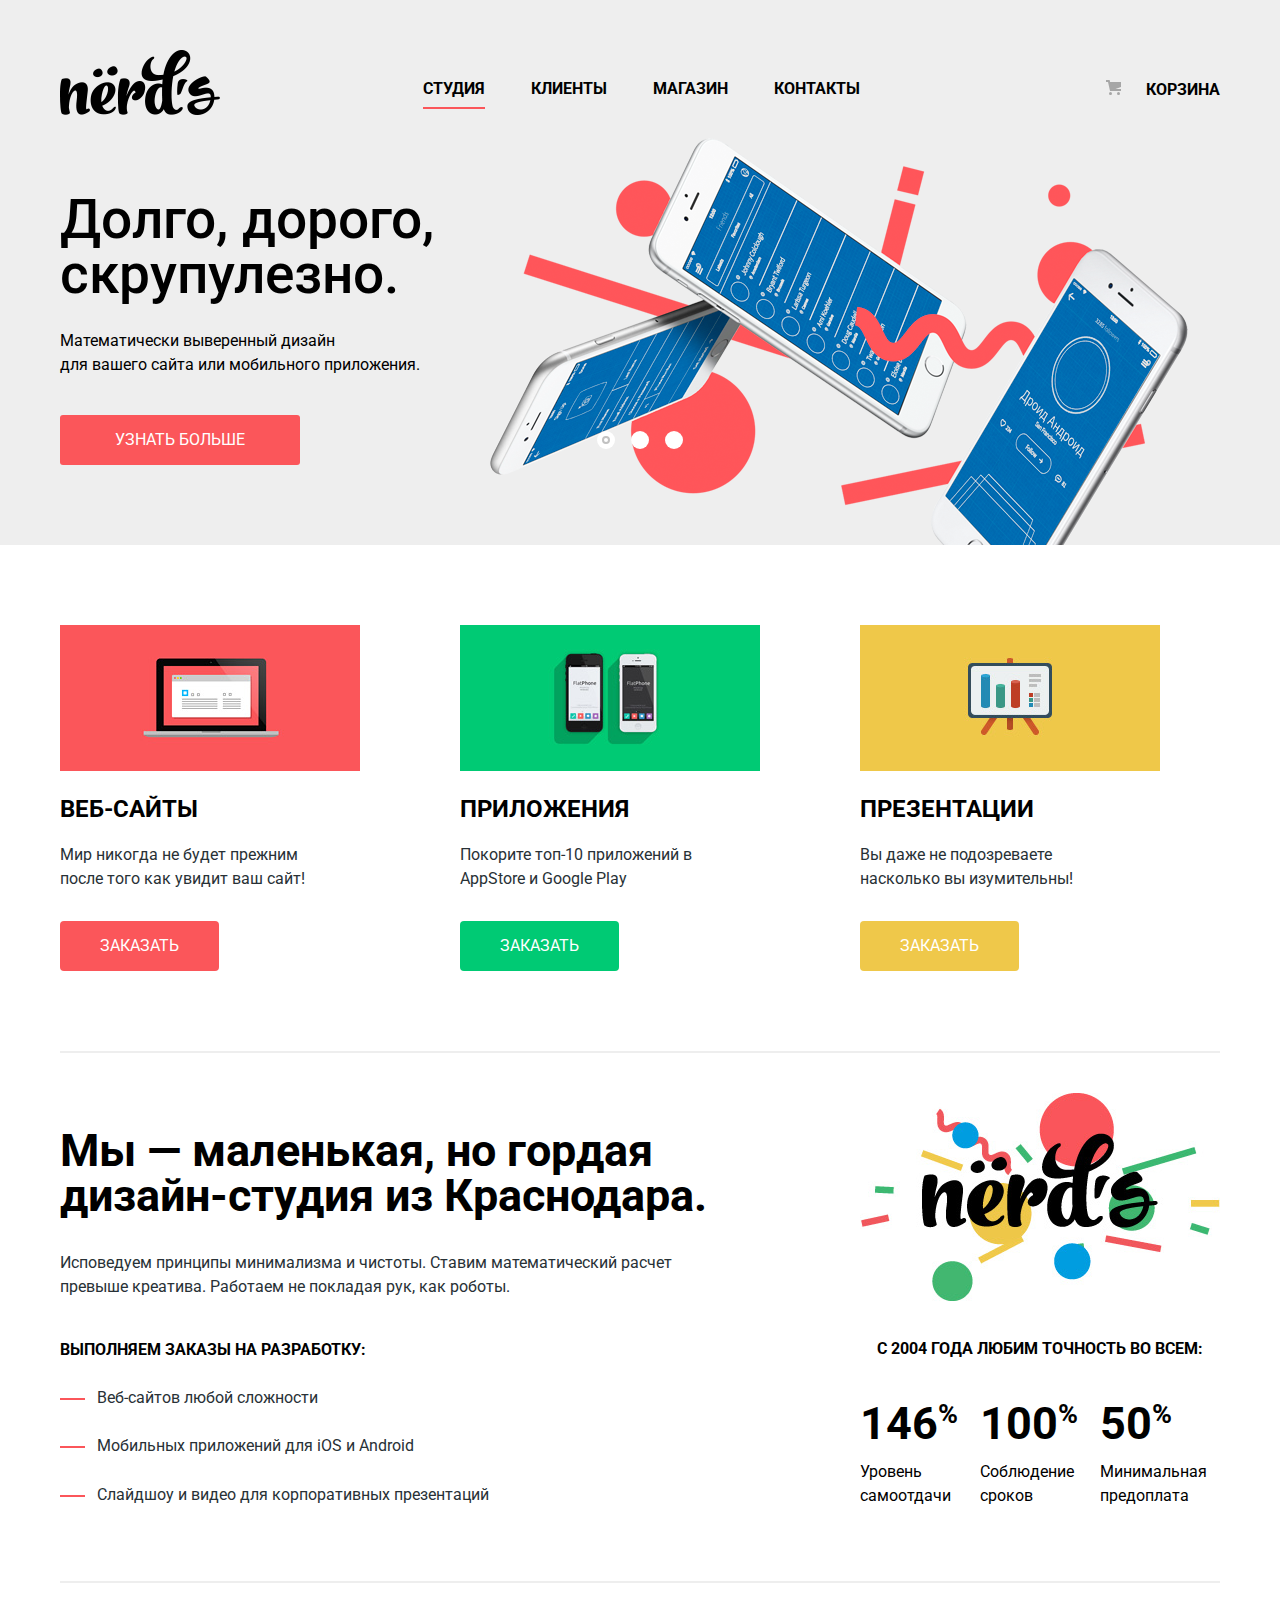
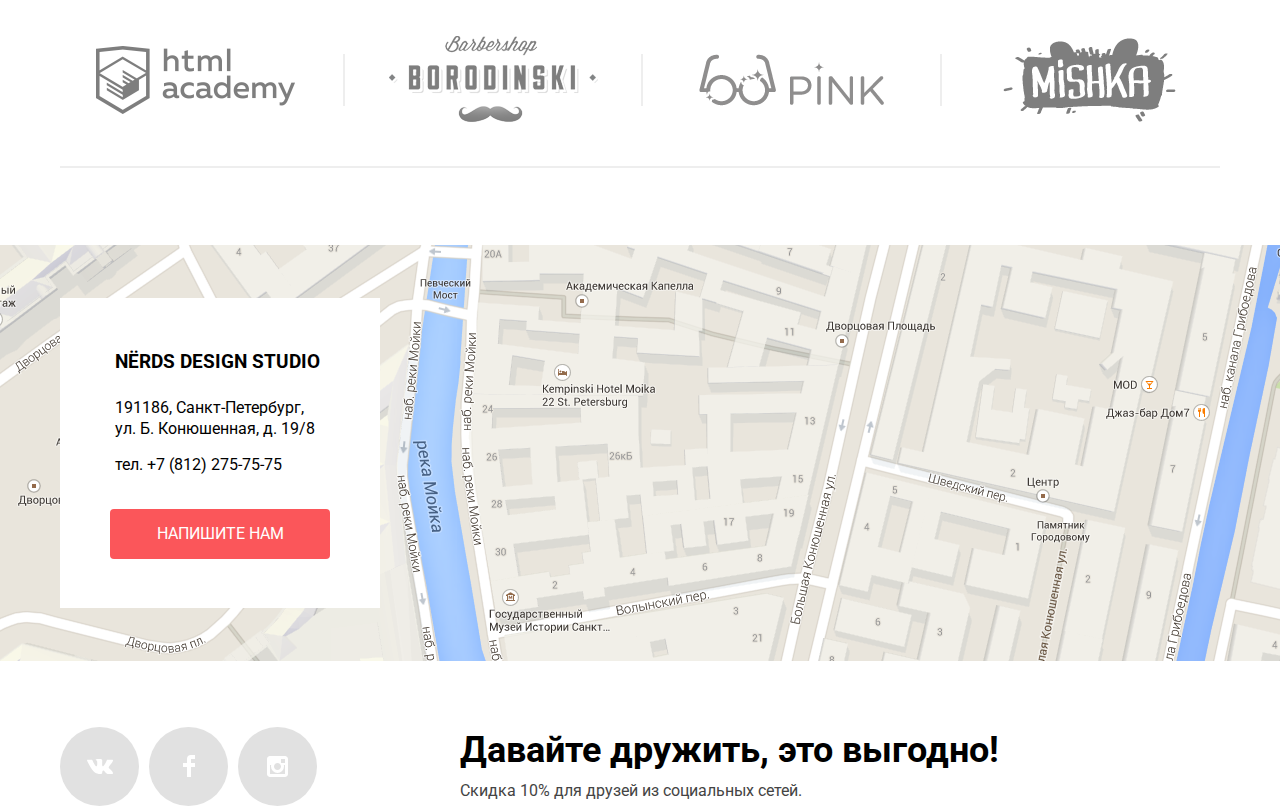
==== index.html @ e38d73fc "Фиксы" ====
<!DOCTYPE html>
<html lang="ru">

<head>
    <meta charset="utf-8">
    <link href="https://fonts.googleapis.com/css?family=Roboto" rel="stylesheet">
    <title>HTML Academy: Нёрдс Главная</title>
    <link type="text/css" href="css/normalize.css" rel="stylesheet" media="all" />
    <link type="text/css" href="css/style.css" rel="stylesheet" media="all" />
</head>

<body>
    <!-- Навигация с логотипом -->
    <div class="top-bg">
        <header class="main-header template">

            <div class="main-header-logo">
                <a class="site-logo">
                    <img src="img/nerds-logo.png" width="160" height="65" alt="Логотип компании «Нёрдс»">
                </a>
            </div>

            <nav class="main-nav">
                <ul class="site-navigation">
                    <li class="nav-element site-navigation-current"><a href="index.html">Студия</a></li>
                    <li class="nav-element"><a href="clients.html">Клиенты</a></li>
                    <li class="nav-element"><a href="catalog.html">Магазин</a></li>
                    <li class="nav-element"><a href="contacts.html">Контакты</a></li>
                </ul>
            </nav>

            <div class="cart">
                <a href="#" class="cart-link">Корзина</a>
            </div>

        </header>

        <section class="slider template">
            <div class="container">
                <h2 class="visually-hidden">Преимущества</h2>
                <input class="visually-hidden" type="radio" id="product-1" name="toggle" checked>
                <input class="visually-hidden" type="radio" id="product-2" name="toggle">
                <input class="visually-hidden" type="radio" id="product-3" name="toggle">
                <div class="slider-controls">
                    <label class="slider-controls-item slider-controls-item--1" for="product-1">Первый</label>
                    <label class="slider-controls-item slider-controls-item--2" for="product-2">Второй</label>
                    <label class="slider-controls-item slider-controls-item--3" for="product-3">Третий</label>
                </div>
                <ul class="slider-list">
                    <li class="slider-item">
                        <h3>Долго, дорого,<br> скрупулезно.</h3>
                        <p>Математически выверенный дизайн<br> для вашего сайта или мобильного приложения.</p>
                        <a class="slider-item-button button" href="#">Узнать больше</a>
                    </li>
                    <li class="slider-item">
                        <h3>Любим математику как никто другой</h3>
                        <p>Никакого креатива, только математические формулы для расчета идеальных пропорций.</p>
                        <a class="slider-item-button button" href="#">Узнать больше</a>
                    </li>
                    <li class="slider-item">
                        <h3>Только ночь,<br> только хардкор</h3>
                        <p>Работать днем, как все? Мы против этого.<br> Ближе к полуночи работа только начинается.</p>
                        <a class="slider-item-button button" href="#">Узнать больше</a>
                    </li>
                </ul>
            </div>
        </section>
    </div>
    <main>
        <!-- Услуги -->
        <section class="services template">
            <h2 class="visually-hidden">Наши услуги</h2>
            <article class="service-item">
                <img src="img/illustration-1.png" width="300" height="146" alt="Веб-сайты">
                <h3>Веб-сайты</h3>
                <p>Мир никогда не будет прежним после того как увидит ваш сайт!</p>
                <a class="btn" href="#">Заказать</a>
            </article>

            <article class="service-item">
                <img src="img/illustration-2.png" width="300" height="146" alt="Приложения">
                <h3>Приложения</h3>
                <p>Покорите топ-10 приложений в AppStore и Google Play</p>
                <a class="btn green" href="#">Заказать</a>
            </article>


            <article class="service-item">
                <img src="img/illustration-3.png" width="300" height="146" alt="Презентации">
                <h3>Презентации</h3>
                <p>Вы даже не подозреваете насколько вы изумительны!</p>
                <div class="service-btn">
                    <a class="btn yellow" href="#">Заказать</a>
                </div>
            </article>
        </section>

        <section class="about-us-main">
            <div class="about-us">
                <h2 class="visually-hidden">О нас</h2>
                <h2 class="about-us-slogan">
                    Мы — маленькая, но гордая дизайн-студия из Краснодара.
                </h2>
                <p class="about-us-para">
                    Исповедуем принципы минимализма и чистоты. Ставим математический расчет <br> превыше креатива. Работаем не покладая рук, как роботы.
                </p>
                <h4 class="about-us-heading">
                    Выполняем заказы на разработку:
                </h4>
                <ul class="about-us-list">
                    <li class="about-us-element">
                        Веб-сайтов любой сложности
                    </li>
                    <li class="about-us-element">
                        Мобильных приложений для iOS и Android
                    </li>
                    <li class="about-us-element">
                        Слайдшоу и видео для корпоративных презентаций
                    </li>
                </ul>
            </div>

            <div class="about-us-info">
                <img class="about-us-logo" src="img/nerds-illustration.png" alt="Лого Nёрдс">
                <h4 class="about-us-heading stats-heading">
                    С 2004 года любим точность во всем:
                </h4>
                <div class="stats">
                    <div class="stats-column">
                        <p>Уровень самоотдачи</p>
                        <p class="number">146<span class="percent">%</span></p>
                    </div>

                    <div class="stats-column">
                        <p>Соблюдение сроков</p>
                        <p class="number">100<span class="percent">%</span></p>
                    </div>

                    <div class="stats-column">
                        <p>Минимальная предоплата</p>
                        <p class="number">50<span class="percent">%</span></p>
                    </div>
                </div>
            </div>
        </section>

        <section class="clients">
            <h2 class="visually-hidden">Наши клиенты</h2>
            <ul class="clients-list">
                <li class="clients-element">
                    <a class="clients-link client1" href="#">
                        <img class="clients-logo" src="img/logo-1.png" width="199" height="68" alt="HTML Academy">
                    </a>
                </li>
                <li class="clients-element">
                    <a class="clients-link client2" href="#">
                        <img class="clients-logo" src="img/logo-2.png" width="209" height="90" alt="Barbershop Borodinsky">
                    </a>
                </li>
                <li class="clients-element">
                    <a class="clients-link client3" href="#">
                        <img class="clients-logo" src="img/logo-3.png" width="185" height="52" alt="Pink App">
                    </a>
                </li>
                <li class="clients-element">
                    <a class="clients-link client4" href="#">
                        <img class="clients-logo" src="img/logo-4.png" width="173" height="84"  alt="Mishka Handmade">
                    </a>
                </li>
            </ul>
        </section>

        <section class="map-contacts">

            <div class="info-map-box">
                <address class="info-map">
                    <h3>Nёrds Design Studio</h3>

                    <p>191186, Санкт-Петербург,
                        <br>
                        ул. Б. Конюшенная, д. 19/8
                    </p>

                    <a href="tel:+78122757575"> тел. +7 (812) 275-75-75</a>
                    <a href="#" class="map-btn btn">Напишите нам</a>
                </address>
            </div>
            
        </section>
    </main>
    <!-- Подвал с соцсетями и скидкой -->
    <footer class="page-footer template">

        <ul class="info soc-list">
            <li class="soc-item">
                <a class="social-button vk" href="#">
                    <span class="visually-hidden">Вконтакте</span>
                </a>
            </li>
            <li class="soc-item">
                <a class="social-button fb" href="#">
                    <span class="visually-hidden">Фейсбук</span>
                </a>
            </li>
            <li class="soc-item">
                <a class="social-button inst" href="#">
                    <span class="visually-hidden">Инстаграм</span>
                </a>
            </li>
        </ul>

        <div class="discount">
            <h2>Давайте дружить, это выгодно!</h2>
            <p>Скидка 10% для друзей из социальных сетей.</p>
        </div>
    </footer>

    <div class="popup-form-container">
        <form action="post" class="popup-form">
            <fieldset class="popup-form-field">
                <legend class="popup-form-legend">Напишите нам</legend>

                <div class="form-input">
                    <div class="form-input-data">
                        <label for="name" class="text-input">Ваше имя:</label>
                        <input type="text" id="name" class="text-field" name="name" placeholder="Имя Фамилия" required>
                    </div>

                    <div class="form-input-data">
                        <label for="name" class="text-input">Ваш email:</label>
                        <input type="text" id="email" name="email" class="text-field" placeholder="email@example.com" required>
                    </div>
                </div>

                <div class="form-message">
                    <label for="message" class="text-input">Текст письма:</label>
                    <textarea id="message" class="text-field" name="message" placeholder="В свободной форме" rows="7"></textarea>
                </div>

                <div class="send-form">
                    <button type="submit" class="btn btn-form">Отправить</button>
                </div>


                <button type="button" class="close-cross">
                    <span class="visually-hidden">Скрыть форму </span>
                </button>
            </fieldset>
        </form>
    </div>
</body>
<script>
	var link = document.querySelector(".map-btn");
	var popup = document.querySelector(".popup-form-container");
    var close = document.querySelector(".close-cross");
    var login = popup.querySelector("[name = name]");
    
	link.addEventListener("click", function(evt){
		evt.preventDefault();
		popup.classList.add("show");
        login.focus();
	});
    
    close.addEventListener("click", function(evt){
		evt.preventDefault();
        popup.classList.remove("show");
    });
	</script>
</html>
---- css/style.css ----
html,
body {
    height: 100%;
}

body {
    margin: 0;
    padding: 0;
    font-family: "Roboto", "Arial", sans-serif;
}


main {

    width: 1160px;
    margin-left: auto;
    margin-right: auto;
    padding-left: 20px;
    padding-right: 20px;
    font-family: "Roboto", "Arial", sans-serif;

}

p {
    font-size: 16px;
    line-height: 24px;
}

a {
    color: inherit;
}

img {
    max-width: 100%;
    height: auto;
}

.template {
    width: 1160px;
    margin-left: auto;
    margin-right: auto;
    padding-left: 20px;
    padding-right: 20px;
}

.visually-hidden {
    border: 0;
    clip: rect(0 0 0 0);
    height: 1px;
    margin: -1px;
    overflow: hidden;
    padding: 0;
    position: absolute;
    white-space: nowrap;
    width: 1px;
}

/* Шапка */
.top-bg {
    padding-top: 50px;
    background-color: #eeeeee;
}

.main-header {
    display: flex;
    margin-bottom: -60px;
}

.main-header-logo {
    width: 160px;
}

.main-nav {

    margin: -18px 140px 18px;


}

.site-navigation {
    display: flex;
    flex-wrap: wrap;
    list-style-type: none;



}

.nav-element {
    padding: 26px 0;
    margin-left: 23px;
    margin-right: 23px;
    text-decoration: none;

}

.cart {
    padding: 23px 0;
    margin-left: auto;

    line-height: 34px;

}

.cart-link::before {

    content: url(../img/cart.svg);
    padding: 25px;

}

.site-navigation-current {
    position: relative;
}

.site-navigation-current::after {
    content: "";
    position: absolute;
    height: 2px;
    width: 100%;
    bottom: 21px;
    left: 0;
    background-color: #fb565a;
}

.nav-element a {
    padding: 26px 0;
    font-size: 16px;
    line-height: 30px;
    text-transform: uppercase;
    text-decoration: none;
    transition: opacity 150ms, color 150ms;
    color: black;
    font-weight: bold;
}

.nav-element a[href]:hover,
.nav-element a[href]:focus {
    color: #fb565a;
}

.nav-element a[href]:active {
    color: gray;
}


.cart-link {
    position: relative;
    font-family: "Roboto", "Arial", sans-serif;
    font-size: 16px;
    text-transform: uppercase;
    text-decoration: none;
    transition: opacity 250ms, color 250ms;
    font-weight: bold;
}

.cart-link[href]:hover,
.cart[href]:focus {
    color: #fb565a;
}

.cart-link[href]:active {
    color: gray;
    opacity: 0.3;
}

/*Слайдер*/

.slider {
    position: relative;
    background-color: #eeeeee;

}

.slider-controls {
    position: absolute;
    left: 50%;
    bottom: 104px;
    z-index: 100;

    width: 160px;
    height: 18px;

    text-align: center;
    font-size: 0;
    transform: translateX(-50%);
}

.slider-controls label {
    position: relative;

    display: inline-block;
    width: 18px;
    height: 18px;
    padding: 8px;

    border-radius: 50%;
    cursor: pointer;
}

.slider-controls label::after {
    content: "";

    position: absolute;
    top: 8px;
    left: 8px;
    z-index: 1;

    width: 18px;
    height: 18px;

    background: #ffffff;

    border-radius: 50%;
}

.slider-list {
    padding-left: 0;



    list-style: none;
}

.slider-item {
    display: none;
    padding: 72px 0 80px 0;
}

.slider-item:nth-child(1) {
    background-image: url("../img/slide1.png");
    background-repeat: no-repeat;
    background-position: 93% 18px;
}

.slider-item:nth-child(2) {
    background-image: url("../img/slide2.png");
    background-repeat: no-repeat;
    background-position: 100% 0;
}

.slider-item:nth-child(3) {
    background-image: url("../img/slide3.png");
    background-repeat: no-repeat;
    background-position: 100% 20px;
}

#product-1:checked ~ .slider-list .slider-item:nth-child(1) {
    display: block;
}

#product-2:checked ~ .slider-list .slider-item:nth-child(2) {
    display: block;
}

#product-3:checked ~ .slider-list .slider-item:nth-child(3) {
    display: block;
}

#product-1:checked ~ .slider-controls .slider-controls-item--1::before,
#product-2:checked ~ .slider-controls .slider-controls-item--2::before,
#product-3:checked ~ .slider-controls .slider-controls-item--3::before {
    content: "";
    position: absolute;
    left: 50%;
    top: 50%;
    z-index: 2;
    width: 4px;
    height: 4px;
    margin: -4px;
    background-color: inherit;
    border: 2px solid #c1c1c1;
    border-radius: 50%;
}

.slider-item h3 {
    max-width: 600px;
    margin: 0;
    margin-bottom: 27px;

    font-size: 55px;
    line-height: 55px;
    font-weight: 500;
}

.slider-item p {
    max-width: 430px;
    margin: 0;
    margin-bottom: 38px;
}

.button {
    display: block;
    width: 240px;
    padding: 16px 0;

    font-size: 16px;
    line-height: 18px;
    color: #ffffff;
    text-transform: uppercase;
    text-align: center;
    text-decoration: none;

    background-color: #fb565a;
    border-radius: 3px;
    border: none;
}

.button:hover,
.button:focus {
    background-color: #e74246;
}

.button:active {
    background-color: #d7373b;
    color: rgba(255, 255, 255, 0.3);
    box-shadow: 0 3px rgba(0, 0, 0, 0.1) inset;

}



/* Блок услуг */
.services {
    display: flex;
    justify-content: space-between;
    margin-top: 80px;
    margin-bottom: 40px;
    padding: 0;
    padding-bottom: 20px;
    border-bottom: 2px solid #eeeeee;
}

/*.services:after {
    content: "";
    position: absolute;
    width: 1160px;
    height: 2px;
    bottom: -20px;

    background-color: #eeeeee;
}*/

.service-item {
    width: 300px;
    margin-bottom: 60px;
    margin-right: 60px;
}

.service-item h3 {
    margin: 0;
    margin-top: 16px;
    margin-bottom: 16px;
    font-size: 24px;
    line-height: 36px;
    text-transform: uppercase;
}

.service-item p {
    width: 260px;
    margin: 0;
    margin-bottom: 30px;
    color: #283136;
}

.btn {
    display: inline-block;
    padding: 16px 40px;
    font-family: "Roboto", "Arial", sans-serif;
    font-size: 16px;
    line-height: 18px;
    text-align: center;
    text-decoration: none;
    text-transform: uppercase;
    border: none;
    border-radius: 4px;
    color: #ffffff;
    background-color: #fb565a;
    transition: background-color 250ms;
    outline: none;
    cursor: pointer;
}

.btn:hover {
    background-color: #e74246;
}

.btn:focus {
    box-shadow: inset 0px 3px 0 0 rgba(0, 1, 1, 0.1);
    background-color: #d7373b;
    color: rgba(255, 255, 255, 0.3);
}

.green {
    background-color: #00ca74;
}

.green:hover {
    background-color: #00bc6c;
}

.green:focus {
    box-shadow: inset 0px 3px 0 0 rgba(0, 1, 1, 0.1);
    background-color: #00aa62;
    color: rgba(255, 255, 255, 0.3);
}

.yellow {
    background-color: #efc84a;
}

.yellow:hover {
    background-color: #eab534;
}

.yellow:focus {
    box-shadow: inset 0px 3px 0 0 rgba(0, 1, 1, 0.1);
    background-color: #e5a722;
    color: rgba(255, 255, 255, 0.3);
}

/* О нас*/

.about-us-main {
    display: flex;
    justify-content: space-between;
    margin-bottom: 52px;
    padding-bottom: 77px;
    border-bottom: 2px solid #eeeeee;
    padding-left: 20px;





}

.about-us {
    /*flex: 0 0 760px;*/
    width: 760px;
    margin-left: -20px;

}

.about-us-slogan {
    margin: 0;
    margin-bottom: 33px;
    padding-top: 35px;
    font-size: 45px;
    line-height: 45px;
    font-weight: bold;
}

.about-us-para {
    margin-top: 0;
    margin-bottom: 42px;
    color: #283136;
}

.about-us-heading {
    margin: 0;
    margin-bottom: 29px;
    font-weight: bold;
    text-transform: uppercase;
}

.stats-heading {
    margin-left: 37px;
}

.about-us-list {
    margin: 0;
    padding: 0;
    list-style-type: none;
}

.about-us-element {
    position: relative;
    margin-bottom: 30px;
    padding-left: 37px;
    color: #283136;
}

.about-us-element:last-of-type {
    margin-bottom: 0;
}

.about-us-element::before {
    content: "";
    position: absolute;
    top: 50%;
    left: 0;
    width: 25px;
    height: 2px;
    background-color: #fb565a;
}

.about-us-info {
    /*flex: 0 0 380px;*/
    width: 380px;

}

.about-us-logo {
    display: block;
    margin-bottom: 39px;
    margin-left: 20px;
}

.stats {
    display: flex;
    margin-left: 20px;
    margin-top: 42px;
}

.stats-column {
    display: flex;
    flex-direction: column;
    align-items: flex-start;
    margin-right: 10px;
}

.about-us__col:last-of-type {
    margin-right: 0;
}

.stats-column p {
    order: 1;
    max-width: 110px;
    height: 25px
}

.stats-column .number {
    position: relative;
    order: 0;
    font-size: 45px;
    line-height: 45px;
    font-weight: 700;
    margin: 0;
    margin-bottom: 18px;
}

.stats-column .percent {
    vertical-align: super;
    font-size: 0.6em;
    line-height: 0;
}

/*.about-us-main:after {
    content: "";
    position: absolute;
    width: 1160px;
    height: 2px;
    bottom: 0;
    left: 0;
    background-color: #eeeeee;
}*/

/*Клиенты */
.clients-list {
    display: flex;
    flex-wrap: wrap;
    justify-content: space-between;
    margin: 0;
    margin-bottom: 0;
    padding: auto;
    padding-bottom: 41px;
    margin-left: 20px;
    list-style-type: none;
}

.clients-element {
    position: relative;
    margin-right: 0;


}

.clients-element:not(:last-of-type)::after {
    content: "";
    position: absolute;
    width: 2px;
    height: 52px;
    right: -20px;
    top: 50%;
    transform: translateY(-50%);
    background-color: #eeeeee;
}

.clients-link {
    display: flex;
    flex-direction: column;
    justify-content: center;
    align-items: center;
    width: 260px;
    margin-left: -55px;
    height: 90px;
    opacity: 0.5;
    transition: opacity 200ms;
}

.client1:hover,
.client1:focus {
    background: url("../img/logo-1.png") no-repeat 50% 50%;
    opacity: 1;
}

.client2:hover,
.client2:focus {
    background: url("../img/logo-2.png") no-repeat 50% 50%;
    opacity: 1;
}

.client3:hover,
.client3:focus {
    background: url("../img/logo-3.png") no-repeat 50% 50%;
    opacity: 1;
}

.client4:hover,
.client4:focus {
    background: url("../img/logo-4.png") no-repeat 50% 50%;
    opacity: 1;
}

.clients-link:active {
    opacity: 0.1;
}

.clients {
    border-bottom: 2px solid #eeeeee;
    padding-left: 0;
    margin-bottom: 70px;



}

/*.clients::after {
    content: "";
    position: absolute;
    width: 1160px;
    height: 2px;
    background-color: #eeeeee;
    bottom: 0;
    left: 0;
}*/

/* Карта */

.map-contacts {
    width: 1440px;
    background: url(../img/map.png) no-repeat 50% 50%;
    margin-left: -140px;
    padding: 25px 0;
}


.info-map-box {

    z-index: 1;
    box-sizing: border-box;
    width: 320px;
    height: 310px;
    padding: 55px;
    background-color: #ffffff;
    margin-bottom: 36px;
    margin-left: 140px;
    margin-top: 35px;


}

.info-map {
    font-style: normal;
    margin-top: -20px;
}

.info-map a {
    text-decoration: none;
}

.info-map h3 {
    text-transform: uppercase;
    margin-bottom: 25px;
}

.map-btn {
    margin-top: 35px;
    padding: 16px 0;
    width: 220px;
    margin-left: -5px;
}

.info-map p {
    line-height: 1.3;
}

/*Подвал*/

.page-footer {
    flex: 0 0 auto;
    display: flex;
    align-items: flex-start;
    margin-top: 58px;
    margin-bottom: 78px;
}


.info {
    margin-right: 50px;
    flex: 1 0 auto;
    min-width: 360px;
    max-width: 560px;
}

.discount {
    display: flex;
    flex-direction: column;
    flex: 0 1 760px;
    min-width: 560px;
}

.discount h2 {
    margin: 0;
    padding: 0;
    margin-bottom: 6px;
    font-size: 36px;
    line-height: 1.3;
}

.discount p {
    margin: 0;
    padding: 0;
    font-size: 16px;
    line-height: 22px;
    color: #444444;

}

.soc-list {
    display: flex;
    flex-wrap: wrap;
    padding-left: 0;
    margin: 0;
    margin-left: 0;
    list-style-type: none;
}

.soc-item {
    margin: 0;

}

.soc-item:not(:last-of-type) {
    margin-right: 10px;
}

.social-button {
    display: block;
    width: 79px;
    height: 79px;
    border-radius: 50%;
    background-color: #e1e1e1;
    transition: background-color 250ms;
}

.vk {
    background-image: url("data:image/svg+xml,%3Csvg xmlns='http://www.w3.org/2000/svg' width='26' height='15' viewBox='0 0 26 15'%3E%3Cpath fill='%23FFF' d='M16.138 11.51c.956-.309 2.18 2.04 3.483 2.939.978.681 1.727.534 1.727.534l3.473-.05s1.815-.112.957-1.554c-.071-.12-.503-1.069-2.585-3.022-2.177-2.043-1.882-1.712.739-5.244 1.597-2.153 2.236-3.468 2.036-4.028-.192-.539-1.365-.399-1.365-.399L20.69.713c-.381.001-.704.119-.851.515-.003.004-.621 1.666-1.445 3.079-1.741 2.989-2.436 3.148-2.724 2.961-.661-.433-.494-1.737-.494-2.664 0-2.897.432-4.105-.846-4.417-.427-.104-.739-.172-1.828-.182-1.392-.021-2.574 0-3.244.329-.445.223-.786.712-.579.74.26.035.843.16 1.155.586.401.552.389 1.789.389 1.789s.229 3.411-.54 3.834c-.528.29-1.25-.302-2.803-3.016-.793-1.388-1.392-2.922-1.392-2.922s-.116-.285-.326-.441c-.25-.185-.6-.244-.6-.244L.848.684S.29.7.085.946c-.182.218-.015.668-.015.668s2.909 6.881 6.203 10.347c3.02 3.182 6.452 2.971 6.452 2.971h1.555s.469-.054.709-.312c.224-.24.214-.691.214-.691s-.031-2.109.935-2.419z'/%3E%3C/svg%3E");
    background-position: 50% 50%;
    background-repeat: no-repeat;
}

.vk:active {
    background-image: url("data:image/svg+xml,%3Csvg xmlns='http://www.w3.org/2000/svg' width='26' height='15' viewBox='0 0 26 15'%3E%3Cpath fill='%23FFF' opacity='0.3' d='M16.138 11.51c.956-.309 2.18 2.04 3.483 2.939.978.681 1.727.534 1.727.534l3.473-.05s1.815-.112.957-1.554c-.071-.12-.503-1.069-2.585-3.022-2.177-2.043-1.882-1.712.739-5.244 1.597-2.153 2.236-3.468 2.036-4.028-.192-.539-1.365-.399-1.365-.399L20.69.713c-.381.001-.704.119-.851.515-.003.004-.621 1.666-1.445 3.079-1.741 2.989-2.436 3.148-2.724 2.961-.661-.433-.494-1.737-.494-2.664 0-2.897.432-4.105-.846-4.417-.427-.104-.739-.172-1.828-.182-1.392-.021-2.574 0-3.244.329-.445.223-.786.712-.579.74.26.035.843.16 1.155.586.401.552.389 1.789.389 1.789s.229 3.411-.54 3.834c-.528.29-1.25-.302-2.803-3.016-.793-1.388-1.392-2.922-1.392-2.922s-.116-.285-.326-.441c-.25-.185-.6-.244-.6-.244L.848.684S.29.7.085.946c-.182.218-.015.668-.015.668s2.909 6.881 6.203 10.347c3.02 3.182 6.452 2.971 6.452 2.971h1.555s.469-.054.709-.312c.224-.24.214-.691.214-.691s-.031-2.109.935-2.419z'/%3E%3C/svg%3E");
    background-position: 50% 50%;
    background-repeat: no-repeat;
}


.fb {
    background-image: url("data:image/svg+xml,%3Csvg xmlns='http://www.w3.org/2000/svg' width='12' height='22' viewBox='0 0 12 22'%3E%3Cpath fill='%23FFF' d='M12 4V0H8a4 4 0 0 0-4 4v4H0v4h4v10h4V12h4V8H8V4h4z'/%3E%3C/svg%3E");
    background-position: 50% 50%;
    background-repeat: no-repeat;
}

.fb:active {
    background-image: url("data:image/svg+xml,%3Csvg xmlns='http://www.w3.org/2000/svg' width='12' height='22' viewBox='0 0 12 22'%3E%3Cpath fill='%23FFF' opacity ='0.3' d='M12 4V0H8a4 4 0 0 0-4 4v4H0v4h4v10h4V12h4V8H8V4h4z'/%3E%3C/svg%3E");
    background-position: 50% 50%;
    background-repeat: no-repeat;
}

.inst {
    background-image: url("data:image/svg+xml,%3Csvg xmlns='http://www.w3.org/2000/svg' width='21' height='21' viewBox='0 0 21 21'%3E%3Cpath fill='%23FFF' d='M18 0H3C1.35 0 0 1.35 0 3v15c0 1.65 1.35 3 3 3h15c1.65 0 3-1.35 3-3V3c0-1.65-1.35-3-3-3zm-7.5 7c1.93 0 3.5 1.57 3.5 3.5S12.43 14 10.5 14 7 12.43 7 10.5 8.57 7 10.5 7zM18 18H3V9h1.181A6.504 6.504 0 0 0 4 10.5a6.5 6.5 0 1 0 13 0 6.45 6.45 0 0 0-.181-1.5H18v9zm0-11h-4V3h4v4z'/%3E%3C/svg%3E");
    background-position: 50% 50%;
    background-repeat: no-repeat;

}

.inst:active {
    background-image: url("data:image/svg+xml,%3Csvg xmlns='http://www.w3.org/2000/svg' width='21' height='21' viewBox='0 0 21 21'%3E%3Cpath fill='%23FFF' opacity ='0.3' d='M18 0H3C1.35 0 0 1.35 0 3v15c0 1.65 1.35 3 3 3h15c1.65 0 3-1.35 3-3V3c0-1.65-1.35-3-3-3zm-7.5 7c1.93 0 3.5 1.57 3.5 3.5S12.43 14 10.5 14 7 12.43 7 10.5 8.57 7 10.5 7zM18 18H3V9h1.181A6.504 6.504 0 0 0 4 10.5a6.5 6.5 0 1 0 13 0 6.45 6.45 0 0 0-.181-1.5H18v9zm0-11h-4V3h4v4z'/%3E%3C/svg%3E");
    background-position: 50% 50%;
    background-repeat: no-repeat;

}

.social-button:hover {
    background-color: #e74246;
}

.social-button:focus {
    box-shadow: inset 0px 3px 0 0 rgba(0, 1, 1, 0.1);
    background-color: #d7373b;
}


.social-button:active {
    background-color: #d7373b;
    box-shadow: inset 0px 3px 0px 0px rgba(0, 1, 1, 0.1);
}

.popup-form {
    z-index: 2;
    position: fixed;
    margin-left: 500px;
    width: 960px;
    background-color: #ffffff;
    box-shadow:
        -45px 0 45px -40px rgba(0, 0, 0, 0.65),
        45px 0 45px -40px rgba(0, 0, 0, 0.65),
        0 14px 30px 2px rgba(0, 0, 0, 0.2);
}

.popup-form-container {
    display: none;
}

.show {
    display: block;
}

.popup-form-legend {
    float: left;
    margin: 0;
    margin-bottom: 47px;
    font-size: 45px;
    line-height: 1;
    font-weight: bold;
}

.popup-form-field {
    width: 760px;
    margin: 0 auto;
    padding: 70px 0 45px;
    border: none;
}

.form-input {
    display: flex;
    margin-bottom: 25px;
    flex-wrap: wrap;
    justify-content: space-between;
    clear: both;
}

.form-input-data {
    display: flex;
    flex-direction: column;
    width: 360px;
}

.form-input-data:hover {
    border-color: red;
}


.form-message {
    width: 760px;
    margin-bottom: 40px;

}

.text-input {
    font-size: 16px;
    line-height: 18px;
    font-weight: bold;
    letter-spacing: normal;
}

.text-field {
    display: block;
    width: 100%;
    box-sizing: border-box;
    margin: 0;
    margin-top: 10px;
    padding: 14px;
    border: 2px solid rgba(68, 68, 68, 0.2);
    border-radius: 3px;
    font-family: inherit;
    font-size: 16px;
    line-height: 18px;
    color: #444444;
    background-color: transparent;
    resize: none;
    transition: background-color 250ms, border 250ms;
}

.text-field:hover {
    border-color: rgba(68, 68, 68, 0.5);
}

.text-field:invalid {
    border-color: #e74246;

}

.text-field:invalid::placeholder {
    color: #e74246;

}

.btn-form {
    width: 260px;
}

.close-cross {
    position: absolute;
    width: 21px;
    height: 21px;
    font-size: 0;
    background-color: transparent;
    border: 0;
    cursor: pointer;
    top: 80px;
    right: 90px;
    opacity: 0.3;
}

.close-cross:hover {
    opacity: 1;
}

.close-cross:active {
    opacity: 0.1;
}

.close-cross::before,
.close-cross::after {
    content: "";
    top: 9px;
    right: -4px;
    position: absolute;

    width: 29px;
    height: 4px;

    background-color: red;

}

.close-cross::before {
    transform: rotate(45deg);
}

.close-cross::after {
    transform: rotate(-45deg);
}

/* КАТАЛОГ*/

.catalog-grid {
    display: flex;
    justify-content: space-between;
    margin-top: 40px;
    margin-left: -80px;

}



fieldset {

    border: none;
}

.catalog-name {
    width: 100%;
    margin-left: auto;
    margin-right: auto;
    padding-left: 0;
    padding-right: 0px;
    padding-bottom: 68px;
    padding-top: 50px;
    margin-left: -12px;
    font-weight: 800;
    margin-bottom: 30px;
    text-align: center;
}


.catalog-name h1 {
    font-size: 54px;
}

/*Ползунок*/

.filter-item {
    padding: 0;
    margin-bottom: 0 border: none;

    width: 260px;
    margin: 50px auto;
    margin-bottom: 65px;
}

.range-filter {
    width: 260px;
    margin-top: 49px;
}

.filter-item legend {
    font-size: 18px;
    line-height: 24px;
    text-transform: uppercase;
    font-weight: 700;
}

.range-controls {
    position: relative;

    height: 41px;
    margin-bottom: 15px;
    padding-top: 39px;
    padding-right: 20px;
    padding-left: 20px;

    background-color: #f1f1f1;

    border-radius: 5px;
}

.range-controls .scale {
    height: 2px;

    background: #d7dcde;
}

.range-controls .bar {
    width: 70%;
    height: 2px;

    background: #00ca74;
}

.range-controls .toggle {
    position: absolute;
    top: 31px;
    left: 0;

    width: 4px;
    height: 4px;
    padding: 0;

    border: 8px solid #ffffff;
    background-color: #ababab;
    box-shadow: 0 2px 1px 0 #cfcfcf;
    border-radius: 50%;
    cursor: pointer;
}

.range-controls .toggle-min {
    left: 18px;
}

.range-controls .toggle-max {
    left: 160px;
}

.price-controls {
    font-size: 0;
}

.price-controls label {
    display: inline-block;
    width: 50%;

    font-size: 16px;
    text-transform: uppercase;
}

.price-controls input {
    width: 60px;
    padding: 8px 10px;
    margin-left: 10px;

    font-family: Roboto, Arial, sans-serif;
    font-size: 16px;
    text-align: center;
    color: #283136;

    border: none;
    border-radius: 5px;
    background: #f1f1f1;
}

.max-price {
    text-align: right;
}

/*Фильтры и сортировка*/
.filters {
    margin-left: 20px;
    margin-top: -46px;

}

.filter {
    margin-top: 65px;
    margin-left: 20px;


}

.filter-list {
    font-size: 16px;
    padding-left: 39px;
    margin-top: 8px;
    list-style-type: none;
    color: #283136;


}

.filter-list li {
    margin-bottom: 19px;
}

.filter-field {
    padding: 0;
    border: none;
    margin: 0;
}

.filter-legend {
    margin-bottom: 13px;
    text-transform: uppercase;
    font-size: 18px;
    font-weight: bold;
}



.filter-option label {
    position: relative;

    display: block;

    cursor: pointer;
    user-select: none;
}

.filter-input-checkbox + label::before {
    content: "";
    opacity: 0.4;
    position: absolute;
    left: -40px;
    top: -2px;
    width: 26px;
    height: 23px;
    background-image: url("../img/checkbox-off.svg");
    background-repeat: no-repeat;
    background-position: 0 0;


}


.filter-input-checkbox:checked + label::before {
    content: "";
    opacity: 0.4;
    position: absolute;
    top: -2px;
    left: -40px;
    width: 26px;
    height: 23px;


    background-image: url("../img/checkbox-on.svg");
    background-repeat: no-repeat;
    background-position: 0 0;
}



.filter-input-checkbox:checked + label:hover::before {
    content: "";
    position: absolute;
    top: -2px;
    left: -40px;
    width: 26px;
    height: 23px;
    background-image: url("../img/checkbox-on.svg");
    background-repeat: no-repeat;
    background-position: 0 0;
    opacity: 1;
}

.filter-input-checkbox + label:hover::before {
    content: "";
    position: absolute;
    top: -2px;
    left: -40px;
    width: 26px;
    height: 23px;
    background-image: url("../img/checkbox-off.svg");
    background-repeat: no-repeat;
    background-position: 0 0;
    opacity: 1;
}

/* радио*/
.filter-input-radio:checked + label::before {
    content: "";
    opacity: 0.4;
    position: absolute;
    top: -2px;
    left: -37px;
    width: 25px;
    height: 25px;


    background-image: url("../img/radio-on.svg");
    background-repeat: no-repeat;
    background-position: 0 0;

}

.filter-input-radio + label::before {
    content: "";
    opacity: 0.4;
    position: absolute;
    top: -2px;
    left: -37px;
    width: 25px;
    height: 25px;


    background-image: url("../img/radio-off.svg");
    background-repeat: no-repeat;
    background-position: 0 0;

}

.filter-input-radio:checked + label:hover::before {
    content: "";
    position: absolute;
    top: -2px;
    left: -37px;
    width: 25px;
    height: 25px;
    background-image: url("../img/radio-on.svg");
    background-repeat: no-repeat;
    background-position: 0 0;
    opacity: 1;
}

.filter-input-radio + label:hover::before {
    content: "";
    position: absolute;
    top: -2px;
    left: -37px;
    width: 25px;
    height: 25px;
    background-image: url("../img/radio-off.svg");
    background-repeat: no-repeat;
    background-position: 0 0;
    opacity: 1;
}

.filter-list .filter-option:last-of-type {
    margin-bottom: 55px;
}

.grey {
    width: 260px;
    height: 50px;
    background-color: #eeeeee;
    color: black;
    font-weight: bold;
    margin-left: 0;
    margin-top: 10px;
}

.grey:hover {
    background-color: #dfdfdf;
}

.grey:focus {
    box-shadow: inset 0px 3px 0 0 rgba(0, 1, 1, 0.1);
    background-color: #d5d5d5;
    color: rgba(0, 0, 0, 0.3);
}

.catalog {
    margin-left: 60px;
    width: 760px;
    margin-bottom: 45px;
    margin-top: 5px
}


.sorting {
    display: flex;
    position: relative;
    flex-wrap: wrap;
    align-items: center;
    margin-bottom: 42px;
    left: 40px;
}

.sorting-heading {
    min-width: 200px;
    margin: 0;
    margin-right: auto;
    text-transform: uppercase;
    font-size: 18px;

}

.sorting-list {
    display: flex;
    flex-wrap: wrap;
    margin: 0;
    padding: 0;
    list-style-type: none;
}

.sorting-element {
    margin-right: 25px;
    padding-top: 16px;
    padding-bottom: 13px;
}

.sorting-link {
    padding: 14px 0;
    font-size: 14px;
    line-height: 18px;
    text-transform: uppercase;
    text-decoration: none;
    opacity: 0.3;
    transition: opacity 150ms;
}

.sorting-link:hover,
.sorting-link:focus {
    opacity: 0.6;
}

.sorting-link:active,
.sorting-link-active {
    opacity: 1;
}

.sorting-arrows {
    list-style-type: none;
    display: flex;
    margin: 0;
    padding: 0;


}

.sorting-arrows a {
    position: relative;
    display: inline-block;
    padding: 14px 10px;
    width: 11px;
    height: 11px;
    text-decoration: none;
    opacity: 0.2;

}

.sorting-arrows a::before {
    position: absolute;
    content: "";
    width: 0;
    height: 0;
    border-style: solid;
}

.up::before {
    border-width: 0 6px 11px 6px;
    border-color: transparent transparent #000000 transparent;
    margin-left: 12px;
    margin-top: 4px;
}


.down::before {
    width: 0;
    height: 0;
    border-style: solid;
    border-width: 11px 6px 0 6px;
    border-color: #000000 transparent transparent transparent;
    margin-left: 12px;
    margin-top: 4px;
}


.sorting-arrows a:hover {
    opacity: 0.5;
}

.sorting-arrows a:focus,
.sorting-arrows a:active {
    opacity: 1;
}

/*Товары*/


.catalog-list {
    display: flex;
    flex-wrap: wrap;
    justify-content: space-between;
    margin-bottom: 28px;
    list-style-type: none;
    width: 760px;


}

.catalog-item {
    position: relative;
    width: 360px;
    margin-bottom: 33px;
    transition: box-shadow 150ms ease-in;
    padding-top: 40px;
}

.catalog-item:only-of-type {
    margin-bottom: 0;
}

.catalog-item:hover,
.catalog-item:focus {
    box-shadow: 0 6px 15px 0 rgba(0, 1, 1, 0.25);
}

.catalog-item::before {

    content: "";
    position: absolute;
    width: 100%;
    height: 40px;
    top: 0;
    border-radius: 5px 5px 0 0;
    background: #e9e9e9 url("data:image/svg+xml;utf8,%3Csvg xmlns='http://www.w3.org/2000/svg' fill='%23fff'%3E%3Ccircle r='7' cx='25' cy='50%'/%3E%3Ccircle r='7' cx='48' cy='50%'/%3E%3Ccircle r='7' cx='71' cy='50%25'/%3E%3C/svg%3E%0A");
    transition: opacity 100ms ease-in;
}

.catalog-item:hover::before,
.catalog-item:focus::before {
    background-color: #4d4d4d;
    border-bottom: 1px solid #4d4d4d;
}

.item-image {
    display: block;
    outline: 1px solid #e5e5e5;
    outline-offset: -1px;
    background-color: #e9e9e9;
}

.popup-info {
    position: absolute;
    width: 360px;
    bottom: 0;
    padding-top: 25px;
    padding-bottom: 45px;
    background-color: #eeeeee;
    opacity: 0;
    transition: opacity 150ms ease-in;
    margin: 0 auto;
    text-align: center;
}

.catalog-item:hover .popup-info,
.catalog-item:focus .popup-info {
    opacity: 1;
}

.popup-info h3 {
    margin-bottom: 15px;
}

/*Страницы*/
.pages {

    display: flex;
    flex-wrap: wrap;
    margin-left: 40px;
    padding: 0;
    list-style-type: none;
    margin-bottom: -3px;
}

.pages-element {
    padding: 16px 0;
    margin-right: 10px;
    margin-bottom: 10px;
}

.pages-element:last-of-type {
    margin-right: 0;
}

.pages-link {
    padding: 16px 21px;
    border-radius: 3px;
    font-size: 16px;
    line-height: 18px;
    font-weight: bold;
    text-decoration: none;
    background-color: #eeeeee;
}

.pages-link[href]:hover,
.pages-link[href]:focus {
    background-color: #dfdfdf;
}

.pages-link[href]:active {
    color: #959595;
    box-shadow: inset 0 3px 0 0 #bfbfbf;
    background-color: #d5d5d5;
}

.pages-current {
    box-shadow: inset 0 0 0 3px #dbdbdb;
    background-color: white;
}

.pages-next {
    padding-left: 80px;
    padding-right: 80px;
    text-transform: uppercase;
}
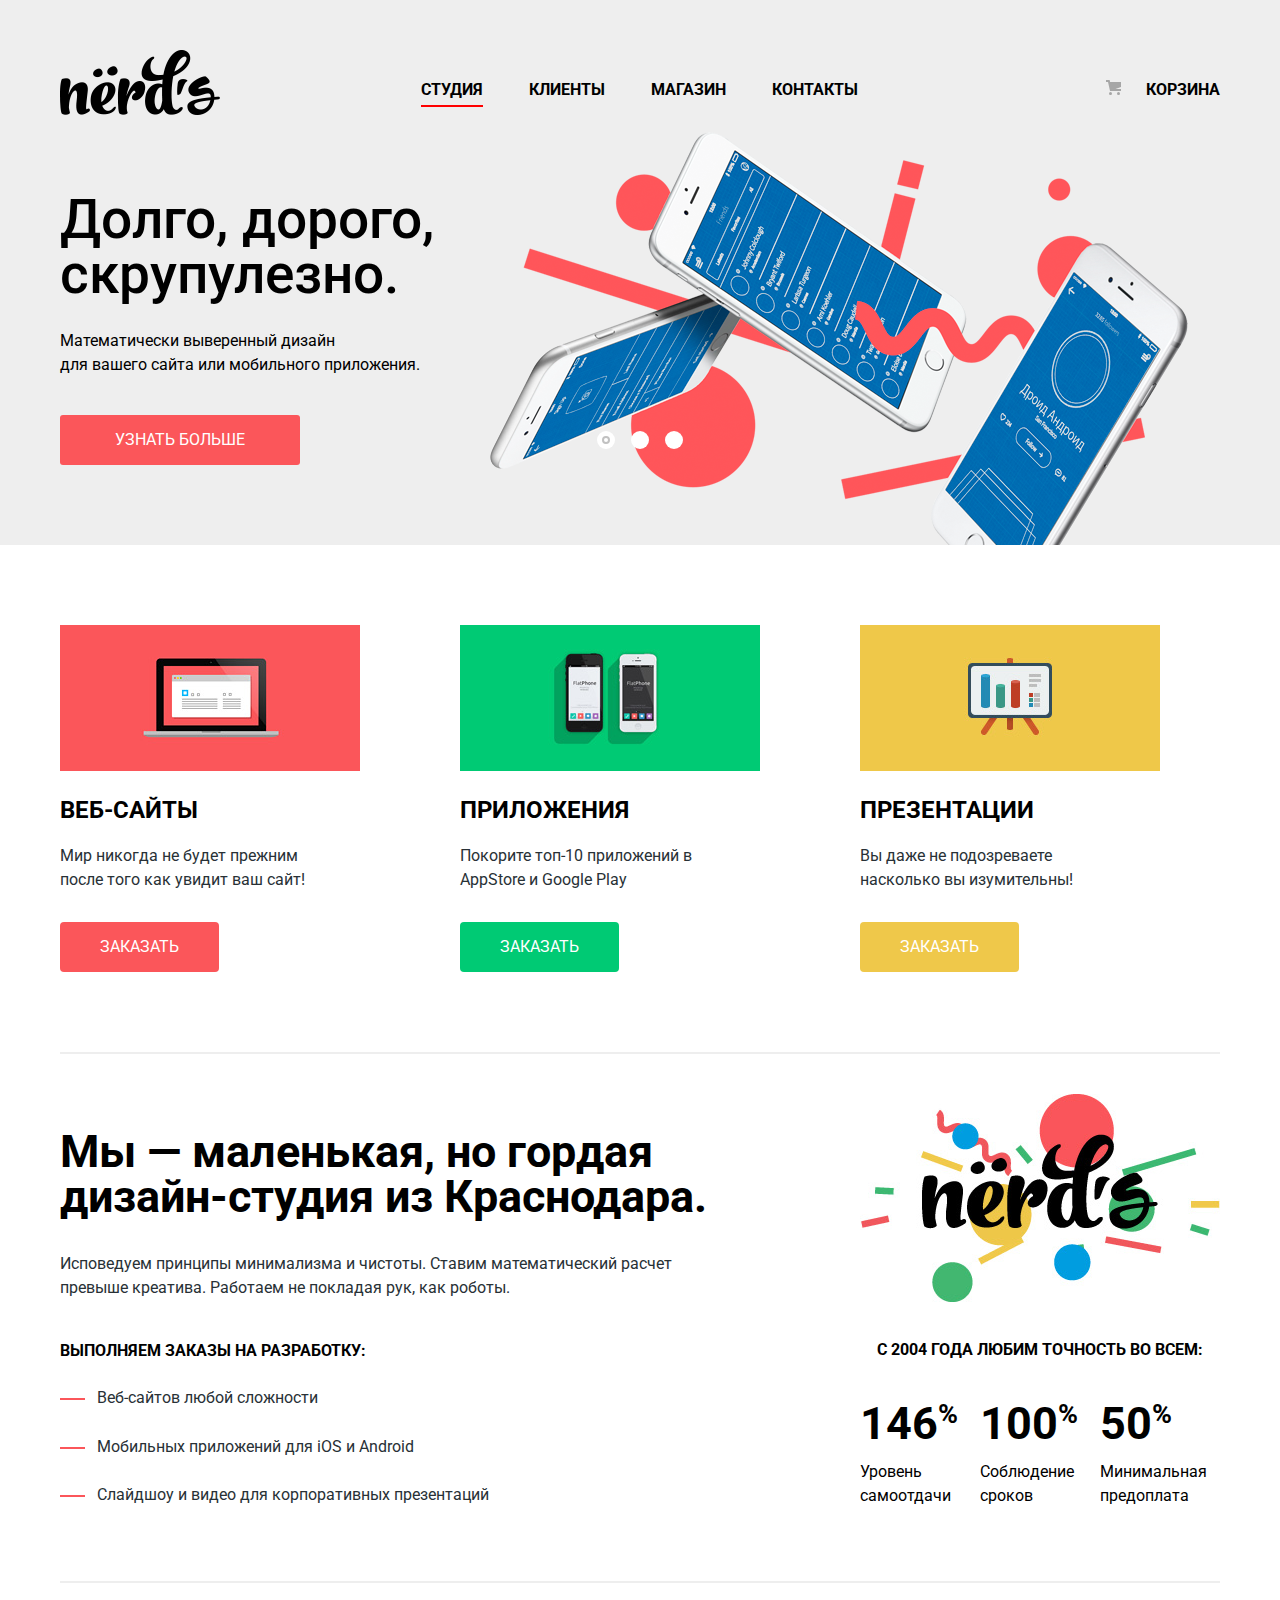
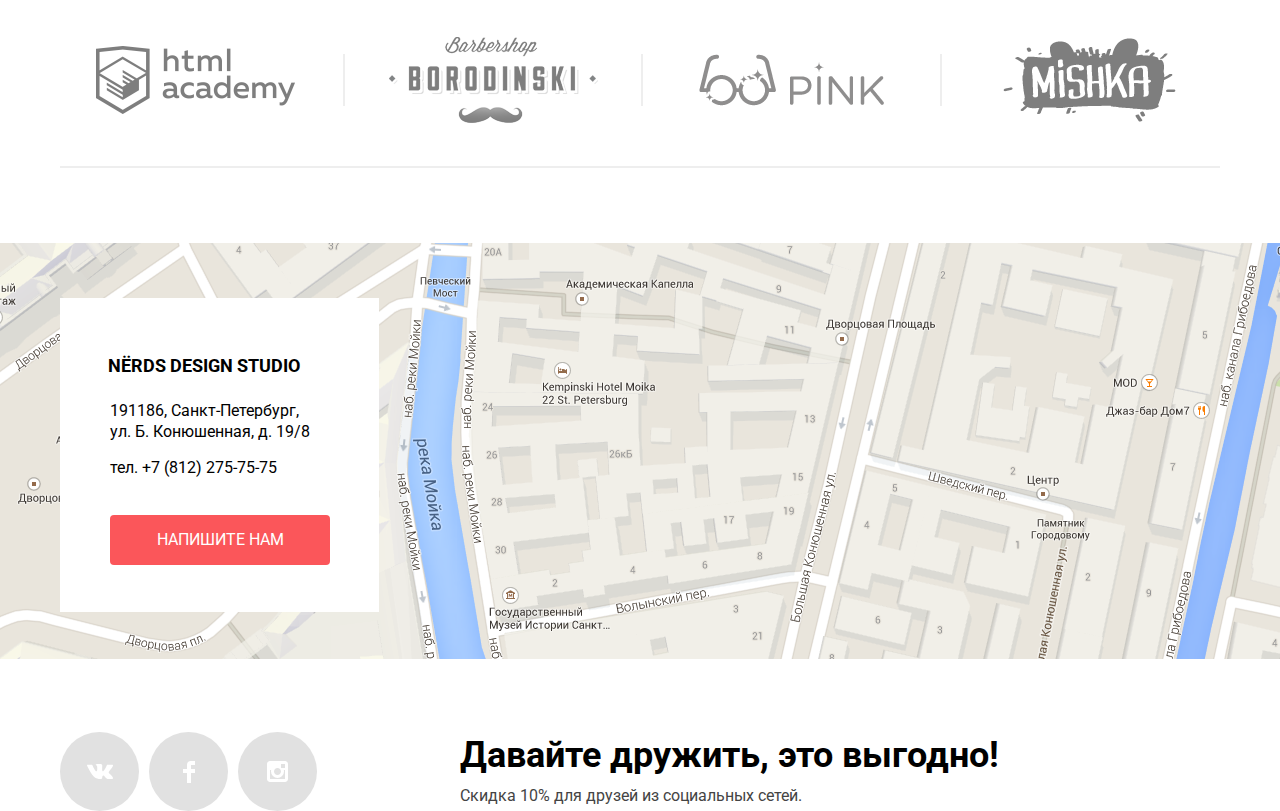
==== commit 2947b76d: "Исправления" ====
--- a/index.html
+++ b/index.html
@@ -3,7 +3,7 @@
 
 <head>
     <meta charset="utf-8">
-    <link href="https://fonts.googleapis.com/css?family=Roboto" rel="stylesheet">
+    <link href="https://fonts.googleapis.com/css?family=Roboto:400,500,700&amp;subset=cyrillic-ext" rel="stylesheet">
     <title>HTML Academy: Нёрдс Главная</title>
     <link type="text/css" href="css/normalize.css" rel="stylesheet" media="all" />
     <link type="text/css" href="css/style.css" rel="stylesheet" media="all" />
@@ -15,7 +15,7 @@
         <header class="main-header template">
 
             <div class="main-header-logo">
-                <a class="site-logo">
+                <a class="site-logo" href="index.html">
                     <img src="img/nerds-logo.png" width="160" height="65" alt="Логотип компании «Нёрдс»">
                 </a>
             </div>
@@ -170,10 +170,14 @@
             </ul>
         </section>
 
-        <section class="map-contacts">
-
-            <div class="info-map-box">
+       
+    </main>
+    
+     <section class="map-contacts">
+            <div id = "map" class ="map"></div>
+            <div class = "template map-template">
                 <address class="info-map">
+                <div class = "contacts">
                     <h3>Nёrds Design Studio</h3>
 
                     <p>191186, Санкт-Петербург,
@@ -183,11 +187,12 @@
 
                     <a href="tel:+78122757575"> тел. +7 (812) 275-75-75</a>
                     <a href="#" class="map-btn btn">Напишите нам</a>
+                    </div>
                 </address>
             </div>
             
         </section>
-    </main>
+    
     <!-- Подвал с соцсетями и скидкой -->
     <footer class="page-footer template">
 
--- a/css/style.css
+++ b/css/style.css
@@ -63,7 +63,8 @@
 
 .main-header {
     display: flex;
-    margin-bottom: -60px;
+    margin-bottom: -15px;
+    align-items: center;
 }
 
 .main-header-logo {
@@ -72,7 +73,8 @@
 
 .main-nav {
 
-    margin: -18px 140px 18px;
+    margin-left: 178px;
+    margin-top: 12px;
 
 
 }
@@ -81,13 +83,15 @@
     display: flex;
     flex-wrap: wrap;
     list-style-type: none;
+    margin: 0;
+    padding: 0;
 
 
 
 }
 
 .nav-element {
-    padding: 26px 0;
+
     margin-left: 23px;
     margin-right: 23px;
     text-decoration: none;
@@ -95,10 +99,9 @@
 }
 
 .cart {
-    padding: 23px 0;
     margin-left: auto;
-
     line-height: 34px;
+    margin-top: 10px;
 
 }
 
@@ -109,22 +112,9 @@
 
 }
 
-.site-navigation-current {
-    position: relative;
-}
-
-.site-navigation-current::after {
-    content: "";
-    position: absolute;
-    height: 2px;
-    width: 100%;
-    bottom: 21px;
-    left: 0;
-    background-color: #fb565a;
-}
+
 
 .nav-element a {
-    padding: 26px 0;
     font-size: 16px;
     line-height: 30px;
     text-transform: uppercase;
@@ -132,6 +122,11 @@
     transition: opacity 150ms, color 150ms;
     color: black;
     font-weight: bold;
+    display: inline-block;
+}
+
+.site-navigation-current {
+    border-bottom: 2px solid red;
 }
 
 .nav-element a[href]:hover,
@@ -141,6 +136,7 @@
 
 .nav-element a[href]:active {
     color: gray;
+
 }
 
 
@@ -230,7 +226,7 @@
 .slider-item:nth-child(1) {
     background-image: url("../img/slide1.png");
     background-repeat: no-repeat;
-    background-position: 93% 18px;
+    background-position: 93% 12px;
 }
 
 .slider-item:nth-child(2) {
@@ -630,7 +626,7 @@
 .clients {
     border-bottom: 2px solid #eeeeee;
     padding-left: 0;
-    margin-bottom: 70px;
+    margin-bottom: 50px;
 
 
 
@@ -649,61 +645,75 @@
 /* Карта */
 
 .map-contacts {
-    width: 1440px;
     background: url(../img/map.png) no-repeat 50% 50%;
-    margin-left: -140px;
     padding: 25px 0;
-}
-
-
-.info-map-box {
-
-    z-index: 1;
-    box-sizing: border-box;
-    width: 320px;
-    height: 310px;
-    padding: 55px;
-    background-color: #ffffff;
-    margin-bottom: 36px;
-    margin-left: 140px;
-    margin-top: 35px;
-
-
+    position: relative;
+    min-height: 416px;
+
+}
+
+
+
+
+
+}
+
+.map-template {
+    position: absolute;
+    top 0;
+    left: 50%;
+    transform: translateX(-50%);
 }
 
 .info-map {
     font-style: normal;
-    margin-top: -20px;
+    width: 230px;
+    background-color: #fff;
+    padding-top: 40px;
+    padding-bottom: 47px;
+    padding-left: 44px;
+    padding-right: 45px;
+    margin-top: 55px;
 }
 
 .info-map a {
     text-decoration: none;
+    margin-left: 2px;
 }
 
 .info-map h3 {
     text-transform: uppercase;
-    margin-bottom: 25px;
+    font-size: 18px;
+    margin-bottom: 24px;
 }
 
 .map-btn {
-    margin-top: 35px;
+    margin-top: 38px;
     padding: 16px 0;
     width: 220px;
-    margin-left: -5px;
+
 }
 
 .info-map p {
     line-height: 1.3;
+    margin-left: 2px;
+}
+
+
+.contacts {
+    margin-left: 4px;
+
+
 }
 
 /*Подвал*/
 
 .page-footer {
-    flex: 0 0 auto;
     display: flex;
     align-items: flex-start;
-    margin-top: 58px;
+    margin-top: 48px;
     margin-bottom: 78px;
+
 }
 
 
@@ -715,10 +725,9 @@
 }
 
 .discount {
-    display: flex;
-    flex-direction: column;
-    flex: 0 1 760px;
-    min-width: 560px;
+
+    width: 760px;
+
 }
 
 .discount h2 {
@@ -820,16 +829,22 @@
 }
 
 .popup-form {
-    z-index: 2;
     position: fixed;
-    margin-left: 500px;
     width: 960px;
     background-color: #ffffff;
     box-shadow:
         -45px 0 45px -40px rgba(0, 0, 0, 0.65),
         45px 0 45px -40px rgba(0, 0, 0, 0.65),
         0 14px 30px 2px rgba(0, 0, 0, 0.2);
-}
+    top: 50%;
+    left: 50%;
+    transform: translate(-50%, -50%);
+
+
+}
+
+
+
 
 .popup-form-container {
     display: none;
@@ -837,6 +852,7 @@
 
 .show {
     display: block;
+
 }
 
 .popup-form-legend {
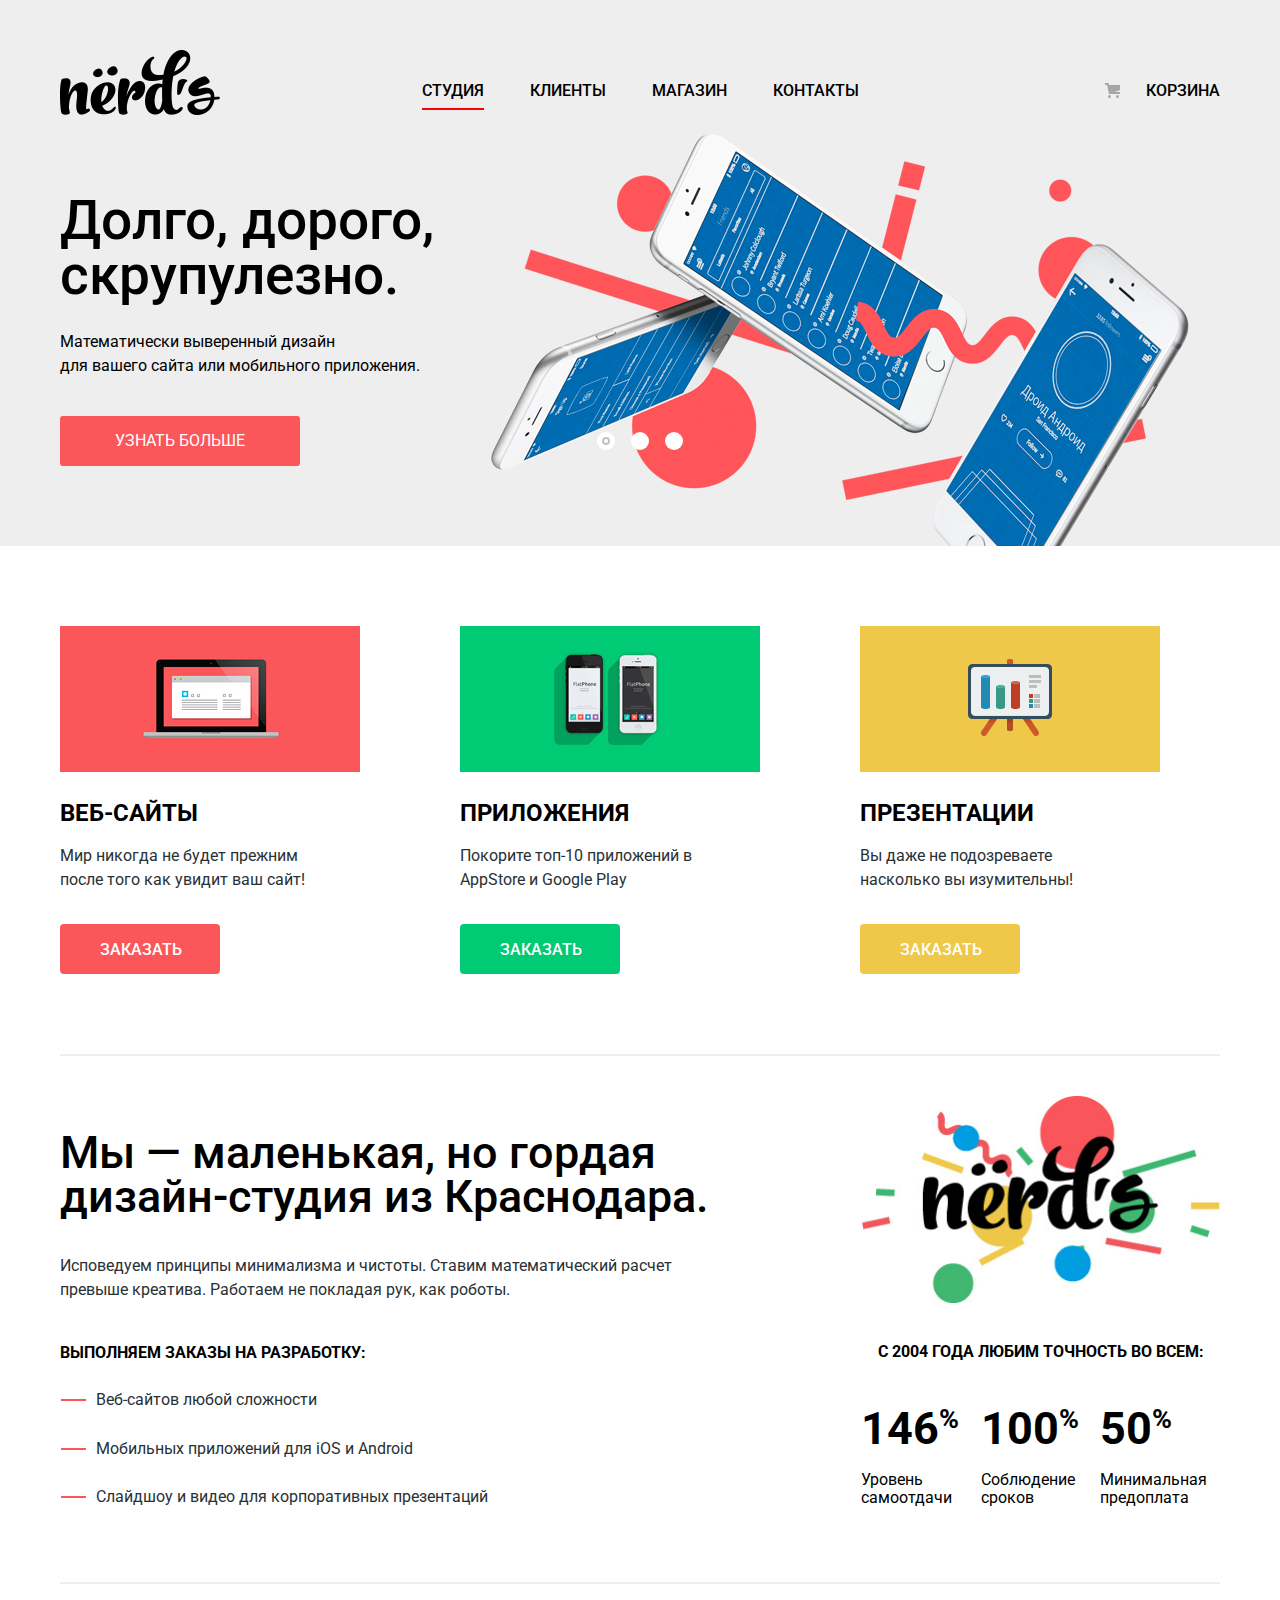
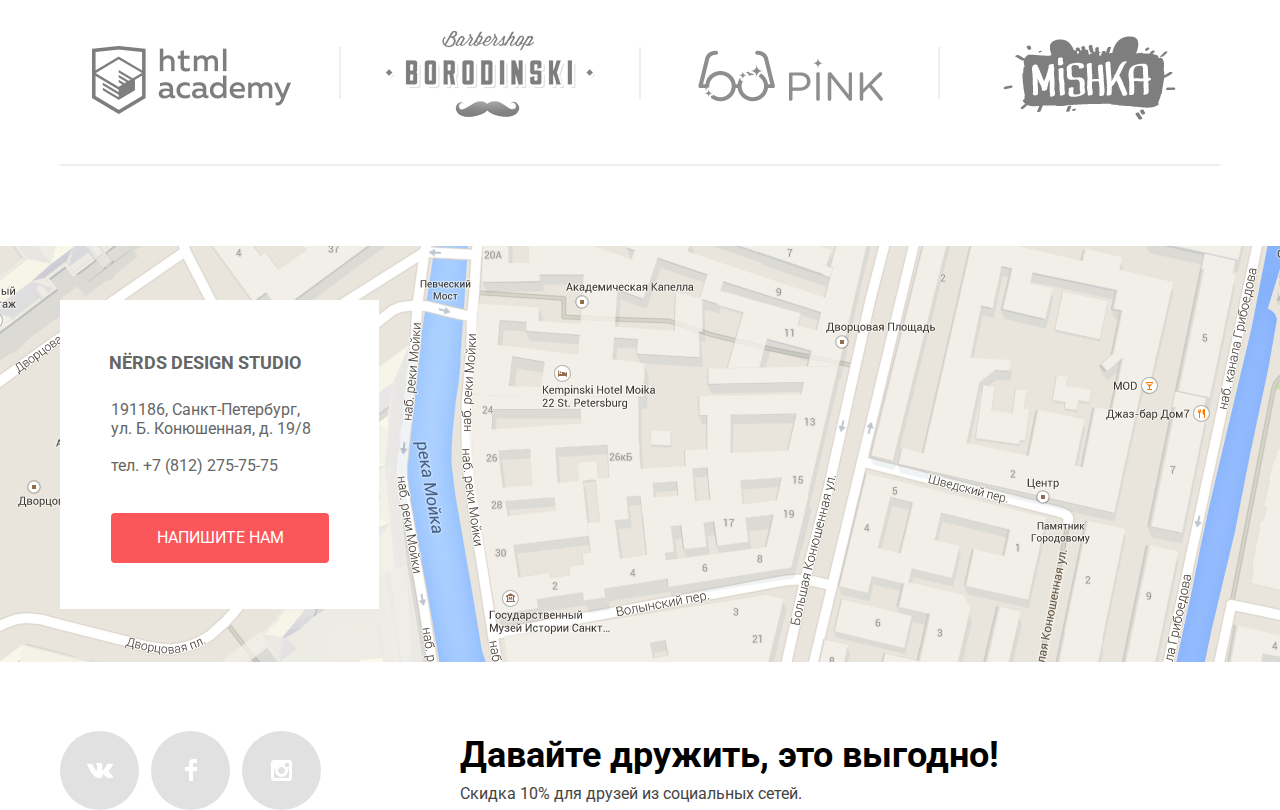
==== commit b4eb5a3f: "Интерактивная карта, анимация формы, фиксы" ====
--- a/index.html
+++ b/index.html
@@ -15,7 +15,7 @@
         <header class="main-header template">
 
             <div class="main-header-logo">
-                <a class="site-logo" href="index.html">
+                <a class="site-logo">
                     <img src="img/nerds-logo.png" width="160" height="65" alt="Логотип компании «Нёрдс»">
                 </a>
             </div>
@@ -74,14 +74,14 @@
                 <img src="img/illustration-1.png" width="300" height="146" alt="Веб-сайты">
                 <h3>Веб-сайты</h3>
                 <p>Мир никогда не будет прежним после того как увидит ваш сайт!</p>
-                <a class="btn" href="#">Заказать</a>
+                <a class="btn service-btn" href="#">Заказать</a>
             </article>
 
             <article class="service-item">
                 <img src="img/illustration-2.png" width="300" height="146" alt="Приложения">
                 <h3>Приложения</h3>
                 <p>Покорите топ-10 приложений в AppStore и Google Play</p>
-                <a class="btn green" href="#">Заказать</a>
+                <a class="btn service-btn green" href="#">Заказать</a>
             </article>
 
 
@@ -89,9 +89,7 @@
                 <img src="img/illustration-3.png" width="300" height="146" alt="Презентации">
                 <h3>Презентации</h3>
                 <p>Вы даже не подозреваете насколько вы изумительны!</p>
-                <div class="service-btn">
-                    <a class="btn yellow" href="#">Заказать</a>
-                </div>
+                    <a class="btn service-btn yellow" href="#">Заказать</a>
             </article>
         </section>
 
@@ -154,7 +152,7 @@
                 </li>
                 <li class="clients-element">
                     <a class="clients-link client2" href="#">
-                        <img class="clients-logo" src="img/logo-2.png" width="209" height="90" alt="Barbershop Borodinsky">
+                        <img class="clients-logo" src="img/logo-22.png" width="209" height="90" alt="Barbershop Borodinsky">
                     </a>
                 </li>
                 <li class="clients-element">
@@ -172,10 +170,10 @@
 
        
     </main>
-    
+
      <section class="map-contacts">
-            <div id = "map" class ="map"></div>
-            <div class = "template map-template">
+            <div id="map" class="map"></div>
+            <div class="template">
                 <address class="info-map">
                 <div class = "contacts">
                     <h3>Nёrds Design Studio</h3>
@@ -186,13 +184,12 @@
                     </p>
 
                     <a href="tel:+78122757575"> тел. +7 (812) 275-75-75</a>
-                    <a href="#" class="map-btn btn">Напишите нам</a>
+                    <a href="form.html" class="map-btn btn">Напишите нам</a>
                     </div>
                 </address>
             </div>
             
         </section>
-    
     <!-- Подвал с соцсетями и скидкой -->
     <footer class="page-footer template">
 
@@ -228,12 +225,12 @@
                 <div class="form-input">
                     <div class="form-input-data">
                         <label for="name" class="text-input">Ваше имя:</label>
-                        <input type="text" id="name" class="text-field" name="name" placeholder="Имя Фамилия" required>
+                        <input type="text" id="name" class="text-field" name="name" placeholder="Имя Фамилия" pattern="^[А-Яа-яЁё\s]+$">
                     </div>
 
                     <div class="form-input-data">
                         <label for="name" class="text-input">Ваш email:</label>
-                        <input type="text" id="email" name="email" class="text-field" placeholder="email@example.com" required>
+                        <input type="text" id="email" name="email" class="text-field" placeholder="email@example.com" pattern="[a-z0-9._%+-]+@[a-z0-9.-]+\.[a-z]{2,}$">
                     </div>
                 </div>
 
@@ -253,22 +250,8 @@
             </fieldset>
         </form>
     </div>
+    <script src="https://api-maps.yandex.ru/2.1/?lang=ru_RU&amp;apikey=<ваш API-ключ>" type="text/javascript"></script>
+    <script src ="js/main.js"></script>
 </body>
-<script>
-	var link = document.querySelector(".map-btn");
-	var popup = document.querySelector(".popup-form-container");
-    var close = document.querySelector(".close-cross");
-    var login = popup.querySelector("[name = name]");
-    
-	link.addEventListener("click", function(evt){
-		evt.preventDefault();
-		popup.classList.add("show");
-        login.focus();
-	});
-    
-    close.addEventListener("click", function(evt){
-		evt.preventDefault();
-        popup.classList.remove("show");
-    });
-	</script>
+
 </html>
--- a/css/style.css
+++ b/css/style.css
@@ -63,18 +63,24 @@
 
 .main-header {
     display: flex;
-    margin-bottom: -15px;
+    margin-bottom: -14px;
     align-items: center;
 }
 
 .main-header-logo {
     width: 160px;
 }
-
+.site-logo:hover{
+    opacity: 0.8;
+}
+
+.site-logo:active{
+    opacity: 0.4;
+}
 .main-nav {
 
-    margin-left: 178px;
-    margin-top: 12px;
+    margin-left: 179px;
+    margin-top: 16px; /*12*/
 
 
 }
@@ -100,15 +106,25 @@
 
 .cart {
     margin-left: auto;
-    line-height: 34px;
-    margin-top: 10px;
+    line-height: 30px;
+    margin-top: 12px;
+    
+    
 
 }
 
 .cart-link::before {
-
+    position: absolute;
     content: url(../img/cart.svg);
-    padding: 25px;
+    
+    right:100px;
+    top:65%;
+    transform: translateY(-50%);
+    
+    
+    
+    
+    
 
 }
 
@@ -121,11 +137,12 @@
     text-decoration: none;
     transition: opacity 150ms, color 150ms;
     color: black;
-    font-weight: bold;
+    font-weight: 500;
     display: inline-block;
 }
 
 .site-navigation-current {
+    padding-bottom: 2px;
     border-bottom: 2px solid red;
 }
 
@@ -147,7 +164,7 @@
     text-transform: uppercase;
     text-decoration: none;
     transition: opacity 250ms, color 250ms;
-    font-weight: bold;
+    font-weight:500;
 }
 
 .cart-link[href]:hover,
@@ -189,6 +206,7 @@
     width: 18px;
     height: 18px;
     padding: 8px;
+    
 
     border-radius: 50%;
     cursor: pointer;
@@ -226,7 +244,7 @@
 .slider-item:nth-child(1) {
     background-image: url("../img/slide1.png");
     background-repeat: no-repeat;
-    background-position: 93% 12px;
+    background-position: 93.2% 12px;
 }
 
 .slider-item:nth-child(2) {
@@ -324,7 +342,10 @@
     margin-bottom: 40px;
     padding: 0;
     padding-bottom: 20px;
+    padding-right: 60px;
     border-bottom: 2px solid #eeeeee;
+    box-sizing: border-box;
+    flex-wrap: wrap;
 }
 
 /*.services:after {
@@ -340,13 +361,12 @@
 .service-item {
     width: 300px;
     margin-bottom: 60px;
-    margin-right: 60px;
 }
 
 .service-item h3 {
     margin: 0;
-    margin-top: 16px;
-    margin-bottom: 16px;
+    margin-top: 18px;
+    margin-bottom: 13px;
     font-size: 24px;
     line-height: 36px;
     text-transform: uppercase;
@@ -355,7 +375,7 @@
 .service-item p {
     width: 260px;
     margin: 0;
-    margin-bottom: 30px;
+    margin-bottom: 32px;
     color: #283136;
 }
 
@@ -377,6 +397,14 @@
     cursor: pointer;
 }
 
+.service-btn{
+    box-sizing: border-box;
+    height: 50px;
+    width:160px;
+    padding-top: 17px;
+    font-weight: 500;
+    
+}
 .btn:hover {
     background-color: #e74246;
 }
@@ -420,10 +448,9 @@
 .about-us-main {
     display: flex;
     justify-content: space-between;
-    margin-bottom: 52px;
-    padding-bottom: 77px;
+    margin-bottom: 47px;
+    padding-bottom: 70px;
     border-bottom: 2px solid #eeeeee;
-    padding-left: 20px;
 
 
 
@@ -434,17 +461,16 @@
 .about-us {
     /*flex: 0 0 760px;*/
     width: 760px;
-    margin-left: -20px;
 
 }
 
 .about-us-slogan {
     margin: 0;
-    margin-bottom: 33px;
+    margin-bottom: 35px;
     padding-top: 35px;
     font-size: 45px;
-    line-height: 45px;
-    font-weight: bold;
+    line-height: 44px;
+    font-weight: 500;
 }
 
 .about-us-para {
@@ -461,7 +487,8 @@
 }
 
 .stats-heading {
-    margin-left: 37px;
+    text-align: center;
+    
 }
 
 .about-us-list {
@@ -473,7 +500,7 @@
 .about-us-element {
     position: relative;
     margin-bottom: 30px;
-    padding-left: 37px;
+    padding-left: 36px;
     color: #283136;
 }
 
@@ -484,8 +511,8 @@
 .about-us-element::before {
     content: "";
     position: absolute;
-    top: 50%;
-    left: 0;
+    top: 45%;
+    left: 1px;
     width: 25px;
     height: 2px;
     background-color: #fb565a;
@@ -494,19 +521,20 @@
 .about-us-info {
     /*flex: 0 0 380px;*/
     width: 380px;
+    box-sizing: border-box;
+    padding-left: 21px;
 
 }
 
 .about-us-logo {
     display: block;
-    margin-bottom: 39px;
-    margin-left: 20px;
+    margin-bottom: 40px;
+    
 }
 
 .stats {
     display: flex;
-    margin-left: 20px;
-    margin-top: 42px;
+    margin-top: 39px;
 }
 
 .stats-column {
@@ -515,7 +543,9 @@
     align-items: flex-start;
     margin-right: 10px;
 }
-
+.stats-column p{
+    line-height: 1.13
+}
 .about-us__col:last-of-type {
     margin-right: 0;
 }
@@ -533,7 +563,8 @@
     line-height: 45px;
     font-weight: 700;
     margin: 0;
-    margin-bottom: 18px;
+    margin-top: 5px;
+    margin-bottom: 24px;
 }
 
 .stats-column .percent {
@@ -558,10 +589,11 @@
     flex-wrap: wrap;
     justify-content: space-between;
     margin: 0;
-    margin-bottom: 0;
+    margin-bottom: 5px;
     padding: auto;
-    padding-bottom: 41px;
-    margin-left: 20px;
+    padding-bottom: 34px;
+    
+    
     list-style-type: none;
 }
 
@@ -578,7 +610,7 @@
     width: 2px;
     height: 52px;
     right: -20px;
-    top: 50%;
+    top: 45%;
     transform: translateY(-50%);
     background-color: #eeeeee;
 }
@@ -589,44 +621,30 @@
     justify-content: center;
     align-items: center;
     width: 260px;
-    margin-left: -55px;
+    margin-left: -39px;
     height: 90px;
     opacity: 0.5;
     transition: opacity 200ms;
 }
-
-.client1:hover,
-.client1:focus {
-    background: url("../img/logo-1.png") no-repeat 50% 50%;
-    opacity: 1;
-}
-
-.client2:hover,
-.client2:focus {
-    background: url("../img/logo-2.png") no-repeat 50% 50%;
-    opacity: 1;
-}
-
-.client3:hover,
-.client3:focus {
-    background: url("../img/logo-3.png") no-repeat 50% 50%;
-    opacity: 1;
-}
-
-.client4:hover,
-.client4:focus {
-    background: url("../img/logo-4.png") no-repeat 50% 50%;
-    opacity: 1;
+.client1{
+    padding-top: 4px
+}
+.client4{
+    padding-top: 2px; 
 }
 
 .clients-link:active {
     opacity: 0.1;
 }
 
+.clients-link:hover,
+.clients-link:focus{
+   opacity: 1; 
+}
 .clients {
     border-bottom: 2px solid #eeeeee;
     padding-left: 0;
-    margin-bottom: 50px;
+    margin-bottom: 55px;
 
 
 
@@ -652,28 +670,25 @@
 
 }
 
-
-
-
-
-}
-
-.map-template {
-    position: absolute;
-    top 0;
-    left: 50%;
-    transform: translateX(-50%);
+.map{
+    width: 100%;
+    height: 416px;
+    border:none;
+    position: absolute;
+    
 }
 
 .info-map {
     font-style: normal;
     width: 230px;
     background-color: #fff;
-    padding-top: 40px;
-    padding-bottom: 47px;
+    padding-top: 35px;
+    padding-bottom: 46px;
     padding-left: 44px;
     padding-right: 45px;
-    margin-top: 55px;
+    margin-top: 54px;
+    position: absolute;
+    
 }
 
 .info-map a {
@@ -684,25 +699,29 @@
 .info-map h3 {
     text-transform: uppercase;
     font-size: 18px;
-    margin-bottom: 24px;
+    margin-bottom: 27px;
 }
 
 .map-btn {
+    
     margin-top: 38px;
     padding: 16px 0;
-    width: 220px;
+    width: 218px;
 
 }
 
 .info-map p {
-    line-height: 1.3;
+    line-height: 1.2;
     margin-left: 2px;
+    color: #666666;
+    padding-bottom: 2px;
 }
 
 
 .contacts {
-    margin-left: 4px;
-
+    margin-left: 5px;
+    color: #666666;
+    
 
 }
 
@@ -711,7 +730,7 @@
 .page-footer {
     display: flex;
     align-items: flex-start;
-    margin-top: 48px;
+    margin-top: 44px;
     margin-bottom: 78px;
 
 }
@@ -733,9 +752,9 @@
 .discount h2 {
     margin: 0;
     padding: 0;
-    margin-bottom: 6px;
+    margin-bottom: 4px;
     font-size: 36px;
-    line-height: 1.3;
+    line-height: 48px;
 }
 
 .discount p {
@@ -762,7 +781,7 @@
 }
 
 .soc-item:not(:last-of-type) {
-    margin-right: 10px;
+    margin-right: 12px;
 }
 
 .social-button {
@@ -828,7 +847,9 @@
     box-shadow: inset 0px 3px 0px 0px rgba(0, 1, 1, 0.1);
 }
 
-.popup-form {
+
+
+.popup-form-container {
     position: fixed;
     width: 960px;
     background-color: #ffffff;
@@ -839,11 +860,27 @@
     top: 50%;
     left: 50%;
     transform: translate(-50%, -50%);
-
-
-}
-
-
+    
+
+
+}
+
+@keyframes popup-open {
+  0% {
+    transform: translate(-50%, 100%);
+    
+  }
+
+  50% {
+    transform: translate(-50%, -65%);
+    
+  }
+
+  100% {
+    transform: translate(-50%, -50%);
+    
+  }
+}
 
 
 .popup-form-container {
@@ -852,9 +889,37 @@
 
 .show {
     display: block;
-
-}
-
+animation: popup-open 750ms ease;
+}
+
+
+.modal-error {
+  animation: shake 0.8s ease;
+    
+}  
+@keyframes shake {
+  0%,
+  100% {
+    transform: translate(-50%, -50%);
+  }
+
+  10%,
+  30%,
+  50%,
+  70%,
+  90% {
+    transform: translate(-45%, -50%);
+  }
+
+  20%,
+  40%,
+  60%,
+  80% {
+    transform: translate(-55%, -50%);
+  }
+}
+
+ 
 .popup-form-legend {
     float: left;
     margin: 0;
@@ -918,22 +983,30 @@
     color: #444444;
     background-color: transparent;
     resize: none;
-    transition: background-color 250ms, border 250ms;
+    outline: none;
+   
 }
 
 .text-field:hover {
-    border-color: rgba(68, 68, 68, 0.5);
-}
-
+    border-color: #b4b9bb;
+}
+
+
+.text-field:focus::placeholder,
+.text-field:focus{
+    border-color:#000000;
+    color:#000000;
+    
+}
 .text-field:invalid {
     border-color: #e74246;
-
-}
-
-.text-field:invalid::placeholder {
     color: #e74246;
-
-}
+}
+
+/*.text-field:invalid::placeholder {
+    color: #e74246;
+
+}*/
 
 .btn-form {
     width: 260px;
@@ -988,7 +1061,7 @@
     display: flex;
     justify-content: space-between;
     margin-top: 40px;
-    margin-left: -80px;
+    /*margin-left: -80px;*/
 
 }
 
@@ -1000,43 +1073,45 @@
 }
 
 .catalog-name {
-    width: 100%;
+    
     margin-left: auto;
     margin-right: auto;
-    padding-left: 0;
-    padding-right: 0px;
-    padding-bottom: 68px;
-    padding-top: 50px;
-    margin-left: -12px;
-    font-weight: 800;
+    
+    padding-bottom: 67px;
+    padding-top: 33px;
     margin-bottom: 30px;
+    margin-top: 14px;
+   
+    
+}
+
+
+.catalog-name h1 {
+    font-size: 55px;
+    font-weight: 500;
     text-align: center;
-}
-
-
-.catalog-name h1 {
-    font-size: 54px;
 }
 
 /*Ползунок*/
 
 .filter-item {
     padding: 0;
-    margin-bottom: 0 border: none;
+    margin: 0;
+    border: none;
 
     width: 260px;
-    margin: 50px auto;
-    margin-bottom: 65px;
+    /*margin: 50px auto;*/
+    margin-bottom: 59px;
 }
 
 .range-filter {
     width: 260px;
-    margin-top: 49px;
+    margin-top: 51px;
 }
 
 .filter-item legend {
-    font-size: 18px;
-    line-height: 24px;
+    font-size: 19px;
+    line-height: 25px;
     text-transform: uppercase;
     font-weight: 700;
 }
@@ -1045,14 +1120,14 @@
     position: relative;
 
     height: 41px;
-    margin-bottom: 15px;
+    margin-bottom: 14px;
     padding-top: 39px;
     padding-right: 20px;
     padding-left: 20px;
 
-    background-color: #f1f1f1;
-
-    border-radius: 5px;
+    background-color: #eeeeee;
+
+    border-radius: 3px;
 }
 
 .range-controls .scale {
@@ -1070,7 +1145,7 @@
 
 .range-controls .toggle {
     position: absolute;
-    top: 31px;
+    top: 30px;
     left: 0;
 
     width: 4px;
@@ -1106,8 +1181,8 @@
 
 .price-controls input {
     width: 60px;
-    padding: 8px 10px;
-    margin-left: 10px;
+    padding: 10px 10px;
+    margin-left: 8px;
 
     font-family: Roboto, Arial, sans-serif;
     font-size: 16px;
@@ -1115,8 +1190,8 @@
     color: #283136;
 
     border: none;
-    border-radius: 5px;
-    background: #f1f1f1;
+    border-radius: 3px;
+    background: #eeeeee;
 }
 
 .max-price {
@@ -1125,30 +1200,33 @@
 
 /*Фильтры и сортировка*/
 .filters {
-    margin-left: 20px;
-    margin-top: -46px;
+    /*margin-left: 20px;*/
+   /* margin-top: -46px;*/
+    padding-top: 17px;
 
 }
 
 .filter {
-    margin-top: 65px;
-    margin-left: 20px;
+    margin: 0;
+    padding: 0;
 
 
 }
 
 .filter-list {
     font-size: 16px;
-    padding-left: 39px;
-    margin-top: 8px;
+    padding-left: 36px;
+    margin-top: 9px;
     list-style-type: none;
     color: #283136;
+    margin-bottom: 51px;
 
 
 }
 
 .filter-list li {
-    margin-bottom: 19px;
+    margin-bottom: 22px;
+    
 }
 
 .filter-field {
@@ -1164,22 +1242,86 @@
     font-weight: bold;
 }
 
-
+.slider-legend{
+   font-size: 28px;
+}
 
 .filter-option label {
     position: relative;
-
     display: block;
-
     cursor: pointer;
     user-select: none;
+    
+   
 }
 
 .filter-input-checkbox + label::before {
     content: "";
     opacity: 0.4;
     position: absolute;
-    left: -40px;
+    left: -35px;
+    top: -3px;
+    width: 26px;
+    height: 23px;
+    background-image: url("../img/checkbox-off.svg");
+    background-repeat: no-repeat;
+    background-position: 0 0;
+
+
+}
+
+
+.filter-input-checkbox:checked + label::before {
+    content: "";
+    opacity: 0.4;
+    position: absolute;
+    top: -3px;
+    left: -35px;
+    width: 26px;
+    height: 23px;
+
+
+    background-image: url("../img/checkbox-on.svg");
+    background-repeat: no-repeat;
+    background-position: 0 0;
+}
+
+
+
+.filter-input-checkbox:checked + label:hover::before {
+    content: "";
+    position: absolute;
+    top: -3px;
+    left: -35px;
+    width: 26px;
+    height: 23px;
+    background-image: url("../img/checkbox-on.svg");
+    background-repeat: no-repeat;
+    background-position: 0 0;
+    opacity: 1;
+}
+
+.filter-input-checkbox + label:hover::before {
+    content: "";
+    position: absolute;
+    top: -3px;
+    left: -35px;
+    width: 26px;
+    height: 23px;
+    background-image: url("../img/checkbox-off.svg");
+    background-repeat: no-repeat;
+    background-position: 0 0;
+    opacity: 1;
+}
+
+/**************************************************/
+
+
+.filter-new + label::before {
+    content: "";
+    opacity: 0.4;
+    position: absolute;
+    left: -35px;
     top: -2px;
     width: 26px;
     height: 23px;
@@ -1191,12 +1333,12 @@
 }
 
 
-.filter-input-checkbox:checked + label::before {
+.filter-new:checked + label::before {
     content: "";
     opacity: 0.4;
     position: absolute;
     top: -2px;
-    left: -40px;
+    left: -35px;
     width: 26px;
     height: 23px;
 
@@ -1208,11 +1350,11 @@
 
 
 
-.filter-input-checkbox:checked + label:hover::before {
+.filter-new:checked + label:hover::before {
     content: "";
     position: absolute;
     top: -2px;
-    left: -40px;
+    left: -35px;
     width: 26px;
     height: 23px;
     background-image: url("../img/checkbox-on.svg");
@@ -1221,11 +1363,11 @@
     opacity: 1;
 }
 
-.filter-input-checkbox + label:hover::before {
+.filter-new + label:hover::before {
     content: "";
     position: absolute;
     top: -2px;
-    left: -40px;
+    left: -35px;
     width: 26px;
     height: 23px;
     background-image: url("../img/checkbox-off.svg");
@@ -1234,13 +1376,78 @@
     opacity: 1;
 }
 
+/****************************************************/
+
+
+.filter-gallery + label::before {
+    content: "";
+    opacity: 0.4;
+    position: absolute;
+    left: -35px;
+    top: -2px;
+    width: 26px;
+    height: 23px;
+    background-image: url("../img/checkbox-off.svg");
+    background-repeat: no-repeat;
+    background-position: 0 0;
+
+
+}
+
+
+.filter-gallery:checked + label::before {
+    content: "";
+    opacity: 0.4;
+    position: absolute;
+    top: -2px;
+    left: -35px;
+    width: 26px;
+    height: 23px;
+
+
+    background-image: url("../img/checkbox-on.svg");
+    background-repeat: no-repeat;
+    background-position: 0 0;
+}
+
+
+
+.filter-gallery:checked + label:hover::before {
+    content: "";
+    position: absolute;
+    top: -2px;
+    left: -35px;
+    width: 26px;
+    height: 23px;
+    background-image: url("../img/checkbox-on.svg");
+    background-repeat: no-repeat;
+    background-position: 0 0;
+    opacity: 1;
+}
+
+.filter-gallery + label:hover::before {
+    content: "";
+    position: absolute;
+    top: -2px;
+    left: -35px;
+    width: 26px;
+    height: 23px;
+    background-image: url("../img/checkbox-off.svg");
+    background-repeat: no-repeat;
+    background-position: 0 0;
+    opacity: 1;
+}
+
+
+/**************************************************/
+
 /* радио*/
 .filter-input-radio:checked + label::before {
     content: "";
     opacity: 0.4;
     position: absolute;
-    top: -2px;
-    left: -37px;
+    top: -4px;
+    left: -35px;
     width: 25px;
     height: 25px;
 
@@ -1255,8 +1462,8 @@
     content: "";
     opacity: 0.4;
     position: absolute;
-    top: -2px;
-    left: -37px;
+    top: -4px;
+    left: -35px;
     width: 25px;
     height: 25px;
 
@@ -1270,8 +1477,8 @@
 .filter-input-radio:checked + label:hover::before {
     content: "";
     position: absolute;
-    top: -2px;
-    left: -37px;
+    top: -4px;
+    left: -35px;
     width: 25px;
     height: 25px;
     background-image: url("../img/radio-on.svg");
@@ -1283,8 +1490,8 @@
 .filter-input-radio + label:hover::before {
     content: "";
     position: absolute;
-    top: -2px;
-    left: -37px;
+    top: -4px;
+    left: -35px;
     width: 25px;
     height: 25px;
     background-image: url("../img/radio-off.svg");
@@ -1294,7 +1501,7 @@
 }
 
 .filter-list .filter-option:last-of-type {
-    margin-bottom: 55px;
+    /*margin-bottom: 53px;*/
 }
 
 .grey {
@@ -1304,7 +1511,9 @@
     color: black;
     font-weight: bold;
     margin-left: 0;
-    margin-top: 10px;
+    margin-top: -1px;
+    
+    
 }
 
 .grey:hover {
@@ -1318,20 +1527,18 @@
 }
 
 .catalog {
-    margin-left: 60px;
+    /*margin-left: 60px;*/
     width: 760px;
-    margin-bottom: 45px;
-    margin-top: 5px
+    margin-bottom: 8px;
 }
 
 
 .sorting {
     display: flex;
-    position: relative;
     flex-wrap: wrap;
     align-items: center;
-    margin-bottom: 42px;
-    left: 40px;
+    padding-top: 7px;
+    margin-bottom: 43px;
 }
 
 .sorting-heading {
@@ -1346,15 +1553,14 @@
 .sorting-list {
     display: flex;
     flex-wrap: wrap;
-    margin: 0;
-    padding: 0;
+    margin-top: 0;
+    margin-bottom: 0;
     list-style-type: none;
 }
 
 .sorting-element {
-    margin-right: 25px;
-    padding-top: 16px;
-    padding-bottom: 13px;
+    margin-right: 26px;
+    
 }
 
 .sorting-link {
@@ -1408,8 +1614,8 @@
 .up::before {
     border-width: 0 6px 11px 6px;
     border-color: transparent transparent #000000 transparent;
-    margin-left: 12px;
-    margin-top: 4px;
+    margin-left: 9px;
+    margin-top: 2px;
 }
 
 
@@ -1419,8 +1625,8 @@
     border-style: solid;
     border-width: 11px 6px 0 6px;
     border-color: #000000 transparent transparent transparent;
-    margin-left: 12px;
-    margin-top: 4px;
+    margin-left: 11px;
+    margin-top: 2px;
 }
 
 
@@ -1443,6 +1649,7 @@
     margin-bottom: 28px;
     list-style-type: none;
     width: 760px;
+    padding:0;
 
 
 }
@@ -1472,7 +1679,7 @@
     height: 40px;
     top: 0;
     border-radius: 5px 5px 0 0;
-    background: #e9e9e9 url("data:image/svg+xml;utf8,%3Csvg xmlns='http://www.w3.org/2000/svg' fill='%23fff'%3E%3Ccircle r='7' cx='25' cy='50%'/%3E%3Ccircle r='7' cx='48' cy='50%'/%3E%3Ccircle r='7' cx='71' cy='50%25'/%3E%3C/svg%3E%0A");
+    background: #e9e9e9 url("data:image/svg+xml;utf8,%3Csvg xmlns='http://www.w3.org/2000/svg' fill='%23fff'%3E%3Ccircle r='7' cx='23' cy='50%'/%3E%3Ccircle r='7' cx='46' cy='50%'/%3E%3Ccircle r='7' cx='69' cy='50%25'/%3E%3C/svg%3E%0A");
     transition: opacity 100ms ease-in;
 }
 
@@ -1493,13 +1700,20 @@
     position: absolute;
     width: 360px;
     bottom: 0;
-    padding-top: 25px;
-    padding-bottom: 45px;
+    padding-top: 14px;
+    padding-bottom: 43px;
     background-color: #eeeeee;
     opacity: 0;
     transition: opacity 150ms ease-in;
     margin: 0 auto;
     text-align: center;
+    
+}
+.info-btn{
+ box-sizing: border-box;
+ width: 200px;
+ margin-top: 14px;
+
 }
 
 .catalog-item:hover .popup-info,
@@ -1508,7 +1722,15 @@
 }
 
 .popup-info h3 {
-    margin-bottom: 15px;
+    font-size: 18px;
+    padding-top: 0;
+    margin-bottom: 20px;
+    text-transform: uppercase;
+}
+.popup-info p{
+    color:#666666;
+    line-height: 1.13;
+    padding-left: 4px;
 }
 
 /*Страницы*/
@@ -1516,15 +1738,14 @@
 
     display: flex;
     flex-wrap: wrap;
-    margin-left: 40px;
+    /*margin-left: 40px;*/
     padding: 0;
     list-style-type: none;
-    margin-bottom: -3px;
 }
 
 .pages-element {
     padding: 16px 0;
-    margin-right: 10px;
+    margin-right: 11px;
     margin-bottom: 10px;
 }
 
@@ -1533,11 +1754,12 @@
 }
 
 .pages-link {
-    padding: 16px 21px;
+    padding: 16px 21px 15px 20px;
+    
     border-radius: 3px;
     font-size: 16px;
     line-height: 18px;
-    font-weight: bold;
+    font-weight: 500;
     text-decoration: none;
     background-color: #eeeeee;
 }
@@ -1559,7 +1781,7 @@
 }
 
 .pages-next {
-    padding-left: 80px;
-    padding-right: 80px;
+    padding-left: 78px;
+    padding-right: 78px;
     text-transform: uppercase;
 }
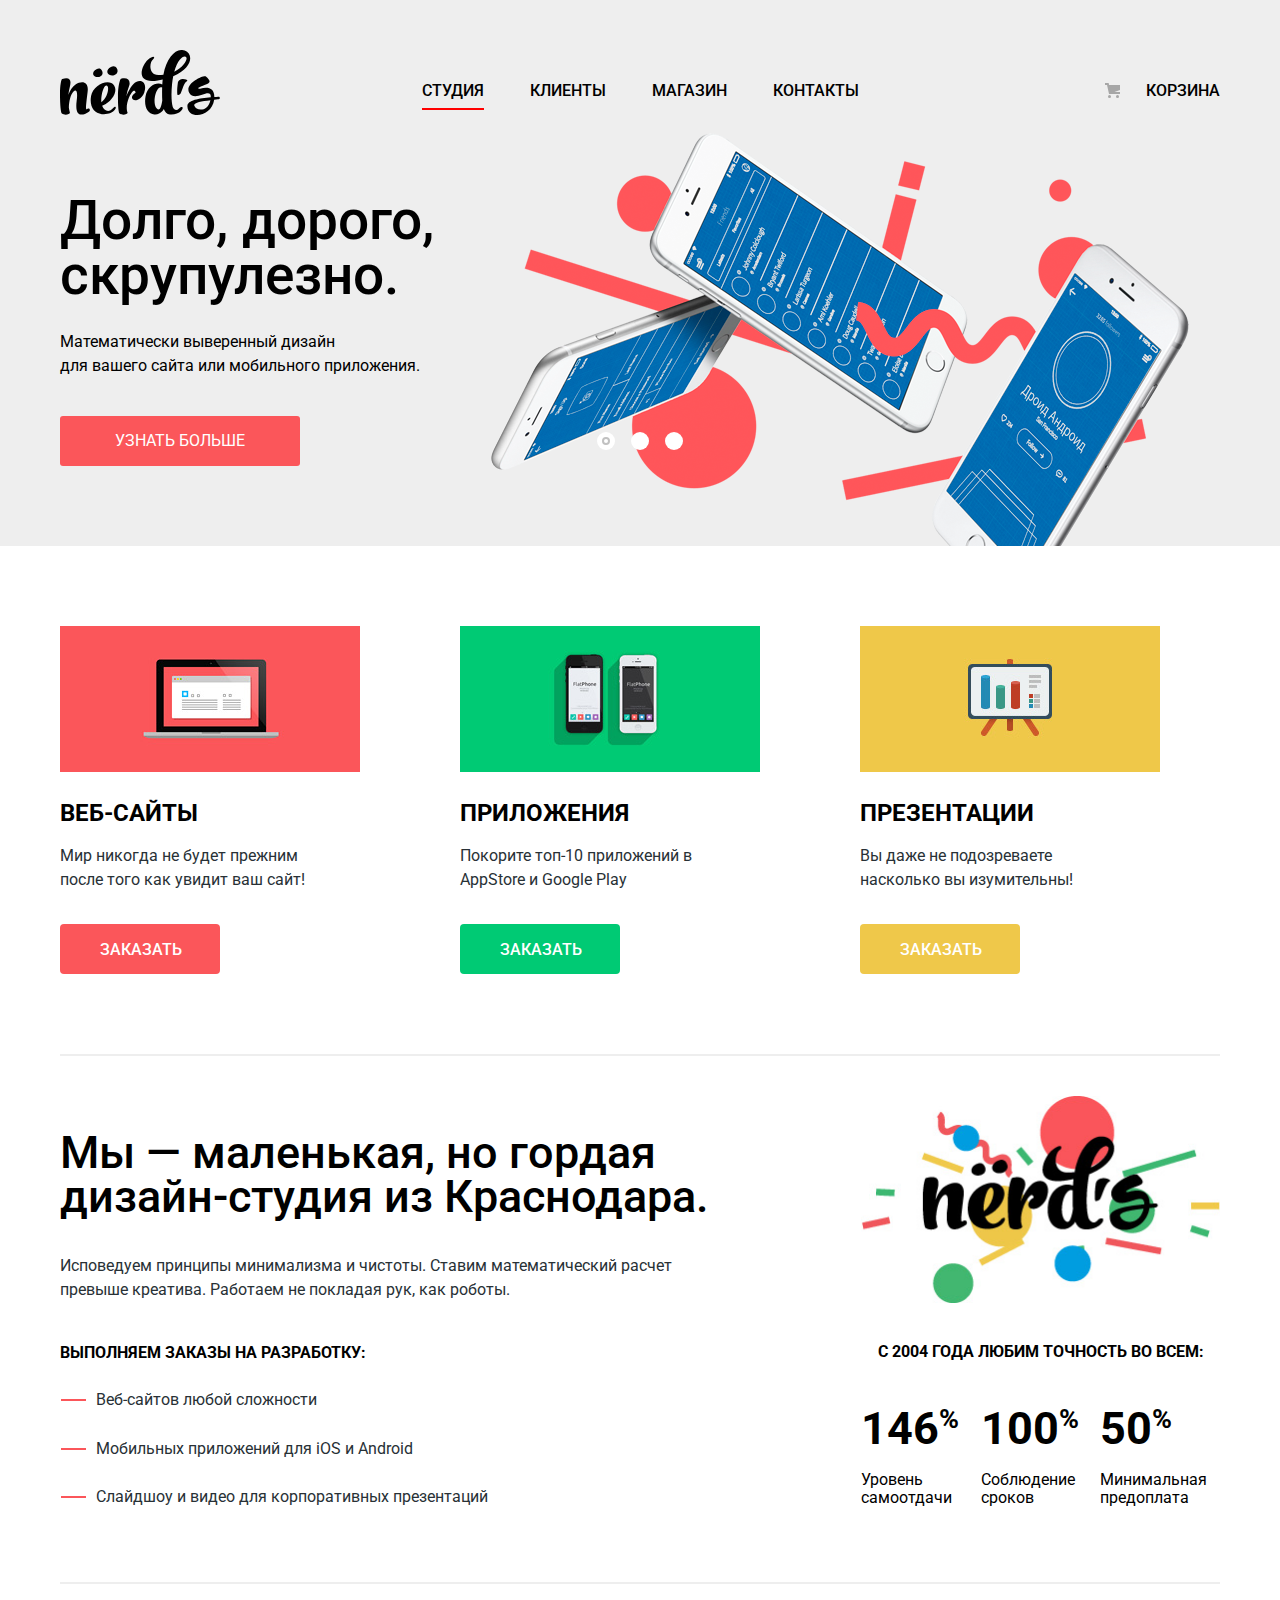
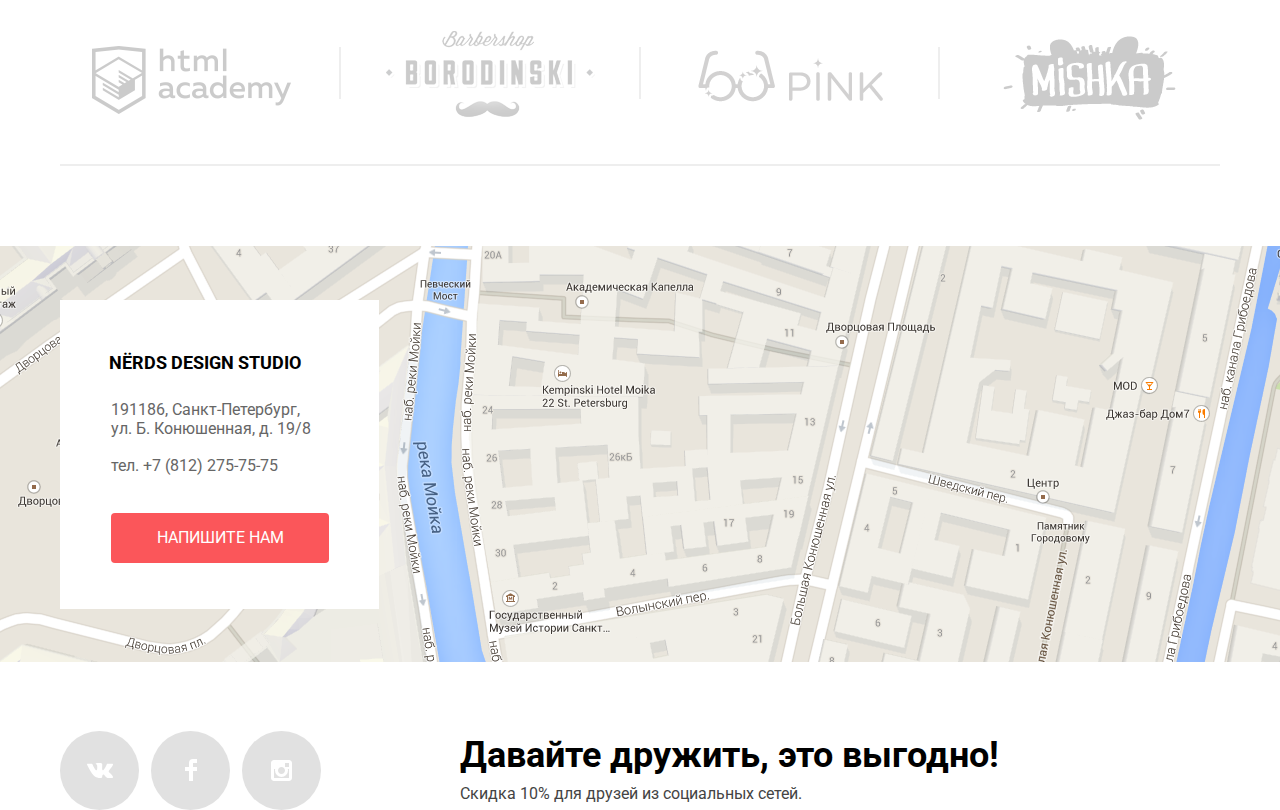
==== commit 5dde71b6: "Минимизация, фиксы" ====
--- a/index.html
+++ b/index.html
@@ -6,7 +6,7 @@
     <link href="https://fonts.googleapis.com/css?family=Roboto:400,500,700&amp;subset=cyrillic-ext" rel="stylesheet">
     <title>HTML Academy: Нёрдс Главная</title>
     <link type="text/css" href="css/normalize.css" rel="stylesheet" media="all" />
-    <link type="text/css" href="css/style.css" rel="stylesheet" media="all" />
+    <link type="text/css" href="css/style-min.css" rel="stylesheet" media="all" />
 </head>
 
 <body>
@@ -16,7 +16,7 @@
 
             <div class="main-header-logo">
                 <a class="site-logo">
-                    <img src="img/nerds-logo.png" width="160" height="65" alt="Логотип компании «Нёрдс»">
+                    <img src="img/nerds-logo.svg" width="160" height="65" alt="Логотип компании «Нёрдс»">
                 </a>
             </div>
 
@@ -36,39 +36,38 @@
         </header>
 
         <section class="slider template">
-            <div class="container">
-                <h2 class="visually-hidden">Преимущества</h2>
-                <input class="visually-hidden" type="radio" id="product-1" name="toggle" checked>
-                <input class="visually-hidden" type="radio" id="product-2" name="toggle">
-                <input class="visually-hidden" type="radio" id="product-3" name="toggle">
-                <div class="slider-controls">
-                    <label class="slider-controls-item slider-controls-item--1" for="product-1">Первый</label>
-                    <label class="slider-controls-item slider-controls-item--2" for="product-2">Второй</label>
-                    <label class="slider-controls-item slider-controls-item--3" for="product-3">Третий</label>
-                </div>
-                <ul class="slider-list">
-                    <li class="slider-item">
-                        <h3>Долго, дорого,<br> скрупулезно.</h3>
-                        <p>Математически выверенный дизайн<br> для вашего сайта или мобильного приложения.</p>
-                        <a class="slider-item-button button" href="#">Узнать больше</a>
-                    </li>
-                    <li class="slider-item">
-                        <h3>Любим математику как никто другой</h3>
-                        <p>Никакого креатива, только математические формулы для расчета идеальных пропорций.</p>
-                        <a class="slider-item-button button" href="#">Узнать больше</a>
-                    </li>
-                    <li class="slider-item">
-                        <h3>Только ночь,<br> только хардкор</h3>
-                        <p>Работать днем, как все? Мы против этого.<br> Ближе к полуночи работа только начинается.</p>
-                        <a class="slider-item-button button" href="#">Узнать больше</a>
-                    </li>
-                </ul>
-            </div>
+            <h2 class="visually-hidden">Преимущества</h2>
+            <input class="visually-hidden" type="radio" id="product-1" name="toggle" checked>
+            <input class="visually-hidden" type="radio" id="product-2" name="toggle">
+            <input class="visually-hidden" type="radio" id="product-3" name="toggle">
+            <div class="slider-controls">
+                <label class="slider-controls-item slider-controls-item--1" for="product-1">Первый</label>
+                <label class="slider-controls-item slider-controls-item--2" for="product-2">Второй</label>
+                <label class="slider-controls-item slider-controls-item--3" for="product-3">Третий</label>
+            </div>
+            <ul class="slider-list">
+                <li class="slider-item">
+                    <h3>Долго, дорого,<br> скрупулезно.</h3>
+                    <p>Математически выверенный дизайн<br> для вашего сайта или мобильного приложения.</p>
+                    <a class="slider-item-button button" href="#">Узнать больше</a>
+                </li>
+                <li class="slider-item">
+                    <h3>Любим математику как никто другой</h3>
+                    <p>Никакого креатива, только математические формулы для расчета идеальных пропорций.</p>
+                    <a class="slider-item-button button" href="#">Узнать больше</a>
+                </li>
+                <li class="slider-item">
+                    <h3>Только ночь,<br> только хардкор</h3>
+                    <p>Работать днем, как все? Мы против этого.<br> Ближе к полуночи работа только начинается.</p>
+                    <a class="slider-item-button button" href="#">Узнать больше</a>
+                </li>
+            </ul>
         </section>
     </div>
-    <main>
+
+    <main class="template">
         <!-- Услуги -->
-        <section class="services template">
+        <section class="services">
             <h2 class="visually-hidden">Наши услуги</h2>
             <article class="service-item">
                 <img src="img/illustration-1.png" width="300" height="146" alt="Веб-сайты">
@@ -89,7 +88,7 @@
                 <img src="img/illustration-3.png" width="300" height="146" alt="Презентации">
                 <h3>Презентации</h3>
                 <p>Вы даже не подозреваете насколько вы изумительны!</p>
-                    <a class="btn service-btn yellow" href="#">Заказать</a>
+                <a class="btn service-btn yellow" href="#">Заказать</a>
             </article>
         </section>
 
@@ -152,7 +151,7 @@
                 </li>
                 <li class="clients-element">
                     <a class="clients-link client2" href="#">
-                        <img class="clients-logo" src="img/logo-22.png" width="209" height="90" alt="Barbershop Borodinsky">
+                        <img class="clients-logo" src="img/logo-2.png" width="209" height="90" alt="Barbershop Borodinsky">
                     </a>
                 </li>
                 <li class="clients-element">
@@ -162,37 +161,32 @@
                 </li>
                 <li class="clients-element">
                     <a class="clients-link client4" href="#">
-                        <img class="clients-logo" src="img/logo-4.png" width="173" height="84"  alt="Mishka Handmade">
+                        <img class="clients-logo" src="img/logo-4.png" width="173" height="84" alt="Mishka Handmade">
                     </a>
                 </li>
             </ul>
         </section>
-
-       
     </main>
 
-     <section class="map-contacts">
-            <div id="map" class="map"></div>
-            <div class="template">
-                <address class="info-map">
-                <div class = "contacts">
+    <section class="map-contacts">
+        <div id="map" class="map"></div>
+        <div class="template">
+            <div class="info-map">
+                <div class="contacts">
                     <h3>Nёrds Design Studio</h3>
-
                     <p>191186, Санкт-Петербург,
                         <br>
                         ул. Б. Конюшенная, д. 19/8
                     </p>
-
                     <a href="tel:+78122757575"> тел. +7 (812) 275-75-75</a>
                     <a href="form.html" class="map-btn btn">Напишите нам</a>
-                    </div>
-                </address>
-            </div>
-            
-        </section>
+                </div>
+            </div>
+        </div>
+
+    </section>
     <!-- Подвал с соцсетями и скидкой -->
     <footer class="page-footer template">
-
         <ul class="info soc-list">
             <li class="soc-item">
                 <a class="social-button vk" href="#">
@@ -218,7 +212,7 @@
     </footer>
 
     <div class="popup-form-container">
-        <form action="post" class="popup-form">
+        <form action="post" class="popup-form" novalidate>
             <fieldset class="popup-form-field">
                 <legend class="popup-form-legend">Напишите нам</legend>
 
@@ -242,7 +236,6 @@
                 <div class="send-form">
                     <button type="submit" class="btn btn-form">Отправить</button>
                 </div>
-
 
                 <button type="button" class="close-cross">
                     <span class="visually-hidden">Скрыть форму </span>
@@ -251,7 +244,7 @@
         </form>
     </div>
     <script src="https://api-maps.yandex.ru/2.1/?lang=ru_RU&amp;apikey=<ваш API-ключ>" type="text/javascript"></script>
-    <script src ="js/main.js"></script>
+    <script src="js/main-min.js"></script>
 </body>
 
 </html>
--- a/css/style-min.css
+++ b/css/style-min.css
@@ -0,0 +1 @@
+html,body{height:100%}body{margin:0;padding:0;font-family:"Roboto","Arial",sans-serif}a{color:inherit}img{max-width:100%;height:auto}.template{width:1160px;margin-left:auto;margin-right:auto;padding-left:20px;padding-right:20px}.visually-hidden{border:0;clip:rect(0 0 0 0);height:1px;margin:-1px;overflow:hidden;padding:0;position:absolute;white-space:nowrap;width:1px}.top-bg{padding-top:50px;background-color:#eee;min-width:1200px}.main-header{display:flex;margin-bottom:-14px;align-items:center}.main-header-logo{width:160px}.site-logo:hover{opacity:.8}.site-logo:active{opacity:.4}.main-nav{margin-left:179px;margin-top:16px}.site-navigation{display:flex;flex-wrap:wrap;list-style-type:none;margin:0;padding:0}.nav-element{margin-left:23px;margin-right:23px;text-decoration:none}.cart{margin-left:auto;line-height:30px;margin-top:12px}.cart-link::before{position:absolute;content:url(../img/cart.svg);right:100px;top:65%;transform:translateY(-50%)}.nav-element a{font-size:16px;line-height:30px;text-transform:uppercase;text-decoration:none;transition:opacity 150ms,color 150ms;color:black;font-weight:500;display:inline-block}.site-navigation-current{padding-bottom:2px;border-bottom:2px solid red}.nav-element a[href]:hover,.nav-element a[href]:focus{color:#fb565a}.nav-element a[href]:active{color:gray}.cart-link{position:relative;font-family:"Roboto","Arial",sans-serif;font-size:16px;text-transform:uppercase;text-decoration:none;transition:opacity 250ms,color 250ms;font-weight:500}.cart-link[href]:hover,.cart[href]:focus{color:#fb565a}.cart-link[href]:active{color:gray;opacity:.3}.slider{position:relative;background-color:#eee}.slider-controls{position:absolute;left:50%;bottom:104px;z-index:100;width:160px;height:18px;text-align:center;font-size:0;transform:translateX(-50%)}.slider-controls label{position:relative;display:inline-block;width:18px;height:18px;padding:8px;border-radius:50%;cursor:pointer}.slider-controls label::after{content:"";position:absolute;top:8px;left:8px;z-index:1;width:18px;height:18px;background:#fff;border-radius:50%}.slider-list{padding-left:0;list-style:none}.slider-item{display:none;padding:72px 0 80px 0}.slider-item:nth-child(1){background-image:url(../img/slide1.png);background-repeat:no-repeat;background-position:93.2% 12px}.slider-item:nth-child(2){background-image:url(../img/slide2.png);background-repeat:no-repeat;background-position:100% 0}.slider-item:nth-child(3){background-image:url(../img/slide3.png);background-repeat:no-repeat;background-position:100% 20px}#product-1:checked~.slider-list .slider-item:nth-child(1){display:block}#product-2:checked~.slider-list .slider-item:nth-child(2){display:block}#product-3:checked~.slider-list .slider-item:nth-child(3){display:block}#product-1:checked~.slider-controls .slider-controls-item--1::before,#product-2:checked~.slider-controls .slider-controls-item--2::before,#product-3:checked~.slider-controls .slider-controls-item--3::before{content:"";position:absolute;left:50%;top:50%;z-index:2;width:4px;height:4px;margin:-4px;background-color:inherit;border:2px solid #c1c1c1;border-radius:50%}.slider-item h3{max-width:600px;margin:0;margin-bottom:27px;font-size:55px;line-height:55px;font-weight:500}.slider-item p{max-width:430px;margin:0;margin-bottom:38px;font-size:16px;line-height:24px}.button{display:block;width:240px;padding:16px 0;font-size:16px;line-height:18px;color:#fff;text-transform:uppercase;text-align:center;text-decoration:none;background-color:#fb565a;border-radius:3px;border:none}.button:hover,.button:focus{background-color:#e74246}.button:active{background-color:#d7373b;color:rgba(255,255,255,.3);box-shadow:0 3px rgba(0,0,0,.1) inset}.services{display:flex;justify-content:space-between;margin-top:80px;margin-bottom:40px;padding:0;padding-bottom:20px;padding-right:60px;border-bottom:2px solid #eee;box-sizing:border-box;flex-wrap:wrap}.service-item{width:300px;margin-bottom:60px}.service-item h3{margin:0;margin-top:18px;margin-bottom:13px;font-size:24px;line-height:36px;text-transform:uppercase}.service-item p{width:260px;margin:0;margin-bottom:32px;color:#283136;font-size:16px;line-height:24px}.btn{display:inline-block;padding:16px 40px;font-family:"Roboto","Arial",sans-serif;font-size:16px;line-height:18px;text-align:center;text-decoration:none;text-transform:uppercase;border:none;border-radius:4px;color:#fff;background-color:#fb565a;transition:background-color 250ms;outline:none;cursor:pointer}.service-btn{box-sizing:border-box;height:50px;width:160px;padding-top:17px;font-weight:500}.btn:hover{background-color:#e74246}.btn:focus{box-shadow:inset 0 3px 0 0 rgba(0,1,1,.1);background-color:#d7373b;color:rgba(255,255,255,.3)}.green{background-color:#00ca74}.green:hover{background-color:#00bc6c}.green:focus{box-shadow:inset 0 3px 0 0 rgba(0,1,1,.1);background-color:#00aa62;color:rgba(255,255,255,.3)}.yellow{background-color:#efc84a}.yellow:hover{background-color:#eab534}.yellow:focus{box-shadow:inset 0 3px 0 0 rgba(0,1,1,.1);background-color:#e5a722;color:rgba(255,255,255,.3)}.about-us-main{display:flex;justify-content:space-between;margin-bottom:47px;padding-bottom:70px;border-bottom:2px solid #eee}.about-us{width:760px}.about-us-slogan{margin:0;margin-bottom:35px;padding-top:35px;font-size:45px;line-height:44px;font-weight:500}.about-us-para{margin-top:0;margin-bottom:42px;color:#283136;font-size:16px;line-height:24px}.about-us-heading{margin:0;margin-bottom:29px;font-weight:700;text-transform:uppercase}.stats-heading{text-align:center}.about-us-list{margin:0;padding:0;list-style-type:none}.about-us-element{position:relative;margin-bottom:30px;padding-left:36px;color:#283136}.about-us-element:last-of-type{margin-bottom:0}.about-us-element::before{content:"";position:absolute;top:45%;left:1px;width:25px;height:2px;background-color:#fb565a}.about-us-info{width:380px;box-sizing:border-box;padding-left:21px}.about-us-logo{display:block;margin-bottom:40px}.stats{display:flex;margin-top:39px}.stats-column{display:flex;flex-direction:column;align-items:flex-start;margin-right:10px}.about-us__col:last-of-type{margin-right:0}.stats-column p{order:1;max-width:110px;height:25px;line-height:18px;font-size:16px}.stats-column .number{position:relative;order:0;font-size:45px;line-height:45px;font-weight:700;margin:0;margin-top:5px;margin-bottom:24px}.stats-column .percent{vertical-align:super;font-size:.6em;line-height:0}.clients-list{display:flex;flex-wrap:wrap;justify-content:space-between;margin:0;margin-bottom:5px;padding:auto;padding-bottom:34px;list-style-type:none}.clients-element{position:relative;margin-right:0}.clients-element:not(:last-of-type)::after{content:"";position:absolute;width:2px;height:52px;right:-20px;top:45%;transform:translateY(-50%);background-color:#eee}.clients-link{display:flex;flex-direction:column;justify-content:center;align-items:center;width:260px;margin-left:-39px;height:90px;opacity:.2;transition:opacity 200ms}.client1{padding-top:4px}.client4{padding-top:2px}.clients-link:hover{opacity:1}.clients-link:active{opacity:.1}.clients{border-bottom:2px solid #eee;padding-left:0;margin-bottom:55px}.map-contacts{background:url(../img/map.png) no-repeat 50% 50%;padding:25px 0;position:relative;min-height:416px}.map{width:100%;height:416px;border:none;position:absolute}.info-map{width:230px;background-color:#fff;padding-top:35px;padding-bottom:46px;padding-left:44px;padding-right:45px;margin-top:54px;position:absolute}.info-map a{text-decoration:none;margin-left:2px}.info-map h3{text-transform:uppercase;font-size:18px;margin-bottom:27px;color:black}.map-btn{margin-top:38px;padding:16px 0;width:218px}.info-map p{line-height:1.2;margin-left:2px;color:#666;padding-bottom:2px}.contacts{margin-left:5px;color:#666}.page-footer{display:flex;align-items:flex-start;margin-top:44px;margin-bottom:78px}.info{margin-right:50px;flex:1 0 auto;min-width:360px;max-width:560px}.discount{width:760px}.discount h2{margin:0;padding:0;margin-bottom:4px;font-size:36px;line-height:48px}.discount p{margin:0;padding:0;font-size:16px;line-height:22px;color:#444}.soc-list{display:flex;flex-wrap:wrap;padding-left:0;margin:0;margin-left:0;list-style-type:none}.soc-item{margin:0}.soc-item:not(:last-of-type){margin-right:12px}.social-button{display:block;width:79px;height:79px;border-radius:50%;background-color:#e1e1e1;transition:background-color 250ms}.vk{background-image:url("data:image/svg+xml,%3Csvg xmlns='http://www.w3.org/2000/svg' width='26' height='15' viewBox='0 0 26 15'%3E%3Cpath fill='%23FFF' d='M16.138 11.51c.956-.309 2.18 2.04 3.483 2.939.978.681 1.727.534 1.727.534l3.473-.05s1.815-.112.957-1.554c-.071-.12-.503-1.069-2.585-3.022-2.177-2.043-1.882-1.712.739-5.244 1.597-2.153 2.236-3.468 2.036-4.028-.192-.539-1.365-.399-1.365-.399L20.69.713c-.381.001-.704.119-.851.515-.003.004-.621 1.666-1.445 3.079-1.741 2.989-2.436 3.148-2.724 2.961-.661-.433-.494-1.737-.494-2.664 0-2.897.432-4.105-.846-4.417-.427-.104-.739-.172-1.828-.182-1.392-.021-2.574 0-3.244.329-.445.223-.786.712-.579.74.26.035.843.16 1.155.586.401.552.389 1.789.389 1.789s.229 3.411-.54 3.834c-.528.29-1.25-.302-2.803-3.016-.793-1.388-1.392-2.922-1.392-2.922s-.116-.285-.326-.441c-.25-.185-.6-.244-.6-.244L.848.684S.29.7.085.946c-.182.218-.015.668-.015.668s2.909 6.881 6.203 10.347c3.02 3.182 6.452 2.971 6.452 2.971h1.555s.469-.054.709-.312c.224-.24.214-.691.214-.691s-.031-2.109.935-2.419z'/%3E%3C/svg%3E");background-position:50% 50%;background-repeat:no-repeat}.vk:active{background-image:url("data:image/svg+xml,%3Csvg xmlns='http://www.w3.org/2000/svg' width='26' height='15' viewBox='0 0 26 15'%3E%3Cpath fill='%23FFF' opacity='0.3' d='M16.138 11.51c.956-.309 2.18 2.04 3.483 2.939.978.681 1.727.534 1.727.534l3.473-.05s1.815-.112.957-1.554c-.071-.12-.503-1.069-2.585-3.022-2.177-2.043-1.882-1.712.739-5.244 1.597-2.153 2.236-3.468 2.036-4.028-.192-.539-1.365-.399-1.365-.399L20.69.713c-.381.001-.704.119-.851.515-.003.004-.621 1.666-1.445 3.079-1.741 2.989-2.436 3.148-2.724 2.961-.661-.433-.494-1.737-.494-2.664 0-2.897.432-4.105-.846-4.417-.427-.104-.739-.172-1.828-.182-1.392-.021-2.574 0-3.244.329-.445.223-.786.712-.579.74.26.035.843.16 1.155.586.401.552.389 1.789.389 1.789s.229 3.411-.54 3.834c-.528.29-1.25-.302-2.803-3.016-.793-1.388-1.392-2.922-1.392-2.922s-.116-.285-.326-.441c-.25-.185-.6-.244-.6-.244L.848.684S.29.7.085.946c-.182.218-.015.668-.015.668s2.909 6.881 6.203 10.347c3.02 3.182 6.452 2.971 6.452 2.971h1.555s.469-.054.709-.312c.224-.24.214-.691.214-.691s-.031-2.109.935-2.419z'/%3E%3C/svg%3E");background-position:50% 50%;background-repeat:no-repeat}.fb{background-image:url("data:image/svg+xml,%3Csvg xmlns='http://www.w3.org/2000/svg' width='12' height='22' viewBox='0 0 12 22'%3E%3Cpath fill='%23FFF' d='M12 4V0H8a4 4 0 0 0-4 4v4H0v4h4v10h4V12h4V8H8V4h4z'/%3E%3C/svg%3E");background-position:50% 50%;background-repeat:no-repeat}.fb:active{background-image:url("data:image/svg+xml,%3Csvg xmlns='http://www.w3.org/2000/svg' width='12' height='22' viewBox='0 0 12 22'%3E%3Cpath fill='%23FFF' opacity ='0.3' d='M12 4V0H8a4 4 0 0 0-4 4v4H0v4h4v10h4V12h4V8H8V4h4z'/%3E%3C/svg%3E");background-position:50% 50%;background-repeat:no-repeat}.inst{background-image:url("data:image/svg+xml,%3Csvg xmlns='http://www.w3.org/2000/svg' width='21' height='21' viewBox='0 0 21 21'%3E%3Cpath fill='%23FFF' d='M18 0H3C1.35 0 0 1.35 0 3v15c0 1.65 1.35 3 3 3h15c1.65 0 3-1.35 3-3V3c0-1.65-1.35-3-3-3zm-7.5 7c1.93 0 3.5 1.57 3.5 3.5S12.43 14 10.5 14 7 12.43 7 10.5 8.57 7 10.5 7zM18 18H3V9h1.181A6.504 6.504 0 0 0 4 10.5a6.5 6.5 0 1 0 13 0 6.45 6.45 0 0 0-.181-1.5H18v9zm0-11h-4V3h4v4z'/%3E%3C/svg%3E");background-position:50% 50%;background-repeat:no-repeat}.inst:active{background-image:url("data:image/svg+xml,%3Csvg xmlns='http://www.w3.org/2000/svg' width='21' height='21' viewBox='0 0 21 21'%3E%3Cpath fill='%23FFF' opacity ='0.3' d='M18 0H3C1.35 0 0 1.35 0 3v15c0 1.65 1.35 3 3 3h15c1.65 0 3-1.35 3-3V3c0-1.65-1.35-3-3-3zm-7.5 7c1.93 0 3.5 1.57 3.5 3.5S12.43 14 10.5 14 7 12.43 7 10.5 8.57 7 10.5 7zM18 18H3V9h1.181A6.504 6.504 0 0 0 4 10.5a6.5 6.5 0 1 0 13 0 6.45 6.45 0 0 0-.181-1.5H18v9zm0-11h-4V3h4v4z'/%3E%3C/svg%3E");background-position:50% 50%;background-repeat:no-repeat}.social-button:hover{background-color:#e74246}.social-button:focus{box-shadow:inset 0 3px 0 0 rgba(0,1,1,.1);background-color:#d7373b}.social-button:active{background-color:#d7373b;box-shadow:inset 0 3px 0 0 rgba(0,1,1,.1)}.popup-form-container{position:fixed;width:960px;background-color:#fff;box-shadow:-45px 0 45px -40px rgba(0,0,0,.65),45px 0 45px -40px rgba(0,0,0,.65),0 14px 30px 2px rgba(0,0,0,.2);top:50%;left:50%;transform:translate(-50%,-50%)}@keyframes popup-open{0%{transform:translate(-50%,100%)}50%{transform:translate(-50%,-65%)}100%{transform:translate(-50%,-50%)}}.popup-form-container{display:none}.show{display:block;animation:popup-open 750ms ease}.modal-error{animation:shake 0.8s ease}@keyframes shake{0%,100%{transform:translate(-50%,-50%)}10%,30%,50%,70%,90%{transform:translate(-45%,-50%)}20%,40%,60%,80%{transform:translate(-55%,-50%)}}.popup-form-legend{float:left;margin:0;margin-bottom:47px;font-size:45px;line-height:1;font-weight:700}.popup-form-field{width:760px;margin:0 auto;padding:70px 0 45px;border:none}.form-input{display:flex;margin-bottom:25px;flex-wrap:wrap;justify-content:space-between;clear:both}.form-input-data{display:flex;flex-direction:column;width:360px}.form-input-data:hover{border-color:red}.form-message{width:760px;margin-bottom:40px}.text-input{font-size:16px;line-height:18px;font-weight:700;letter-spacing:normal}.text-field{display:block;width:100%;box-sizing:border-box;margin:0;margin-top:10px;padding:14px;border:2px solid rgba(68,68,68,.2);border-radius:3px;font-family:inherit;font-size:16px;line-height:18px;color:#444;background-color:transparent;resize:none;outline:none}.text-field:hover{border-color:#b4b9bb}.text-field:focus::placeholder,.text-field:focus{border-color:#000;color:#000}.text-field:invalid{border-color:#e74246;color:#e74246}.btn-form{width:260px}.close-cross{position:absolute;width:21px;height:21px;font-size:0;background-color:transparent;border:0;cursor:pointer;top:80px;right:90px;opacity:.3}.close-cross:hover{opacity:1}.close-cross:active{opacity:.1}.close-cross::before,.close-cross::after{content:"";top:9px;right:-4px;position:absolute;width:29px;height:4px;background-color:red}.close-cross::before{transform:rotate(45deg)}.close-cross::after{transform:rotate(-45deg)}.catalog-grid{display:flex;justify-content:space-between;margin-top:40px}fieldset{border:none}.catalog-name{margin-left:auto;margin-right:auto;padding-bottom:67px;padding-top:33px;margin-bottom:30px;margin-top:14px}.catalog-name h1{font-size:55px;font-weight:500;text-align:center}.filter-item{padding:0;margin:0;border:none;width:260px;margin-bottom:59px}.range-filter{width:260px;margin-top:51px}.filter-item legend{font-size:19px;line-height:25px;text-transform:uppercase;font-weight:700}.range-controls{position:relative;height:41px;margin-bottom:14px;padding-top:39px;padding-right:20px;padding-left:20px;background-color:#eee;border-radius:3px}.range-controls .scale{height:2px;background:#d7dcde}.range-controls .bar{width:70%;height:2px;background:#00ca74}.range-controls .toggle{position:absolute;top:30px;left:0;width:4px;height:4px;padding:0;border:8px solid #fff;background-color:#ababab;box-shadow:0 2px 1px 0 #cfcfcf;border-radius:50%;cursor:pointer}.range-controls .toggle-min{left:18px}.range-controls .toggle-max{left:160px}.price-controls{font-size:0}.price-controls label{display:inline-block;width:50%;font-size:16px;text-transform:uppercase}.price-controls input{width:60px;padding:10px 10px;margin-left:8px;font-family:Roboto,Arial,sans-serif;font-size:16px;text-align:center;color:#283136;border:none;border-radius:3px;background:#eee}.max-price{text-align:right}.filters{padding-top:17px}.filter{margin:0;padding:0}.filter-list{font-size:16px;padding-left:36px;margin-top:9px;list-style-type:none;color:#283136;margin-bottom:51px}.filter-list li{margin-bottom:22px}.filter-field{padding:0;border:none;margin:0}.filter-legend{margin-bottom:13px;text-transform:uppercase;font-size:18px;font-weight:700}.slider-legend{font-size:28px}.filter-option label{position:relative;display:block;cursor:pointer;user-select:none}.filter-input-checkbox + label::before{content:"";opacity:.4;position:absolute;left:-35px;top:-3px;width:26px;height:23px;background-image:url(../img/checkbox-off.svg);background-repeat:no-repeat;background-position:0 0}.filter-input-checkbox:checked + label::before{content:"";opacity:.4;position:absolute;top:-3px;left:-35px;width:26px;height:23px;background-image:url(../img/checkbox-on.svg);background-repeat:no-repeat;background-position:0 0}.filter-input-checkbox:checked + label:hover::before{content:"";position:absolute;top:-3px;left:-35px;width:26px;height:23px;background-image:url(../img/checkbox-on.svg);background-repeat:no-repeat;background-position:0 0;opacity:1}.filter-input-checkbox + label:hover::before{content:"";position:absolute;top:-3px;left:-35px;width:26px;height:23px;background-image:url(../img/checkbox-off.svg);background-repeat:no-repeat;background-position:0 0;opacity:1}.filter-new + label::before{content:"";opacity:.4;position:absolute;left:-35px;top:-2px;width:26px;height:23px;background-image:url(../img/checkbox-off.svg);background-repeat:no-repeat;background-position:0 0}.filter-new:checked + label::before{content:"";opacity:.4;position:absolute;top:-2px;left:-35px;width:26px;height:23px;background-image:url(../img/checkbox-on.svg);background-repeat:no-repeat;background-position:0 0}.filter-new:checked + label:hover::before{content:"";position:absolute;top:-2px;left:-35px;width:26px;height:23px;background-image:url(../img/checkbox-on.svg);background-repeat:no-repeat;background-position:0 0;opacity:1}.filter-new + label:hover::before{content:"";position:absolute;top:-2px;left:-35px;width:26px;height:23px;background-image:url(../img/checkbox-off.svg);background-repeat:no-repeat;background-position:0 0;opacity:1}.filter-gallery + label::before{content:"";opacity:.4;position:absolute;left:-35px;top:-2px;width:26px;height:23px;background-image:url(../img/checkbox-off.svg);background-repeat:no-repeat;background-position:0 0}.filter-gallery:checked + label::before{content:"";opacity:.4;position:absolute;top:-2px;left:-35px;width:26px;height:23px;background-image:url(../img/checkbox-on.svg);background-repeat:no-repeat;background-position:0 0}.filter-gallery:checked + label:hover::before{content:"";position:absolute;top:-2px;left:-35px;width:26px;height:23px;background-image:url(../img/checkbox-on.svg);background-repeat:no-repeat;background-position:0 0;opacity:1}.filter-gallery + label:hover::before{content:"";position:absolute;top:-2px;left:-35px;width:26px;height:23px;background-image:url(../img/checkbox-off.svg);background-repeat:no-repeat;background-position:0 0;opacity:1}.filter-input-radio:checked + label::before{content:"";opacity:.4;position:absolute;top:-4px;left:-35px;width:25px;height:25px;background-image:url(../img/radio-on.svg);background-repeat:no-repeat;background-position:0 0}.filter-input-radio + label::before{content:"";opacity:.4;position:absolute;top:-4px;left:-35px;width:25px;height:25px;background-image:url(../img/radio-off.svg);background-repeat:no-repeat;background-position:0 0}.filter-input-radio:checked + label:hover::before{content:"";position:absolute;top:-4px;left:-35px;width:25px;height:25px;background-image:url(../img/radio-on.svg);background-repeat:no-repeat;background-position:0 0;opacity:1}.filter-input-radio + label:hover::before{content:"";position:absolute;top:-4px;left:-35px;width:25px;height:25px;background-image:url(../img/radio-off.svg);background-repeat:no-repeat;background-position:0 0;opacity:1}input:disabled + label{opacity:.3}.grey{width:260px;height:50px;background-color:#eee;color:black;font-weight:700;margin-left:0;margin-top:-1px}.grey:hover{background-color:#dfdfdf}.grey:focus{box-shadow:inset 0 3px 0 0 rgba(0,1,1,.1);background-color:#d5d5d5;color:rgba(0,0,0,.3)}.catalog{width:760px;margin-bottom:8px}.sorting{display:flex;flex-wrap:wrap;align-items:center;padding-top:7px;margin-bottom:43px}.sorting-heading{min-width:200px;margin:0;margin-right:auto;text-transform:uppercase;font-size:18px}.sorting-list{display:flex;flex-wrap:wrap;margin-top:0;margin-bottom:0;list-style-type:none}.sorting-element{margin-right:26px}.sorting-link{padding:14px 0;font-size:14px;line-height:18px;text-transform:uppercase;text-decoration:none;opacity:.3;transition:opacity 150ms}.sorting-link:hover,.sorting-link:focus{opacity:.6}.sorting-link:active,.sorting-link-active{opacity:1}.sorting-arrows{list-style-type:none;display:flex;margin:0;padding:0}.sorting-arrows a{position:relative;display:inline-block;padding:14px 10px;width:11px;height:11px;text-decoration:none;opacity:.2}.sorting-arrows a::before{position:absolute;content:"";width:0;height:0;border-style:solid}.up::before{border-width:0 6px 11px 6px;border-color:transparent transparent #000 transparent;margin-left:9px;margin-top:2px}.down::before{width:0;height:0;border-style:solid;border-width:11px 6px 0 6px;border-color:#000 transparent transparent transparent;margin-left:11px;margin-top:2px}.sorting-arrows a:hover{opacity:.5}.sorting-arrows a:focus,.sorting-arrows a:active{opacity:1}.catalog-list{display:flex;flex-wrap:wrap;justify-content:space-between;margin-bottom:28px;list-style-type:none;width:760px;padding:0}.catalog-item{position:relative;width:360px;margin-bottom:33px;transition:box-shadow 150ms ease-in;padding-top:40px}.catalog-item:only-of-type{margin-bottom:0}.catalog-item:hover,.catalog-item:focus{box-shadow:0 6px 15px 0 rgba(0,1,1,.25)}.catalog-item::before{content:"";position:absolute;width:100%;height:40px;top:0;border-radius:5px 5px 0 0;background:#e9e9e9 url("data:image/svg+xml;utf8,%3Csvg xmlns='http://www.w3.org/2000/svg' fill='%23fff'%3E%3Ccircle r='7' cx='23' cy='50%'/%3E%3Ccircle r='7' cx='46' cy='50%'/%3E%3Ccircle r='7' cx='69' cy='50%25'/%3E%3C/svg%3E%0A");transition:opacity 100ms ease-in}.catalog-item:hover::before,.catalog-item:focus::before{background-color:#4d4d4d;border-bottom:1px solid #4d4d4d}.item-image{display:block;outline:1px solid #e5e5e5;outline-offset:-1px;background-color:#e9e9e9}.popup-info{position:absolute;width:360px;bottom:0;padding-top:14px;padding-bottom:43px;background-color:#eee;opacity:0;transition:opacity 150ms ease-in;margin:0 auto;text-align:center}.info-btn{box-sizing:border-box;width:200px;margin-top:14px}.catalog-item:hover .popup-info,.catalog-item:focus .popup-info{opacity:1}.popup-info h3{font-size:18px;padding-top:0;margin-bottom:20px;text-transform:uppercase}.popup-info p{color:#666;line-height:1.13;padding-left:4px}.pages{display:flex;flex-wrap:wrap;padding:0;list-style-type:none}.pages-element{padding:16px 0;margin-right:11px;margin-bottom:10px}.pages-element:last-of-type{margin-right:0}.pages-link{padding:16px 21px 15px 20px;border-radius:3px;font-size:16px;line-height:18px;font-weight:500;text-decoration:none;background-color:#eee}.pages-link[href]:hover,.pages-link[href]:focus{background-color:#dfdfdf}.pages-link[href]:active{color:#959595;box-shadow:inset 0 3px 0 0 #bfbfbf;background-color:#d5d5d5}.pages-current{box-shadow:inset 0 0 0 3px #dbdbdb;background-color:white}.pages-next{padding-left:78px;padding-right:78px;text-transform:uppercase}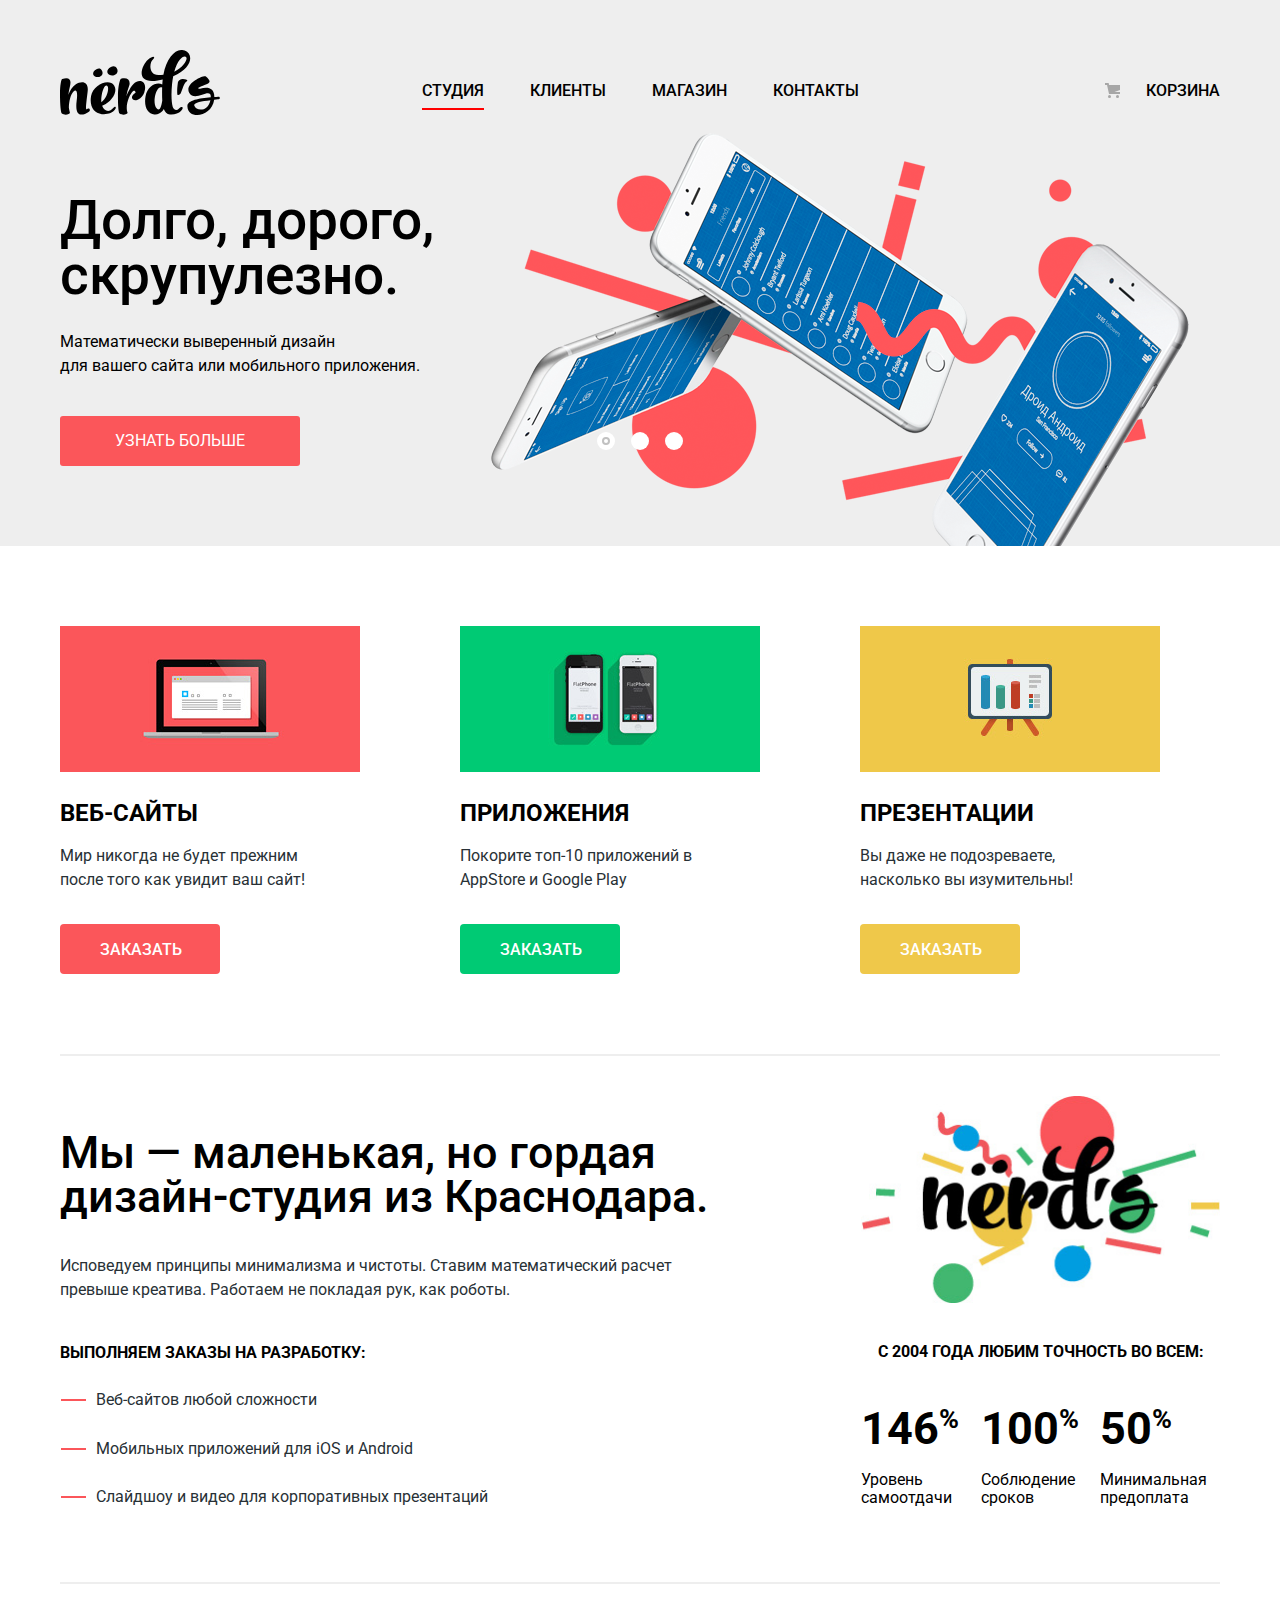
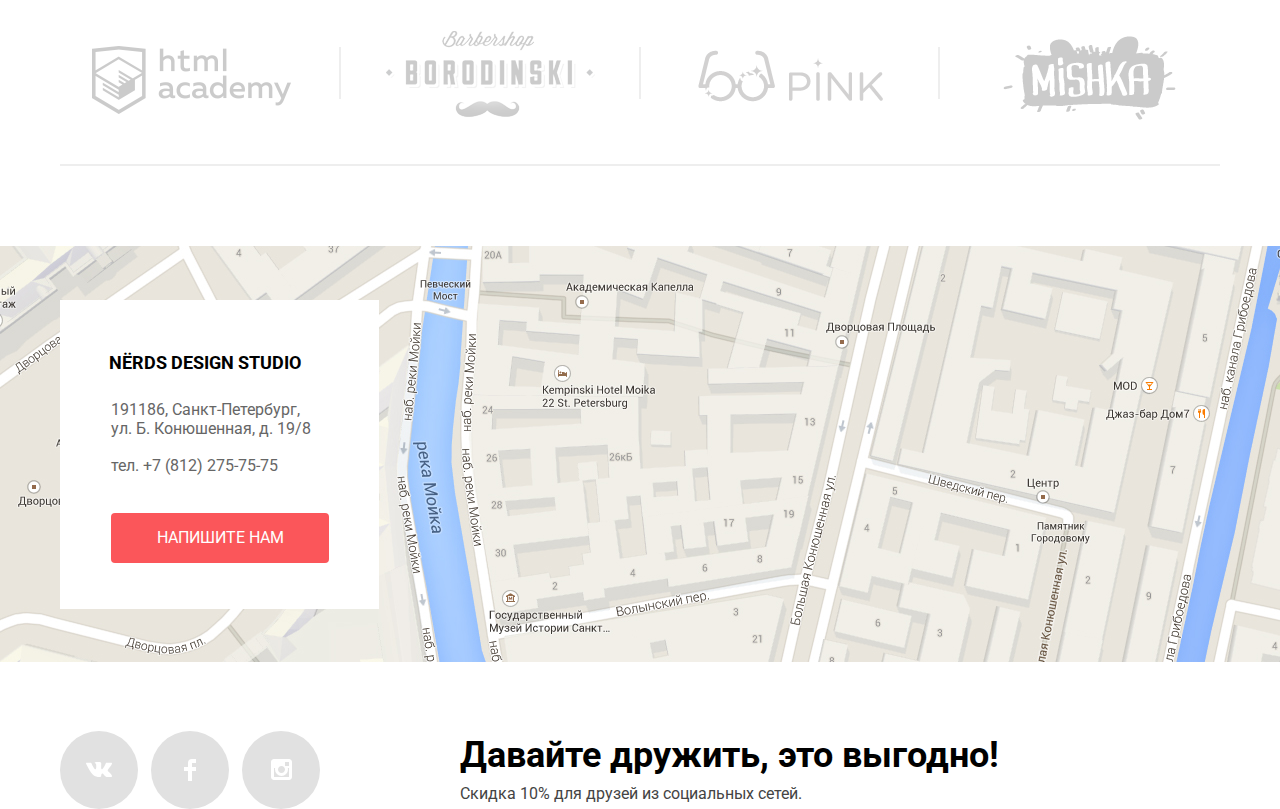
==== commit 835458a9: "2-я попытка защиты" ====
--- a/index.html
+++ b/index.html
@@ -66,31 +66,27 @@
     </div>
 
     <main class="template">
-        <!-- Услуги -->
-        <section class="services">
-            <h2 class="visually-hidden">Наши услуги</h2>
-            <article class="service-item">
-                <img src="img/illustration-1.png" width="300" height="146" alt="Веб-сайты">
+
+        <ul class="services">
+            <li class="service-item">
+                <img src="img/illustration-1.jpg" width="300" height="146" alt="Веб-сайты">
                 <h3>Веб-сайты</h3>
                 <p>Мир никогда не будет прежним после того как увидит ваш сайт!</p>
-                <a class="btn service-btn" href="#">Заказать</a>
-            </article>
-
-            <article class="service-item">
-                <img src="img/illustration-2.png" width="300" height="146" alt="Приложения">
+                <a href="#" class="btn service-btn">Заказать</a>
+            </li>
+            <li class="service-item">
+                <img src="img/illustration-2.jpg" width="300" height="146" alt="Приложения">
                 <h3>Приложения</h3>
                 <p>Покорите топ-10 приложений в AppStore и Google Play</p>
-                <a class="btn service-btn green" href="#">Заказать</a>
-            </article>
-
-
-            <article class="service-item">
-                <img src="img/illustration-3.png" width="300" height="146" alt="Презентации">
+                <a href="#" class="btn service-btn green">Заказать</a>
+            </li>
+            <li class="service-item">
+                <img src="img/illustration-3.jpg" width="300" height="146" alt="Презентации">
                 <h3>Презентации</h3>
-                <p>Вы даже не подозреваете насколько вы изумительны!</p>
-                <a class="btn service-btn yellow" href="#">Заказать</a>
-            </article>
-        </section>
+                <p>Вы даже не подозреваете, насколько вы изумительны!</p>
+                <a href="#" class="btn service-btn yellow">Заказать</a>
+            </li>
+        </ul>
 
         <section class="about-us-main">
             <div class="about-us">
@@ -99,7 +95,7 @@
                     Мы — маленькая, но гордая дизайн-студия из Краснодара.
                 </h2>
                 <p class="about-us-para">
-                    Исповедуем принципы минимализма и чистоты. Ставим математический расчет <br> превыше креатива. Работаем не покладая рук, как роботы.
+                    Исповедуем принципы минимализма и чистоты. Ставим математический расчет превыше креатива. Работаем не покладая рук, как роботы.
                 </p>
                 <h4 class="about-us-heading">
                     Выполняем заказы на разработку:
@@ -118,7 +114,7 @@
             </div>
 
             <div class="about-us-info">
-                <img class="about-us-logo" src="img/nerds-illustration.png" alt="Лого Nёрдс">
+                <img class="about-us-logo" src="img/nerds-illustration.jpg" alt="Лого Nёрдс" width="360" height="208">
                 <h4 class="about-us-heading stats-heading">
                     С 2004 года любим точность во всем:
                 </h4>
@@ -145,7 +141,7 @@
             <h2 class="visually-hidden">Наши клиенты</h2>
             <ul class="clients-list">
                 <li class="clients-element">
-                    <a class="clients-link client1" href="#">
+                    <a class="clients-link client1" href="https://htmlacademy.ru/intensive/htmlcss">
                         <img class="clients-logo" src="img/logo-1.png" width="199" height="68" alt="HTML Academy">
                     </a>
                 </li>
@@ -175,7 +171,6 @@
                 <div class="contacts">
                     <h3>Nёrds Design Studio</h3>
                     <p>191186, Санкт-Петербург,
-                        <br>
                         ул. Б. Конюшенная, д. 19/8
                     </p>
                     <a href="tel:+78122757575"> тел. +7 (812) 275-75-75</a>
@@ -191,16 +186,25 @@
             <li class="soc-item">
                 <a class="social-button vk" href="#">
                     <span class="visually-hidden">Вконтакте</span>
+                    <svg xmlns="http://www.w3.org/2000/svg" width="26" height="15" viewBox="0 0 26 15">
+                        <path fill="#FFF" d="M16.138 11.51c.956-.309 2.18 2.04 3.483 2.939.978.681 1.727.534 1.727.534l3.473-.05s1.815-.112.957-1.554c-.071-.12-.503-1.069-2.585-3.022-2.177-2.043-1.882-1.712.739-5.244 1.597-2.153 2.236-3.468 2.036-4.028-.192-.539-1.365-.399-1.365-.399L20.69.713c-.381.001-.704.119-.851.515-.003.004-.621 1.666-1.445 3.079-1.741 2.989-2.436 3.148-2.724 2.961-.661-.433-.494-1.737-.494-2.664 0-2.897.432-4.105-.846-4.417-.427-.104-.739-.172-1.828-.182-1.392-.021-2.574 0-3.244.329-.445.223-.786.712-.579.74.26.035.843.16 1.155.586.401.552.389 1.789.389 1.789s.229 3.411-.54 3.834c-.528.29-1.25-.302-2.803-3.016-.793-1.388-1.392-2.922-1.392-2.922s-.116-.285-.326-.441c-.25-.185-.6-.244-.6-.244L.848.684S.29.7.085.946c-.182.218-.015.668-.015.668s2.909 6.881 6.203 10.347c3.02 3.182 6.452 2.971 6.452 2.971h1.555s.469-.054.709-.312c.224-.24.214-.691.214-.691s-.031-2.109.935-2.419z"/>
+                    </svg>
                 </a>
             </li>
             <li class="soc-item">
                 <a class="social-button fb" href="#">
                     <span class="visually-hidden">Фейсбук</span>
+                    <svg xmlns="http://www.w3.org/2000/svg" width="12" height="22" viewBox="0 0 12 22">
+                        <path fill="#FFF" d="M12 4V0H8a4 4 0 0 0-4 4v4H0v4h4v10h4V12h4V8H8V4h4z"/>
+                    </svg>
                 </a>
             </li>
             <li class="soc-item">
                 <a class="social-button inst" href="#">
                     <span class="visually-hidden">Инстаграм</span>
+                    <svg xmlns="http://www.w3.org/2000/svg" width="21" height="21" viewBox="0 0 21 21">
+                        <path fill="#FFF" d="M18 0H3C1.35 0 0 1.35 0 3v15c0 1.65 1.35 3 3 3h15c1.65 0 3-1.35 3-3V3c0-1.65-1.35-3-3-3zm-7.5 7c1.93 0 3.5 1.57 3.5 3.5S12.43 14 10.5 14 7 12.43 7 10.5 8.57 7 10.5 7zM18 18H3V9h1.181A6.504 6.504 0 0 0 4 10.5a6.5 6.5 0 1 0 13 0 6.45 6.45 0 0 0-.181-1.5H18v9zm0-11h-4V3h4v4z"/>
+                    </svg>
                 </a>
             </li>
         </ul>
@@ -243,7 +247,7 @@
             </fieldset>
         </form>
     </div>
-    <script src="https://api-maps.yandex.ru/2.1/?lang=ru_RU&amp;apikey=<ваш API-ключ>" type="text/javascript"></script>
+    <script src="https://api-maps.yandex.ru/2.1/?lang=ru_RU" type="text/javascript"></script>
     <script src="js/main-min.js"></script>
 </body>
 
--- a/css/style-min.css
+++ b/css/style-min.css
@@ -1 +1 @@
-html,body{height:100%}body{margin:0;padding:0;font-family:"Roboto","Arial",sans-serif}a{color:inherit}img{max-width:100%;height:auto}.template{width:1160px;margin-left:auto;margin-right:auto;padding-left:20px;padding-right:20px}.visually-hidden{border:0;clip:rect(0 0 0 0);height:1px;margin:-1px;overflow:hidden;padding:0;position:absolute;white-space:nowrap;width:1px}.top-bg{padding-top:50px;background-color:#eee;min-width:1200px}.main-header{display:flex;margin-bottom:-14px;align-items:center}.main-header-logo{width:160px}.site-logo:hover{opacity:.8}.site-logo:active{opacity:.4}.main-nav{margin-left:179px;margin-top:16px}.site-navigation{display:flex;flex-wrap:wrap;list-style-type:none;margin:0;padding:0}.nav-element{margin-left:23px;margin-right:23px;text-decoration:none}.cart{margin-left:auto;line-height:30px;margin-top:12px}.cart-link::before{position:absolute;content:url(../img/cart.svg);right:100px;top:65%;transform:translateY(-50%)}.nav-element a{font-size:16px;line-height:30px;text-transform:uppercase;text-decoration:none;transition:opacity 150ms,color 150ms;color:black;font-weight:500;display:inline-block}.site-navigation-current{padding-bottom:2px;border-bottom:2px solid red}.nav-element a[href]:hover,.nav-element a[href]:focus{color:#fb565a}.nav-element a[href]:active{color:gray}.cart-link{position:relative;font-family:"Roboto","Arial",sans-serif;font-size:16px;text-transform:uppercase;text-decoration:none;transition:opacity 250ms,color 250ms;font-weight:500}.cart-link[href]:hover,.cart[href]:focus{color:#fb565a}.cart-link[href]:active{color:gray;opacity:.3}.slider{position:relative;background-color:#eee}.slider-controls{position:absolute;left:50%;bottom:104px;z-index:100;width:160px;height:18px;text-align:center;font-size:0;transform:translateX(-50%)}.slider-controls label{position:relative;display:inline-block;width:18px;height:18px;padding:8px;border-radius:50%;cursor:pointer}.slider-controls label::after{content:"";position:absolute;top:8px;left:8px;z-index:1;width:18px;height:18px;background:#fff;border-radius:50%}.slider-list{padding-left:0;list-style:none}.slider-item{display:none;padding:72px 0 80px 0}.slider-item:nth-child(1){background-image:url(../img/slide1.png);background-repeat:no-repeat;background-position:93.2% 12px}.slider-item:nth-child(2){background-image:url(../img/slide2.png);background-repeat:no-repeat;background-position:100% 0}.slider-item:nth-child(3){background-image:url(../img/slide3.png);background-repeat:no-repeat;background-position:100% 20px}#product-1:checked~.slider-list .slider-item:nth-child(1){display:block}#product-2:checked~.slider-list .slider-item:nth-child(2){display:block}#product-3:checked~.slider-list .slider-item:nth-child(3){display:block}#product-1:checked~.slider-controls .slider-controls-item--1::before,#product-2:checked~.slider-controls .slider-controls-item--2::before,#product-3:checked~.slider-controls .slider-controls-item--3::before{content:"";position:absolute;left:50%;top:50%;z-index:2;width:4px;height:4px;margin:-4px;background-color:inherit;border:2px solid #c1c1c1;border-radius:50%}.slider-item h3{max-width:600px;margin:0;margin-bottom:27px;font-size:55px;line-height:55px;font-weight:500}.slider-item p{max-width:430px;margin:0;margin-bottom:38px;font-size:16px;line-height:24px}.button{display:block;width:240px;padding:16px 0;font-size:16px;line-height:18px;color:#fff;text-transform:uppercase;text-align:center;text-decoration:none;background-color:#fb565a;border-radius:3px;border:none}.button:hover,.button:focus{background-color:#e74246}.button:active{background-color:#d7373b;color:rgba(255,255,255,.3);box-shadow:0 3px rgba(0,0,0,.1) inset}.services{display:flex;justify-content:space-between;margin-top:80px;margin-bottom:40px;padding:0;padding-bottom:20px;padding-right:60px;border-bottom:2px solid #eee;box-sizing:border-box;flex-wrap:wrap}.service-item{width:300px;margin-bottom:60px}.service-item h3{margin:0;margin-top:18px;margin-bottom:13px;font-size:24px;line-height:36px;text-transform:uppercase}.service-item p{width:260px;margin:0;margin-bottom:32px;color:#283136;font-size:16px;line-height:24px}.btn{display:inline-block;padding:16px 40px;font-family:"Roboto","Arial",sans-serif;font-size:16px;line-height:18px;text-align:center;text-decoration:none;text-transform:uppercase;border:none;border-radius:4px;color:#fff;background-color:#fb565a;transition:background-color 250ms;outline:none;cursor:pointer}.service-btn{box-sizing:border-box;height:50px;width:160px;padding-top:17px;font-weight:500}.btn:hover{background-color:#e74246}.btn:focus{box-shadow:inset 0 3px 0 0 rgba(0,1,1,.1);background-color:#d7373b;color:rgba(255,255,255,.3)}.green{background-color:#00ca74}.green:hover{background-color:#00bc6c}.green:focus{box-shadow:inset 0 3px 0 0 rgba(0,1,1,.1);background-color:#00aa62;color:rgba(255,255,255,.3)}.yellow{background-color:#efc84a}.yellow:hover{background-color:#eab534}.yellow:focus{box-shadow:inset 0 3px 0 0 rgba(0,1,1,.1);background-color:#e5a722;color:rgba(255,255,255,.3)}.about-us-main{display:flex;justify-content:space-between;margin-bottom:47px;padding-bottom:70px;border-bottom:2px solid #eee}.about-us{width:760px}.about-us-slogan{margin:0;margin-bottom:35px;padding-top:35px;font-size:45px;line-height:44px;font-weight:500}.about-us-para{margin-top:0;margin-bottom:42px;color:#283136;font-size:16px;line-height:24px}.about-us-heading{margin:0;margin-bottom:29px;font-weight:700;text-transform:uppercase}.stats-heading{text-align:center}.about-us-list{margin:0;padding:0;list-style-type:none}.about-us-element{position:relative;margin-bottom:30px;padding-left:36px;color:#283136}.about-us-element:last-of-type{margin-bottom:0}.about-us-element::before{content:"";position:absolute;top:45%;left:1px;width:25px;height:2px;background-color:#fb565a}.about-us-info{width:380px;box-sizing:border-box;padding-left:21px}.about-us-logo{display:block;margin-bottom:40px}.stats{display:flex;margin-top:39px}.stats-column{display:flex;flex-direction:column;align-items:flex-start;margin-right:10px}.about-us__col:last-of-type{margin-right:0}.stats-column p{order:1;max-width:110px;height:25px;line-height:18px;font-size:16px}.stats-column .number{position:relative;order:0;font-size:45px;line-height:45px;font-weight:700;margin:0;margin-top:5px;margin-bottom:24px}.stats-column .percent{vertical-align:super;font-size:.6em;line-height:0}.clients-list{display:flex;flex-wrap:wrap;justify-content:space-between;margin:0;margin-bottom:5px;padding:auto;padding-bottom:34px;list-style-type:none}.clients-element{position:relative;margin-right:0}.clients-element:not(:last-of-type)::after{content:"";position:absolute;width:2px;height:52px;right:-20px;top:45%;transform:translateY(-50%);background-color:#eee}.clients-link{display:flex;flex-direction:column;justify-content:center;align-items:center;width:260px;margin-left:-39px;height:90px;opacity:.2;transition:opacity 200ms}.client1{padding-top:4px}.client4{padding-top:2px}.clients-link:hover{opacity:1}.clients-link:active{opacity:.1}.clients{border-bottom:2px solid #eee;padding-left:0;margin-bottom:55px}.map-contacts{background:url(../img/map.png) no-repeat 50% 50%;padding:25px 0;position:relative;min-height:416px}.map{width:100%;height:416px;border:none;position:absolute}.info-map{width:230px;background-color:#fff;padding-top:35px;padding-bottom:46px;padding-left:44px;padding-right:45px;margin-top:54px;position:absolute}.info-map a{text-decoration:none;margin-left:2px}.info-map h3{text-transform:uppercase;font-size:18px;margin-bottom:27px;color:black}.map-btn{margin-top:38px;padding:16px 0;width:218px}.info-map p{line-height:1.2;margin-left:2px;color:#666;padding-bottom:2px}.contacts{margin-left:5px;color:#666}.page-footer{display:flex;align-items:flex-start;margin-top:44px;margin-bottom:78px}.info{margin-right:50px;flex:1 0 auto;min-width:360px;max-width:560px}.discount{width:760px}.discount h2{margin:0;padding:0;margin-bottom:4px;font-size:36px;line-height:48px}.discount p{margin:0;padding:0;font-size:16px;line-height:22px;color:#444}.soc-list{display:flex;flex-wrap:wrap;padding-left:0;margin:0;margin-left:0;list-style-type:none}.soc-item{margin:0}.soc-item:not(:last-of-type){margin-right:12px}.social-button{display:block;width:79px;height:79px;border-radius:50%;background-color:#e1e1e1;transition:background-color 250ms}.vk{background-image:url("data:image/svg+xml,%3Csvg xmlns='http://www.w3.org/2000/svg' width='26' height='15' viewBox='0 0 26 15'%3E%3Cpath fill='%23FFF' d='M16.138 11.51c.956-.309 2.18 2.04 3.483 2.939.978.681 1.727.534 1.727.534l3.473-.05s1.815-.112.957-1.554c-.071-.12-.503-1.069-2.585-3.022-2.177-2.043-1.882-1.712.739-5.244 1.597-2.153 2.236-3.468 2.036-4.028-.192-.539-1.365-.399-1.365-.399L20.69.713c-.381.001-.704.119-.851.515-.003.004-.621 1.666-1.445 3.079-1.741 2.989-2.436 3.148-2.724 2.961-.661-.433-.494-1.737-.494-2.664 0-2.897.432-4.105-.846-4.417-.427-.104-.739-.172-1.828-.182-1.392-.021-2.574 0-3.244.329-.445.223-.786.712-.579.74.26.035.843.16 1.155.586.401.552.389 1.789.389 1.789s.229 3.411-.54 3.834c-.528.29-1.25-.302-2.803-3.016-.793-1.388-1.392-2.922-1.392-2.922s-.116-.285-.326-.441c-.25-.185-.6-.244-.6-.244L.848.684S.29.7.085.946c-.182.218-.015.668-.015.668s2.909 6.881 6.203 10.347c3.02 3.182 6.452 2.971 6.452 2.971h1.555s.469-.054.709-.312c.224-.24.214-.691.214-.691s-.031-2.109.935-2.419z'/%3E%3C/svg%3E");background-position:50% 50%;background-repeat:no-repeat}.vk:active{background-image:url("data:image/svg+xml,%3Csvg xmlns='http://www.w3.org/2000/svg' width='26' height='15' viewBox='0 0 26 15'%3E%3Cpath fill='%23FFF' opacity='0.3' d='M16.138 11.51c.956-.309 2.18 2.04 3.483 2.939.978.681 1.727.534 1.727.534l3.473-.05s1.815-.112.957-1.554c-.071-.12-.503-1.069-2.585-3.022-2.177-2.043-1.882-1.712.739-5.244 1.597-2.153 2.236-3.468 2.036-4.028-.192-.539-1.365-.399-1.365-.399L20.69.713c-.381.001-.704.119-.851.515-.003.004-.621 1.666-1.445 3.079-1.741 2.989-2.436 3.148-2.724 2.961-.661-.433-.494-1.737-.494-2.664 0-2.897.432-4.105-.846-4.417-.427-.104-.739-.172-1.828-.182-1.392-.021-2.574 0-3.244.329-.445.223-.786.712-.579.74.26.035.843.16 1.155.586.401.552.389 1.789.389 1.789s.229 3.411-.54 3.834c-.528.29-1.25-.302-2.803-3.016-.793-1.388-1.392-2.922-1.392-2.922s-.116-.285-.326-.441c-.25-.185-.6-.244-.6-.244L.848.684S.29.7.085.946c-.182.218-.015.668-.015.668s2.909 6.881 6.203 10.347c3.02 3.182 6.452 2.971 6.452 2.971h1.555s.469-.054.709-.312c.224-.24.214-.691.214-.691s-.031-2.109.935-2.419z'/%3E%3C/svg%3E");background-position:50% 50%;background-repeat:no-repeat}.fb{background-image:url("data:image/svg+xml,%3Csvg xmlns='http://www.w3.org/2000/svg' width='12' height='22' viewBox='0 0 12 22'%3E%3Cpath fill='%23FFF' d='M12 4V0H8a4 4 0 0 0-4 4v4H0v4h4v10h4V12h4V8H8V4h4z'/%3E%3C/svg%3E");background-position:50% 50%;background-repeat:no-repeat}.fb:active{background-image:url("data:image/svg+xml,%3Csvg xmlns='http://www.w3.org/2000/svg' width='12' height='22' viewBox='0 0 12 22'%3E%3Cpath fill='%23FFF' opacity ='0.3' d='M12 4V0H8a4 4 0 0 0-4 4v4H0v4h4v10h4V12h4V8H8V4h4z'/%3E%3C/svg%3E");background-position:50% 50%;background-repeat:no-repeat}.inst{background-image:url("data:image/svg+xml,%3Csvg xmlns='http://www.w3.org/2000/svg' width='21' height='21' viewBox='0 0 21 21'%3E%3Cpath fill='%23FFF' d='M18 0H3C1.35 0 0 1.35 0 3v15c0 1.65 1.35 3 3 3h15c1.65 0 3-1.35 3-3V3c0-1.65-1.35-3-3-3zm-7.5 7c1.93 0 3.5 1.57 3.5 3.5S12.43 14 10.5 14 7 12.43 7 10.5 8.57 7 10.5 7zM18 18H3V9h1.181A6.504 6.504 0 0 0 4 10.5a6.5 6.5 0 1 0 13 0 6.45 6.45 0 0 0-.181-1.5H18v9zm0-11h-4V3h4v4z'/%3E%3C/svg%3E");background-position:50% 50%;background-repeat:no-repeat}.inst:active{background-image:url("data:image/svg+xml,%3Csvg xmlns='http://www.w3.org/2000/svg' width='21' height='21' viewBox='0 0 21 21'%3E%3Cpath fill='%23FFF' opacity ='0.3' d='M18 0H3C1.35 0 0 1.35 0 3v15c0 1.65 1.35 3 3 3h15c1.65 0 3-1.35 3-3V3c0-1.65-1.35-3-3-3zm-7.5 7c1.93 0 3.5 1.57 3.5 3.5S12.43 14 10.5 14 7 12.43 7 10.5 8.57 7 10.5 7zM18 18H3V9h1.181A6.504 6.504 0 0 0 4 10.5a6.5 6.5 0 1 0 13 0 6.45 6.45 0 0 0-.181-1.5H18v9zm0-11h-4V3h4v4z'/%3E%3C/svg%3E");background-position:50% 50%;background-repeat:no-repeat}.social-button:hover{background-color:#e74246}.social-button:focus{box-shadow:inset 0 3px 0 0 rgba(0,1,1,.1);background-color:#d7373b}.social-button:active{background-color:#d7373b;box-shadow:inset 0 3px 0 0 rgba(0,1,1,.1)}.popup-form-container{position:fixed;width:960px;background-color:#fff;box-shadow:-45px 0 45px -40px rgba(0,0,0,.65),45px 0 45px -40px rgba(0,0,0,.65),0 14px 30px 2px rgba(0,0,0,.2);top:50%;left:50%;transform:translate(-50%,-50%)}@keyframes popup-open{0%{transform:translate(-50%,100%)}50%{transform:translate(-50%,-65%)}100%{transform:translate(-50%,-50%)}}.popup-form-container{display:none}.show{display:block;animation:popup-open 750ms ease}.modal-error{animation:shake 0.8s ease}@keyframes shake{0%,100%{transform:translate(-50%,-50%)}10%,30%,50%,70%,90%{transform:translate(-45%,-50%)}20%,40%,60%,80%{transform:translate(-55%,-50%)}}.popup-form-legend{float:left;margin:0;margin-bottom:47px;font-size:45px;line-height:1;font-weight:700}.popup-form-field{width:760px;margin:0 auto;padding:70px 0 45px;border:none}.form-input{display:flex;margin-bottom:25px;flex-wrap:wrap;justify-content:space-between;clear:both}.form-input-data{display:flex;flex-direction:column;width:360px}.form-input-data:hover{border-color:red}.form-message{width:760px;margin-bottom:40px}.text-input{font-size:16px;line-height:18px;font-weight:700;letter-spacing:normal}.text-field{display:block;width:100%;box-sizing:border-box;margin:0;margin-top:10px;padding:14px;border:2px solid rgba(68,68,68,.2);border-radius:3px;font-family:inherit;font-size:16px;line-height:18px;color:#444;background-color:transparent;resize:none;outline:none}.text-field:hover{border-color:#b4b9bb}.text-field:focus::placeholder,.text-field:focus{border-color:#000;color:#000}.text-field:invalid{border-color:#e74246;color:#e74246}.btn-form{width:260px}.close-cross{position:absolute;width:21px;height:21px;font-size:0;background-color:transparent;border:0;cursor:pointer;top:80px;right:90px;opacity:.3}.close-cross:hover{opacity:1}.close-cross:active{opacity:.1}.close-cross::before,.close-cross::after{content:"";top:9px;right:-4px;position:absolute;width:29px;height:4px;background-color:red}.close-cross::before{transform:rotate(45deg)}.close-cross::after{transform:rotate(-45deg)}.catalog-grid{display:flex;justify-content:space-between;margin-top:40px}fieldset{border:none}.catalog-name{margin-left:auto;margin-right:auto;padding-bottom:67px;padding-top:33px;margin-bottom:30px;margin-top:14px}.catalog-name h1{font-size:55px;font-weight:500;text-align:center}.filter-item{padding:0;margin:0;border:none;width:260px;margin-bottom:59px}.range-filter{width:260px;margin-top:51px}.filter-item legend{font-size:19px;line-height:25px;text-transform:uppercase;font-weight:700}.range-controls{position:relative;height:41px;margin-bottom:14px;padding-top:39px;padding-right:20px;padding-left:20px;background-color:#eee;border-radius:3px}.range-controls .scale{height:2px;background:#d7dcde}.range-controls .bar{width:70%;height:2px;background:#00ca74}.range-controls .toggle{position:absolute;top:30px;left:0;width:4px;height:4px;padding:0;border:8px solid #fff;background-color:#ababab;box-shadow:0 2px 1px 0 #cfcfcf;border-radius:50%;cursor:pointer}.range-controls .toggle-min{left:18px}.range-controls .toggle-max{left:160px}.price-controls{font-size:0}.price-controls label{display:inline-block;width:50%;font-size:16px;text-transform:uppercase}.price-controls input{width:60px;padding:10px 10px;margin-left:8px;font-family:Roboto,Arial,sans-serif;font-size:16px;text-align:center;color:#283136;border:none;border-radius:3px;background:#eee}.max-price{text-align:right}.filters{padding-top:17px}.filter{margin:0;padding:0}.filter-list{font-size:16px;padding-left:36px;margin-top:9px;list-style-type:none;color:#283136;margin-bottom:51px}.filter-list li{margin-bottom:22px}.filter-field{padding:0;border:none;margin:0}.filter-legend{margin-bottom:13px;text-transform:uppercase;font-size:18px;font-weight:700}.slider-legend{font-size:28px}.filter-option label{position:relative;display:block;cursor:pointer;user-select:none}.filter-input-checkbox + label::before{content:"";opacity:.4;position:absolute;left:-35px;top:-3px;width:26px;height:23px;background-image:url(../img/checkbox-off.svg);background-repeat:no-repeat;background-position:0 0}.filter-input-checkbox:checked + label::before{content:"";opacity:.4;position:absolute;top:-3px;left:-35px;width:26px;height:23px;background-image:url(../img/checkbox-on.svg);background-repeat:no-repeat;background-position:0 0}.filter-input-checkbox:checked + label:hover::before{content:"";position:absolute;top:-3px;left:-35px;width:26px;height:23px;background-image:url(../img/checkbox-on.svg);background-repeat:no-repeat;background-position:0 0;opacity:1}.filter-input-checkbox + label:hover::before{content:"";position:absolute;top:-3px;left:-35px;width:26px;height:23px;background-image:url(../img/checkbox-off.svg);background-repeat:no-repeat;background-position:0 0;opacity:1}.filter-new + label::before{content:"";opacity:.4;position:absolute;left:-35px;top:-2px;width:26px;height:23px;background-image:url(../img/checkbox-off.svg);background-repeat:no-repeat;background-position:0 0}.filter-new:checked + label::before{content:"";opacity:.4;position:absolute;top:-2px;left:-35px;width:26px;height:23px;background-image:url(../img/checkbox-on.svg);background-repeat:no-repeat;background-position:0 0}.filter-new:checked + label:hover::before{content:"";position:absolute;top:-2px;left:-35px;width:26px;height:23px;background-image:url(../img/checkbox-on.svg);background-repeat:no-repeat;background-position:0 0;opacity:1}.filter-new + label:hover::before{content:"";position:absolute;top:-2px;left:-35px;width:26px;height:23px;background-image:url(../img/checkbox-off.svg);background-repeat:no-repeat;background-position:0 0;opacity:1}.filter-gallery + label::before{content:"";opacity:.4;position:absolute;left:-35px;top:-2px;width:26px;height:23px;background-image:url(../img/checkbox-off.svg);background-repeat:no-repeat;background-position:0 0}.filter-gallery:checked + label::before{content:"";opacity:.4;position:absolute;top:-2px;left:-35px;width:26px;height:23px;background-image:url(../img/checkbox-on.svg);background-repeat:no-repeat;background-position:0 0}.filter-gallery:checked + label:hover::before{content:"";position:absolute;top:-2px;left:-35px;width:26px;height:23px;background-image:url(../img/checkbox-on.svg);background-repeat:no-repeat;background-position:0 0;opacity:1}.filter-gallery + label:hover::before{content:"";position:absolute;top:-2px;left:-35px;width:26px;height:23px;background-image:url(../img/checkbox-off.svg);background-repeat:no-repeat;background-position:0 0;opacity:1}.filter-input-radio:checked + label::before{content:"";opacity:.4;position:absolute;top:-4px;left:-35px;width:25px;height:25px;background-image:url(../img/radio-on.svg);background-repeat:no-repeat;background-position:0 0}.filter-input-radio + label::before{content:"";opacity:.4;position:absolute;top:-4px;left:-35px;width:25px;height:25px;background-image:url(../img/radio-off.svg);background-repeat:no-repeat;background-position:0 0}.filter-input-radio:checked + label:hover::before{content:"";position:absolute;top:-4px;left:-35px;width:25px;height:25px;background-image:url(../img/radio-on.svg);background-repeat:no-repeat;background-position:0 0;opacity:1}.filter-input-radio + label:hover::before{content:"";position:absolute;top:-4px;left:-35px;width:25px;height:25px;background-image:url(../img/radio-off.svg);background-repeat:no-repeat;background-position:0 0;opacity:1}input:disabled + label{opacity:.3}.grey{width:260px;height:50px;background-color:#eee;color:black;font-weight:700;margin-left:0;margin-top:-1px}.grey:hover{background-color:#dfdfdf}.grey:focus{box-shadow:inset 0 3px 0 0 rgba(0,1,1,.1);background-color:#d5d5d5;color:rgba(0,0,0,.3)}.catalog{width:760px;margin-bottom:8px}.sorting{display:flex;flex-wrap:wrap;align-items:center;padding-top:7px;margin-bottom:43px}.sorting-heading{min-width:200px;margin:0;margin-right:auto;text-transform:uppercase;font-size:18px}.sorting-list{display:flex;flex-wrap:wrap;margin-top:0;margin-bottom:0;list-style-type:none}.sorting-element{margin-right:26px}.sorting-link{padding:14px 0;font-size:14px;line-height:18px;text-transform:uppercase;text-decoration:none;opacity:.3;transition:opacity 150ms}.sorting-link:hover,.sorting-link:focus{opacity:.6}.sorting-link:active,.sorting-link-active{opacity:1}.sorting-arrows{list-style-type:none;display:flex;margin:0;padding:0}.sorting-arrows a{position:relative;display:inline-block;padding:14px 10px;width:11px;height:11px;text-decoration:none;opacity:.2}.sorting-arrows a::before{position:absolute;content:"";width:0;height:0;border-style:solid}.up::before{border-width:0 6px 11px 6px;border-color:transparent transparent #000 transparent;margin-left:9px;margin-top:2px}.down::before{width:0;height:0;border-style:solid;border-width:11px 6px 0 6px;border-color:#000 transparent transparent transparent;margin-left:11px;margin-top:2px}.sorting-arrows a:hover{opacity:.5}.sorting-arrows a:focus,.sorting-arrows a:active{opacity:1}.catalog-list{display:flex;flex-wrap:wrap;justify-content:space-between;margin-bottom:28px;list-style-type:none;width:760px;padding:0}.catalog-item{position:relative;width:360px;margin-bottom:33px;transition:box-shadow 150ms ease-in;padding-top:40px}.catalog-item:only-of-type{margin-bottom:0}.catalog-item:hover,.catalog-item:focus{box-shadow:0 6px 15px 0 rgba(0,1,1,.25)}.catalog-item::before{content:"";position:absolute;width:100%;height:40px;top:0;border-radius:5px 5px 0 0;background:#e9e9e9 url("data:image/svg+xml;utf8,%3Csvg xmlns='http://www.w3.org/2000/svg' fill='%23fff'%3E%3Ccircle r='7' cx='23' cy='50%'/%3E%3Ccircle r='7' cx='46' cy='50%'/%3E%3Ccircle r='7' cx='69' cy='50%25'/%3E%3C/svg%3E%0A");transition:opacity 100ms ease-in}.catalog-item:hover::before,.catalog-item:focus::before{background-color:#4d4d4d;border-bottom:1px solid #4d4d4d}.item-image{display:block;outline:1px solid #e5e5e5;outline-offset:-1px;background-color:#e9e9e9}.popup-info{position:absolute;width:360px;bottom:0;padding-top:14px;padding-bottom:43px;background-color:#eee;opacity:0;transition:opacity 150ms ease-in;margin:0 auto;text-align:center}.info-btn{box-sizing:border-box;width:200px;margin-top:14px}.catalog-item:hover .popup-info,.catalog-item:focus .popup-info{opacity:1}.popup-info h3{font-size:18px;padding-top:0;margin-bottom:20px;text-transform:uppercase}.popup-info p{color:#666;line-height:1.13;padding-left:4px}.pages{display:flex;flex-wrap:wrap;padding:0;list-style-type:none}.pages-element{padding:16px 0;margin-right:11px;margin-bottom:10px}.pages-element:last-of-type{margin-right:0}.pages-link{padding:16px 21px 15px 20px;border-radius:3px;font-size:16px;line-height:18px;font-weight:500;text-decoration:none;background-color:#eee}.pages-link[href]:hover,.pages-link[href]:focus{background-color:#dfdfdf}.pages-link[href]:active{color:#959595;box-shadow:inset 0 3px 0 0 #bfbfbf;background-color:#d5d5d5}.pages-current{box-shadow:inset 0 0 0 3px #dbdbdb;background-color:white}.pages-next{padding-left:78px;padding-right:78px;text-transform:uppercase}+html,body{height:100%}body{margin:0;padding:0;font-family:"Roboto","Arial",sans-serif}a{color:inherit}img{max-width:100%;height:auto}.template{width:1160px;margin-left:auto;margin-right:auto;padding-left:20px;padding-right:20px}.visually-hidden{border:0;clip:rect(0 0 0 0);height:1px;margin:-1px;overflow:hidden;padding:0;position:absolute;white-space:nowrap;width:1px}.top-bg{padding-top:50px;background-color:#eee;min-width:1200px}.main-header{display:-webkit-box;display:-ms-flexbox;display:flex;margin-bottom:-14px;-webkit-box-align:center;-ms-flex-align:center;align-items:center}.main-header-logo{width:160px}.site-logo:hover{opacity:.8}.site-logo:active{opacity:.4}.main-nav{margin-left:179px;margin-top:16px}.site-navigation{display:-webkit-box;display:-ms-flexbox;display:flex;-ms-flex-wrap:wrap;flex-wrap:wrap;list-style-type:none;margin:0;padding:0}.nav-element{margin-left:23px;margin-right:23px;text-decoration:none}.cart{margin-left:auto;line-height:30px;margin-top:12px}.cart-link::before{position:absolute;content:url(../img/cart.svg);right:100px;top:65%;-webkit-transform:translateY(-50%);-ms-transform:translateY(-50%);transform:translateY(-50%)}.nav-element a{font-size:16px;line-height:30px;text-transform:uppercase;text-decoration:none;-webkit-transition:opacity 150ms,color 150ms;-o-transition:opacity 150ms,color 150ms;transition:opacity 150ms,color 150ms;color:black;font-weight:500;display:inline-block;vertical-align:top}.site-navigation-current{padding-bottom:2px;border-bottom:2px solid red}.nav-element a[href]:hover,.nav-element a[href]:focus{color:#fb565a}.nav-element a[href]:active{color:gray}.cart-link{position:relative;font-family:"Roboto","Arial",sans-serif;font-size:16px;text-transform:uppercase;text-decoration:none;-webkit-transition:opacity 250ms,color 250ms;-o-transition:opacity 250ms,color 250ms;transition:opacity 250ms,color 250ms;font-weight:500}.cart-link[href]:hover,.cart-link[href]:focus{color:#fb565a}.cart-link[href]:active{color:gray;opacity:.3}.slider{position:relative;background-color:#eee}.slider-controls{position:absolute;left:50%;bottom:104px;z-index:100;width:160px;height:18px;text-align:center;font-size:0;-webkit-transform:translateX(-50%);-ms-transform:translateX(-50%);transform:translateX(-50%)}.slider-controls label{position:relative;display:inline-block;vertical-align:top;width:18px;height:18px;padding:8px;border-radius:50%;cursor:pointer}.slider-controls label::after{content:"";position:absolute;top:8px;left:8px;z-index:1;width:18px;height:18px;background:#fff;border-radius:50%}.slider-list{padding-left:0;list-style:none}.slider-item{display:none;padding:72px 0 80px 0}.slider-item:nth-child(1){background-image:url(../img/slide1.png);background-repeat:no-repeat;background-position:93.2% 12px}.slider-item:nth-child(2){background-image:url(../img/slide2.png);background-repeat:no-repeat;background-position:100% 0}.slider-item:nth-child(3){background-image:url(../img/slide3.png);background-repeat:no-repeat;background-position:100% 20px}#product-1:checked~.slider-list .slider-item:nth-child(1){display:block}#product-2:checked~.slider-list .slider-item:nth-child(2){display:block}#product-3:checked~.slider-list .slider-item:nth-child(3){display:block}#product-1:checked~.slider-controls .slider-controls-item--1::before,#product-2:checked~.slider-controls .slider-controls-item--2::before,#product-3:checked~.slider-controls .slider-controls-item--3::before{content:"";position:absolute;left:50%;top:50%;z-index:2;width:4px;height:4px;margin:-4px;background-color:inherit;border:2px solid #c1c1c1;border-radius:50%}.slider-item h3{max-width:600px;margin:0;margin-bottom:27px;font-size:55px;line-height:55px;font-weight:500}.slider-item p{max-width:430px;margin:0;margin-bottom:38px;font-size:16px;line-height:24px}.button{display:block;width:240px;padding:16px 0;font-size:16px;line-height:18px;color:#fff;text-transform:uppercase;text-align:center;text-decoration:none;background-color:#fb565a;border-radius:3px;border:none}.button:hover,.button:focus{background-color:#e74246}.button:active{background-color:#d7373b;color:rgba(255,255,255,.3);-webkit-box-shadow:0 3px rgba(0,0,0,.1) inset;box-shadow:0 3px rgba(0,0,0,.1) inset}.services{display:-webkit-box;display:-ms-flexbox;display:flex;-webkit-box-pack:justify;-ms-flex-pack:justify;justify-content:space-between;margin-top:80px;margin-bottom:40px;padding:0;padding-bottom:20px;padding-right:60px;border-bottom:2px solid #eee;-webkit-box-sizing:border-box;box-sizing:border-box;-ms-flex-wrap:wrap;flex-wrap:wrap;list-style-type:none}.clear-ie{width:100%;overflow:hidden}.service-item{width:300px;margin-bottom:60px}.service-item h3{margin:0;margin-top:18px;margin-bottom:13px;font-size:24px;line-height:36px;text-transform:uppercase}.service-item p{width:260px;margin:0;margin-bottom:32px;color:#283136;font-size:16px;line-height:24px}.btn{display:inline-block;vertical-align:top;padding:16px 40px;font-family:"Roboto","Arial",sans-serif;font-size:16px;line-height:18px;text-align:center;text-decoration:none;text-transform:uppercase;border:none;border-radius:4px;color:#fff;background-color:#fb565a;-webkit-transition:background-color 250ms;-o-transition:background-color 250ms;transition:background-color 250ms;outline:none;cursor:pointer}.service-btn{-webkit-box-sizing:border-box;box-sizing:border-box;height:50px;width:160px;padding-top:17px;font-weight:500}.btn:hover{background-color:#e74246}.btn:focus{-webkit-box-shadow:inset 0 3px 0 0 rgba(0,1,1,.1);box-shadow:inset 0 3px 0 0 rgba(0,1,1,.1);background-color:#d7373b;color:rgba(255,255,255,.3)}.green{background-color:#00ca74}.green:hover{background-color:#00bc6c}.green:focus{-webkit-box-shadow:inset 0 3px 0 0 rgba(0,1,1,.1);box-shadow:inset 0 3px 0 0 rgba(0,1,1,.1);background-color:#00aa62;color:rgba(255,255,255,.3)}.yellow{background-color:#efc84a}.yellow:hover{background-color:#eab534}.yellow:focus{-webkit-box-shadow:inset 0 3px 0 0 rgba(0,1,1,.1);box-shadow:inset 0 3px 0 0 rgba(0,1,1,.1);background-color:#e5a722;color:rgba(255,255,255,.3)}.about-us-main{display:-webkit-box;display:-ms-flexbox;display:flex;-webkit-box-pack:justify;-ms-flex-pack:justify;justify-content:space-between;margin-bottom:47px;padding-bottom:70px;border-bottom:2px solid #eee}.about-us{width:760px}.about-us-slogan{margin:0;margin-bottom:35px;padding-top:35px;font-size:45px;line-height:44px;font-weight:500}.about-us-para{width:616px;margin-top:0;margin-bottom:42px;color:#283136;font-size:16px;line-height:24px}.about-us-heading{margin:0;margin-bottom:29px;font-weight:700;text-transform:uppercase}.stats-heading{text-align:center}.about-us-list{margin:0;padding:0;list-style-type:none}.about-us-element{position:relative;margin-bottom:30px;padding-left:36px;color:#283136}.about-us-element:last-of-type{margin-bottom:0}.about-us-element::before{content:"";position:absolute;top:45%;left:1px;width:25px;height:2px;background-color:#fb565a}.about-us-info{width:380px;-webkit-box-sizing:border-box;box-sizing:border-box;padding-left:21px}.about-us-logo{display:block;margin-bottom:40px}.stats{display:-webkit-box;display:-ms-flexbox;display:flex;margin-top:39px}.stats-column{display:-webkit-box;display:-ms-flexbox;display:flex;-webkit-box-orient:vertical;-webkit-box-direction:normal;-ms-flex-direction:column;flex-direction:column;-webkit-box-align:start;-ms-flex-align:start;align-items:flex-start;margin-right:10px}.about-us__col:last-of-type{margin-right:0}.stats-column p{-webkit-box-ordinal-group:2;-ms-flex-order:1;order:1;max-width:110px;height:25px;line-height:18px;font-size:16px}.stats-column .number{position:relative;-webkit-box-ordinal-group:1;-ms-flex-order:0;order:0;font-size:45px;line-height:45px;font-weight:700;margin:0;margin-top:5px;margin-bottom:24px}.stats-column .percent{vertical-align:super;font-size:.6em;line-height:0}.clients-list{display:-webkit-box;display:-ms-flexbox;display:flex;-ms-flex-wrap:wrap;flex-wrap:wrap;-webkit-box-pack:justify;-ms-flex-pack:justify;justify-content:space-between;margin:0;margin-bottom:5px;padding:auto;padding-bottom:34px;list-style-type:none}.clients-element{position:relative;margin-right:0}.clients-element:not(:last-of-type)::after{content:"";position:absolute;width:2px;height:52px;right:-20px;top:45%;-webkit-transform:translateY(-50%);-ms-transform:translateY(-50%);transform:translateY(-50%);background-color:#eee}.clients-link{display:-webkit-box;display:-ms-flexbox;display:flex;-webkit-box-orient:vertical;-webkit-box-direction:normal;-ms-flex-direction:column;flex-direction:column;-webkit-box-pack:center;-ms-flex-pack:center;justify-content:center;-webkit-box-align:center;-ms-flex-align:center;align-items:center;width:260px;margin-left:-39px;height:90px;opacity:.2;-webkit-transition:opacity 200ms;-o-transition:opacity 200ms;transition:opacity 200ms}.client1{padding-top:4px}.client4{padding-top:2px}.clients-link:hover{opacity:1}.clients-link:active{opacity:.1}.clients{border-bottom:2px solid #eee;padding-left:0;margin-bottom:55px}.map-contacts{background:url(../img/map.jpg) no-repeat 50% 50%;padding:25px 0;position:relative;min-height:416px}.map{width:100%;height:416px;border:none;position:absolute}.info-map{width:230px;background-color:#fff;padding-top:35px;padding-bottom:46px;padding-left:44px;padding-right:45px;margin-top:54px;position:absolute}.info-map a{text-decoration:none;margin-left:2px}.info-map h3{text-transform:uppercase;font-size:18px;margin-bottom:27px;color:black}.map-btn{margin-top:38px;padding:16px 0;width:218px}.info-map p{max-width:205px;line-height:1.2;margin-left:2px;color:#666;padding-bottom:2px}.contacts{margin-left:5px;color:#666}.page-footer{display:-webkit-box;display:-ms-flexbox;display:flex;-webkit-box-align:start;-ms-flex-align:start;align-items:flex-start;margin-top:44px;margin-bottom:78px}.info{margin-right:50px;-webkit-box-flex:1;-ms-flex:1 0 auto;flex:1 0 auto;min-width:360px;max-width:560px}.discount{width:760px}.discount h2{margin:0;padding:0;margin-bottom:4px;font-size:36px;line-height:48px}.discount p{margin:0;padding:0;font-size:16px;line-height:22px;color:#444}.soc-list{display:-webkit-box;display:-ms-flexbox;display:flex;-ms-flex-wrap:wrap;flex-wrap:wrap;padding-left:0;margin:0;margin-left:0;list-style-type:none}.soc-item{margin:0}.soc-item:not(:last-of-type){margin-right:13px}.social-button{display:-webkit-box;display:-ms-flexbox;display:flex;-webkit-box-align:center;-ms-flex-align:center;align-items:center;-webkit-box-pack:center;-ms-flex-pack:center;justify-content:center;border-radius:50%;width:78px;height:78px;background-color:#e1e1e1}.social-button:active svg{opacity:.3}.social-button:hover{background-color:#e74246}.social-button:focus{-webkit-box-shadow:inset 0 3px 0 0 rgba(0,1,1,.1);box-shadow:inset 0 3px 0 0 rgba(0,1,1,.1);background-color:#d7373b}.social-button:active{background-color:#d7373b;-webkit-box-shadow:inset 0 3px 0 0 rgba(0,1,1,.1);box-shadow:inset 0 3px 0 0 rgba(0,1,1,.1)}.popup-form-container{position:fixed;width:960px;background-color:#fff;-webkit-box-shadow:-45px 0 45px -40px rgba(0,0,0,.65),45px 0 45px -40px rgba(0,0,0,.65),0 14px 30px 2px rgba(0,0,0,.2);box-shadow:-45px 0 45px -40px rgba(0,0,0,.65),45px 0 45px -40px rgba(0,0,0,.65),0 14px 30px 2px rgba(0,0,0,.2);top:50%;left:50%;-webkit-transform:translate(-50%,-50%);-ms-transform:translate(-50%,-50%);transform:translate(-50%,-50%)}@-webkit-keyframes popup-open{0%{-webkit-transform:translate(-50%,100%);transform:translate(-50%,100%)}50%{-webkit-transform:translate(-50%,-65%);transform:translate(-50%,-65%)}100%{-webkit-transform:translate(-50%,-50%);transform:translate(-50%,-50%)}}@keyframes popup-open{0%{-webkit-transform:translate(-50%,100%);transform:translate(-50%,100%)}50%{-webkit-transform:translate(-50%,-65%);transform:translate(-50%,-65%)}100%{-webkit-transform:translate(-50%,-50%);transform:translate(-50%,-50%)}}.popup-form-container{display:none}.show{display:block;-webkit-animation:popup-open 750ms ease;animation:popup-open 750ms ease}.modal-error{-webkit-animation:shake 0.8s ease;animation:shake 0.8s ease}@-webkit-keyframes shake{0%,100%{-webkit-transform:translate(-50%,-50%);transform:translate(-50%,-50%)}10%,30%,50%,70%,90%{-webkit-transform:translate(-45%,-50%);transform:translate(-45%,-50%)}20%,40%,60%,80%{-webkit-transform:translate(-55%,-50%);transform:translate(-55%,-50%)}}@keyframes shake{0%,100%{-webkit-transform:translate(-50%,-50%);transform:translate(-50%,-50%)}10%,30%,50%,70%,90%{-webkit-transform:translate(-45%,-50%);transform:translate(-45%,-50%)}20%,40%,60%,80%{-webkit-transform:translate(-55%,-50%);transform:translate(-55%,-50%)}}.popup-form-legend{float:left;margin:0;margin-bottom:47px;font-size:45px;line-height:1;font-weight:700}.popup-form-field{width:760px;margin:0 auto;padding:70px 0 45px;border:none}.form-input{display:-webkit-box;display:-ms-flexbox;display:flex;margin-bottom:25px;-ms-flex-wrap:wrap;flex-wrap:wrap;-webkit-box-pack:justify;-ms-flex-pack:justify;justify-content:space-between;clear:both}.form-input-data{display:-webkit-box;display:-ms-flexbox;display:flex;-webkit-box-orient:vertical;-webkit-box-direction:normal;-ms-flex-direction:column;flex-direction:column;width:360px}.form-input-data:hover{border-color:red}.form-message{width:760px;margin-bottom:40px}.text-input{font-size:16px;line-height:18px;font-weight:700;letter-spacing:normal}.text-field{display:block;width:100%;-webkit-box-sizing:border-box;box-sizing:border-box;margin:0;margin-top:10px;padding:14px;border:2px solid rgba(68,68,68,.2);border-radius:3px;font-family:inherit;font-size:16px;line-height:18px;color:#444;background-color:transparent;resize:none;outline:none}.text-field:hover{border-color:#b4b9bb}.text-field:focus::-webkit-input-placeholder,.text-field:focus{border-color:#000;color:#000}.text-field:focus:-ms-input-placeholder,.text-field:focus{border-color:#000;color:#000}.text-field:focus::-ms-input-placeholder,.text-field:focus{border-color:#000;color:#000}.text-field:focus::placeholder,.text-field:focus{border-color:#000;color:#000}.text-field:invalid{border-color:#e74246;color:#e74246}.btn-form{width:260px}.close-cross{position:absolute;width:21px;height:21px;font-size:0;background-color:transparent;border:0;cursor:pointer;top:80px;right:90px;opacity:.3}.close-cross:hover{opacity:1}.close-cross:active{opacity:.1}.close-cross::before,.close-cross::after{content:"";top:9px;right:-4px;position:absolute;width:29px;height:4px;background-color:red}.close-cross::before{-webkit-transform:rotate(45deg);-ms-transform:rotate(45deg);transform:rotate(45deg)}.close-cross::after{-webkit-transform:rotate(-45deg);-ms-transform:rotate(-45deg);transform:rotate(-45deg)}.catalog-grid{display:-webkit-box;display:-ms-flexbox;display:flex;-webkit-box-pack:justify;-ms-flex-pack:justify;justify-content:space-between;margin-top:40px}.catalog-name{margin-left:auto;margin-right:auto;padding-bottom:67px;padding-top:33px;margin-bottom:30px;margin-top:14px}.catalog-name h1{font-size:55px;font-weight:500;text-align:center}.filter-item{padding:0;margin:0;border:none;width:260px;margin-bottom:59px}.range-filter{width:260px;margin-top:51px}.filter-item legend{font-size:19px;line-height:25px;text-transform:uppercase;font-weight:700}.range-controls{position:relative;height:41px;margin-bottom:14px;padding-top:39px;padding-right:20px;padding-left:20px;background-color:#eee;border-radius:3px}.range-controls .scale{height:2px;background:#d7dcde}.range-controls .bar{width:70%;height:2px;background:#00ca74}.range-controls .toggle{position:absolute;top:30px;left:0;width:4px;height:4px;padding:0;border:8px solid #fff;background-color:#ababab;-webkit-box-shadow:0 2px 1px 0 #cfcfcf;box-shadow:0 2px 1px 0 #cfcfcf;border-radius:50%;cursor:pointer}.range-controls .toggle-min{left:18px}.range-controls .toggle-max{left:160px}.price-controls{font-size:0}.price-controls label{display:inline-block;vertical-align:top;width:50%;font-size:16px;text-transform:uppercase}.price-controls input{width:60px;padding:10px 10px;margin-left:8px;font-family:Roboto,Arial,sans-serif;font-size:16px;text-align:center;color:#283136;border:none;border-radius:3px;background:#eee}.max-price{text-align:right}.filters{padding-top:17px}.filter{margin:0;padding:0}.filter-list{font-size:16px;padding-left:36px;margin-top:9px;list-style-type:none;color:#283136;margin-bottom:51px}.filter-list li{margin-bottom:22px}.filter-field{padding:0;border:none;margin:0}.filter-legend{padding-bottom:13px;text-transform:uppercase;font-size:18px;font-weight:700}.slider-legend{font-size:28px}.filter-option label{position:relative;display:block;cursor:pointer;-webkit-user-select:none;-moz-user-select:none;-ms-user-select:none;user-select:none}.filter-input-checkbox + label::before{content:"";opacity:.4;position:absolute;left:-35px;top:-3px;width:26px;height:23px;background-image:url(../img/checkbox-off.svg);background-repeat:no-repeat;background-position:0 0}.filter-input-checkbox:checked + label::before{content:"";opacity:.4;position:absolute;top:-3px;left:-35px;width:26px;height:23px;background-image:url(../img/checkbox-on.svg);background-repeat:no-repeat;background-position:0 0}.filter-input-checkbox:checked + label:hover::before,.filter-input-checkbox:checked + label:focus::before{content:"";position:absolute;top:-3px;left:-35px;width:26px;height:23px;background-image:url(../img/checkbox-on.svg);background-repeat:no-repeat;background-position:0 0;opacity:1}.filter-input-checkbox + label:hover::before{content:"";position:absolute;top:-3px;left:-35px;width:26px;height:23px;background-image:url(../img/checkbox-off.svg);background-repeat:no-repeat;background-position:0 0;opacity:1}.filter-new + label::before{content:"";opacity:.4;position:absolute;left:-35px;top:-2px;width:26px;height:23px;background-image:url(../img/checkbox-off.svg);background-repeat:no-repeat;background-position:0 0}.filter-new:checked + label::before{content:"";opacity:.4;position:absolute;top:-2px;left:-35px;width:26px;height:23px;background-image:url(../img/checkbox-on.svg);background-repeat:no-repeat;background-position:0 0}.filter-new:checked + label:hover::before{content:"";position:absolute;top:-2px;left:-35px;width:26px;height:23px;background-image:url(../img/checkbox-on.svg);background-repeat:no-repeat;background-position:0 0;opacity:1}.filter-new + label:hover::before{content:"";position:absolute;top:-2px;left:-35px;width:26px;height:23px;background-image:url(../img/checkbox-off.svg);background-repeat:no-repeat;background-position:0 0;opacity:1}.filter-gallery + label::before{content:"";opacity:.4;position:absolute;left:-35px;top:-2px;width:26px;height:23px;background-image:url(../img/checkbox-off.svg);background-repeat:no-repeat;background-position:0 0}.filter-gallery:checked + label::before{content:"";opacity:.4;position:absolute;top:-2px;left:-35px;width:26px;height:23px;background-image:url(../img/checkbox-on.svg);background-repeat:no-repeat;background-position:0 0}.filter-gallery:checked + label:hover::before{content:"";position:absolute;top:-2px;left:-35px;width:26px;height:23px;background-image:url(../img/checkbox-on.svg);background-repeat:no-repeat;background-position:0 0;opacity:1}.filter-gallery + label:hover::before{content:"";position:absolute;top:-2px;left:-35px;width:26px;height:23px;background-image:url(../img/checkbox-off.svg);background-repeat:no-repeat;background-position:0 0;opacity:1}.filter-input-radio:checked + label::before{content:"";opacity:.4;position:absolute;top:-4px;left:-35px;width:25px;height:25px;background-image:url(../img/radio-on.svg);background-repeat:no-repeat;background-position:0 0}.filter-input-radio + label::before{content:"";opacity:.4;position:absolute;top:-4px;left:-35px;width:25px;height:25px;background-image:url(../img/radio-off.svg);background-repeat:no-repeat;background-position:0 0}.filter-input-radio:checked + label:hover::before{content:"";position:absolute;top:-4px;left:-35px;width:25px;height:25px;background-image:url(../img/radio-on.svg);background-repeat:no-repeat;background-position:0 0;opacity:1}.filter-input-radio + label:hover::before{content:"";position:absolute;top:-4px;left:-35px;width:25px;height:25px;background-image:url(../img/radio-off.svg);background-repeat:no-repeat;background-position:0 0;opacity:1}.filter-input-radio:disabled + label,.filter-input-checkbox:disabled + label{opacity:.3}.filter-input-radio:disabled + label:hover::before,.filter-input-checkbox:disabled + label:hover::before{opacity:.3}.filter-input-radio:focus + label::before,.filter-input-checkbox:focus + label::before{opacity:1}.grey{width:260px;height:50px;background-color:#eee;color:black;font-weight:700;margin-left:0;margin-top:-1px}.grey:hover{background-color:#dfdfdf}.grey:focus{-webkit-box-shadow:inset 0 3px 0 0 rgba(0,1,1,.1);box-shadow:inset 0 3px 0 0 rgba(0,1,1,.1);background-color:#d5d5d5;color:rgba(0,0,0,.3)}.catalog{width:760px;margin-bottom:8px}.sorting{display:-webkit-box;display:-ms-flexbox;display:flex;-ms-flex-wrap:wrap;flex-wrap:wrap;-webkit-box-align:center;-ms-flex-align:center;align-items:center;padding-top:9px;margin-bottom:45px}.sorting-heading{min-width:200px;margin:0;margin-right:auto;text-transform:uppercase;font-size:18px}.sorting-list{display:-webkit-box;display:-ms-flexbox;display:flex;-ms-flex-wrap:wrap;flex-wrap:wrap;margin-top:0;margin-bottom:0;list-style-type:none}.sorting-element{margin-right:26px}.sorting-link{padding:14px 0;font-size:14px;line-height:18px;text-transform:uppercase;text-decoration:none;opacity:.3;-webkit-transition:opacity 150ms;-o-transition:opacity 150ms;transition:opacity 150ms}.sorting-link:hover,.sorting-link:focus{opacity:.6}.sorting-link:active,.sorting-link-active{opacity:1}.sorting-arrows{list-style-type:none;display:-webkit-box;display:-ms-flexbox;display:flex;margin:0;padding:0}.sorting-arrows a{position:relative;display:inline-block;vertical-align:top;padding:14px 10px;width:11px;height:11px;text-decoration:none;opacity:.2}.sorting-arrows a::before{position:absolute;content:"";width:0;height:0;border-style:solid}.up::before{border-width:0 6px 11px 6px;border-color:transparent transparent #000 transparent;margin-left:9px}.down::before{width:0;height:0;border-style:solid;border-width:11px 6px 0 6px;border-color:#000 transparent transparent transparent;margin-left:11px}.sorting-arrows a:hover{opacity:.5}.sorting-arrows a:focus,.sorting-arrows a:active{opacity:1}.catalog-list{display:-webkit-box;display:-ms-flexbox;display:flex;-ms-flex-wrap:wrap;flex-wrap:wrap;-webkit-box-pack:justify;-ms-flex-pack:justify;justify-content:space-between;margin-bottom:28px;list-style-type:none;width:760px;padding:0}.catalog-item{position:relative;width:360px;margin-bottom:33px;-webkit-transition:-webkit-box-shadow 150ms ease-in;transition:-webkit-box-shadow 150ms ease-in;-o-transition:box-shadow 150ms ease-in;transition:box-shadow 150ms ease-in;transition:box-shadow 150ms ease-in,-webkit-box-shadow 150ms ease-in;padding-top:40px}.catalog-item:only-of-type{margin-bottom:0}.catalog-item:hover,.catalog-item:focus{-webkit-box-shadow:0 6px 15px 0 rgba(0,1,1,.25);box-shadow:0 6px 15px 0 rgba(0,1,1,.25)}.catalog-item::before{content:"";position:absolute;width:100%;height:40px;top:0;border-radius:5px 5px 0 0;background:#e9e9e9 url(../img/decor.svg);-webkit-transition:opacity 100ms ease-in;-o-transition:opacity 100ms ease-in;transition:opacity 100ms ease-in}.catalog-item:hover::before,.catalog-item:focus::before{background-color:#4d4d4d;border-bottom:1px solid #4d4d4d}.item-image{display:block;outline:1px solid #e5e5e5;outline-offset:-1px;background-color:#e9e9e9}.popup-info{position:absolute;width:360px;bottom:0;padding-top:14px;padding-bottom:43px;background-color:#eee;opacity:0;-webkit-transition:opacity 150ms ease-in;-o-transition:opacity 150ms ease-in;transition:opacity 150ms ease-in;margin:0 auto;text-align:center}.info-btn{-webkit-box-sizing:border-box;box-sizing:border-box;width:200px;margin-top:14px}.catalog-item:hover .popup-info,.catalog-item:focus .popup-info{opacity:1}.item-name{font-size:18px;padding-top:0;margin-bottom:20px;text-transform:uppercase}.item-name a{text-decoration:none}.item-name a[href]:hover,.item-name a[href]:focus{color:#fb565a}.item-name a[href]:active{color:gray}.popup-info p{text-align:center;color:#666;line-height:1.13}.sedona-para{width:180px;margin-left:91px}.pink-para{width:230px;margin-left:66px}.barbershop-para{width:170px;margin-left:95px}.mishka-para{width:140px;margin-left:111px}.aplus-para{width:220px;margin-left:71px}.kvast-para{width:210px;margin-left:76px}.fix-info{padding-bottom:40px}.pages{display:-webkit-box;display:-ms-flexbox;display:flex;-ms-flex-wrap:wrap;flex-wrap:wrap;padding:0;list-style-type:none}.pages-element{padding:16px 0;margin-right:11px;margin-bottom:10px}.pages-element:last-of-type{margin-right:0}.pages-link{padding:16px 21px 15px 20px;border-radius:3px;font-size:16px;line-height:18px;font-weight:500;text-decoration:none;background-color:#eee}.pages-link[href]:hover,.pages-link[href]:focus{background-color:#dfdfdf}.pages-link[href]:active{color:#959595;-webkit-box-shadow:inset 0 3px 0 0 #bfbfbf;box-shadow:inset 0 3px 0 0 #bfbfbf;background-color:#d5d5d5}.pages-current{-webkit-box-shadow:inset 0 0 0 3px #dbdbdb;box-shadow:inset 0 0 0 3px #dbdbdb;background-color:white}.pages-next{padding-left:78px;padding-right:78px;text-transform:uppercase}